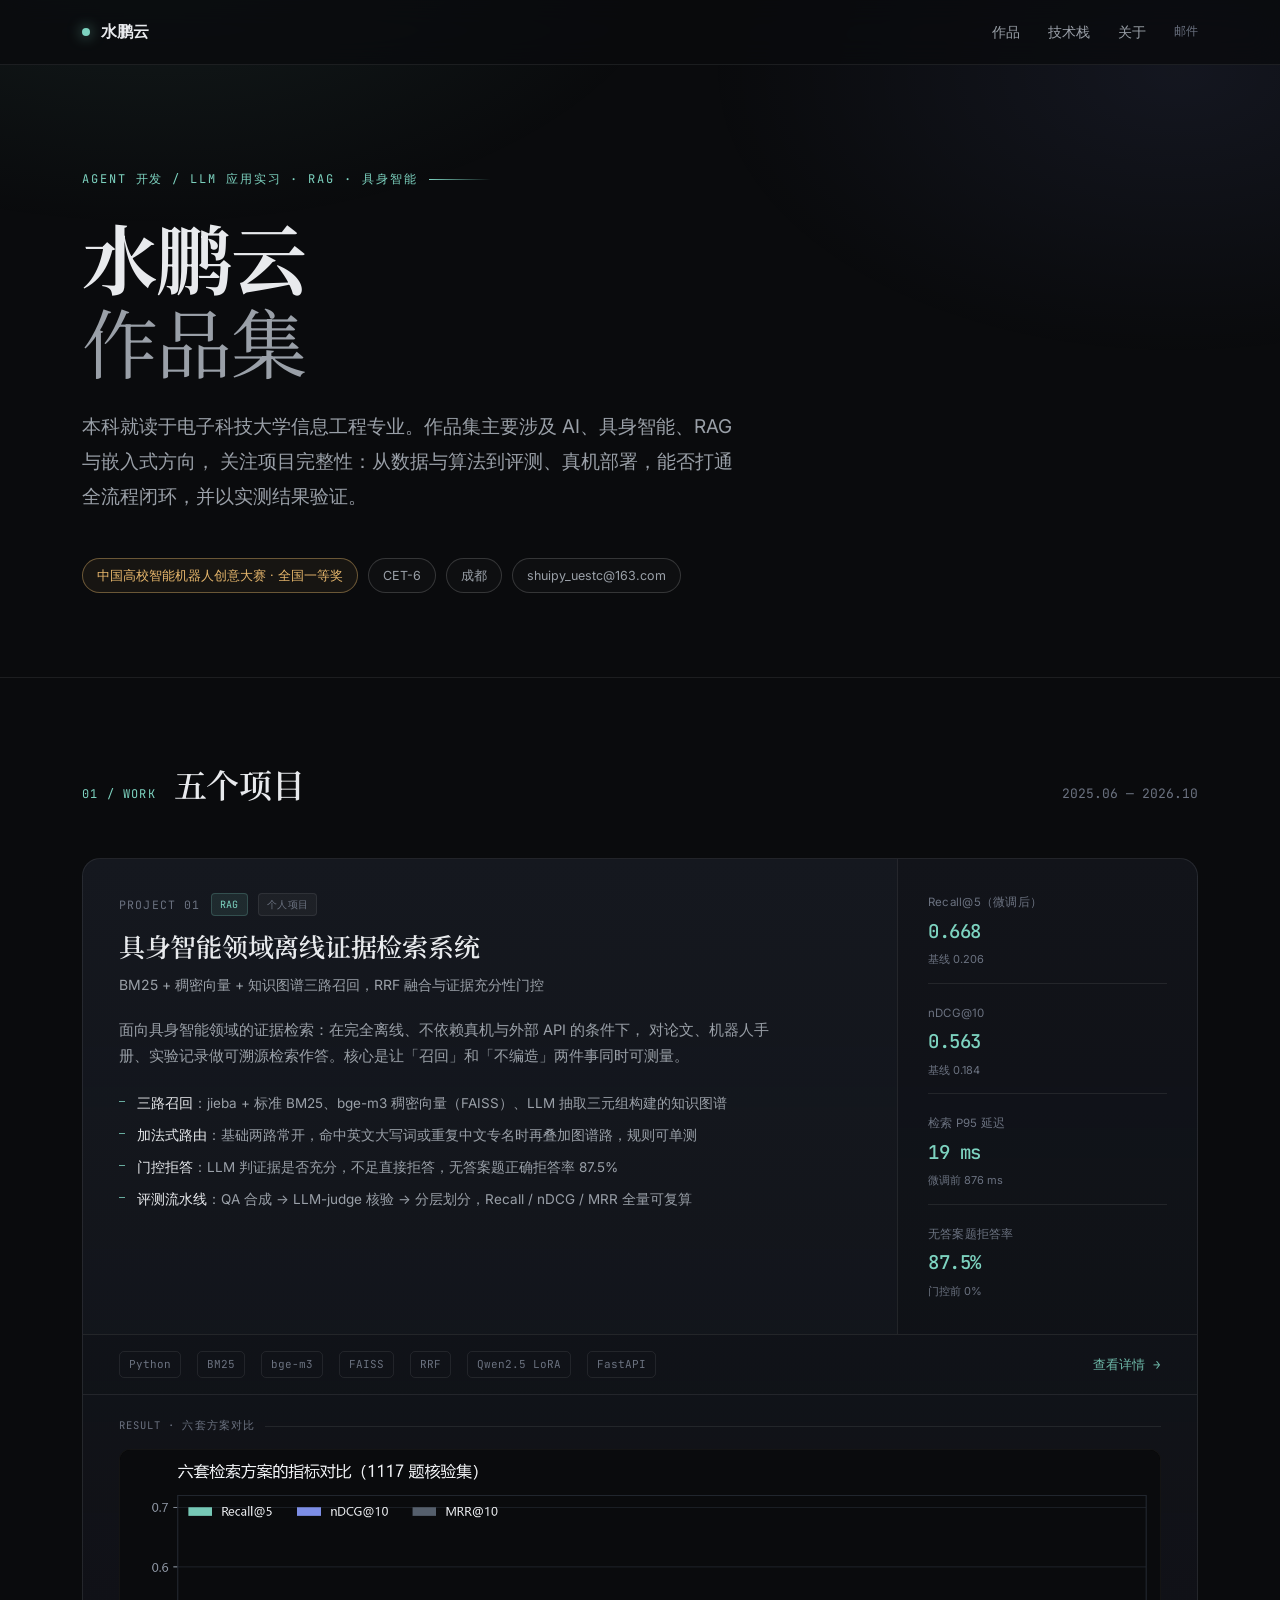
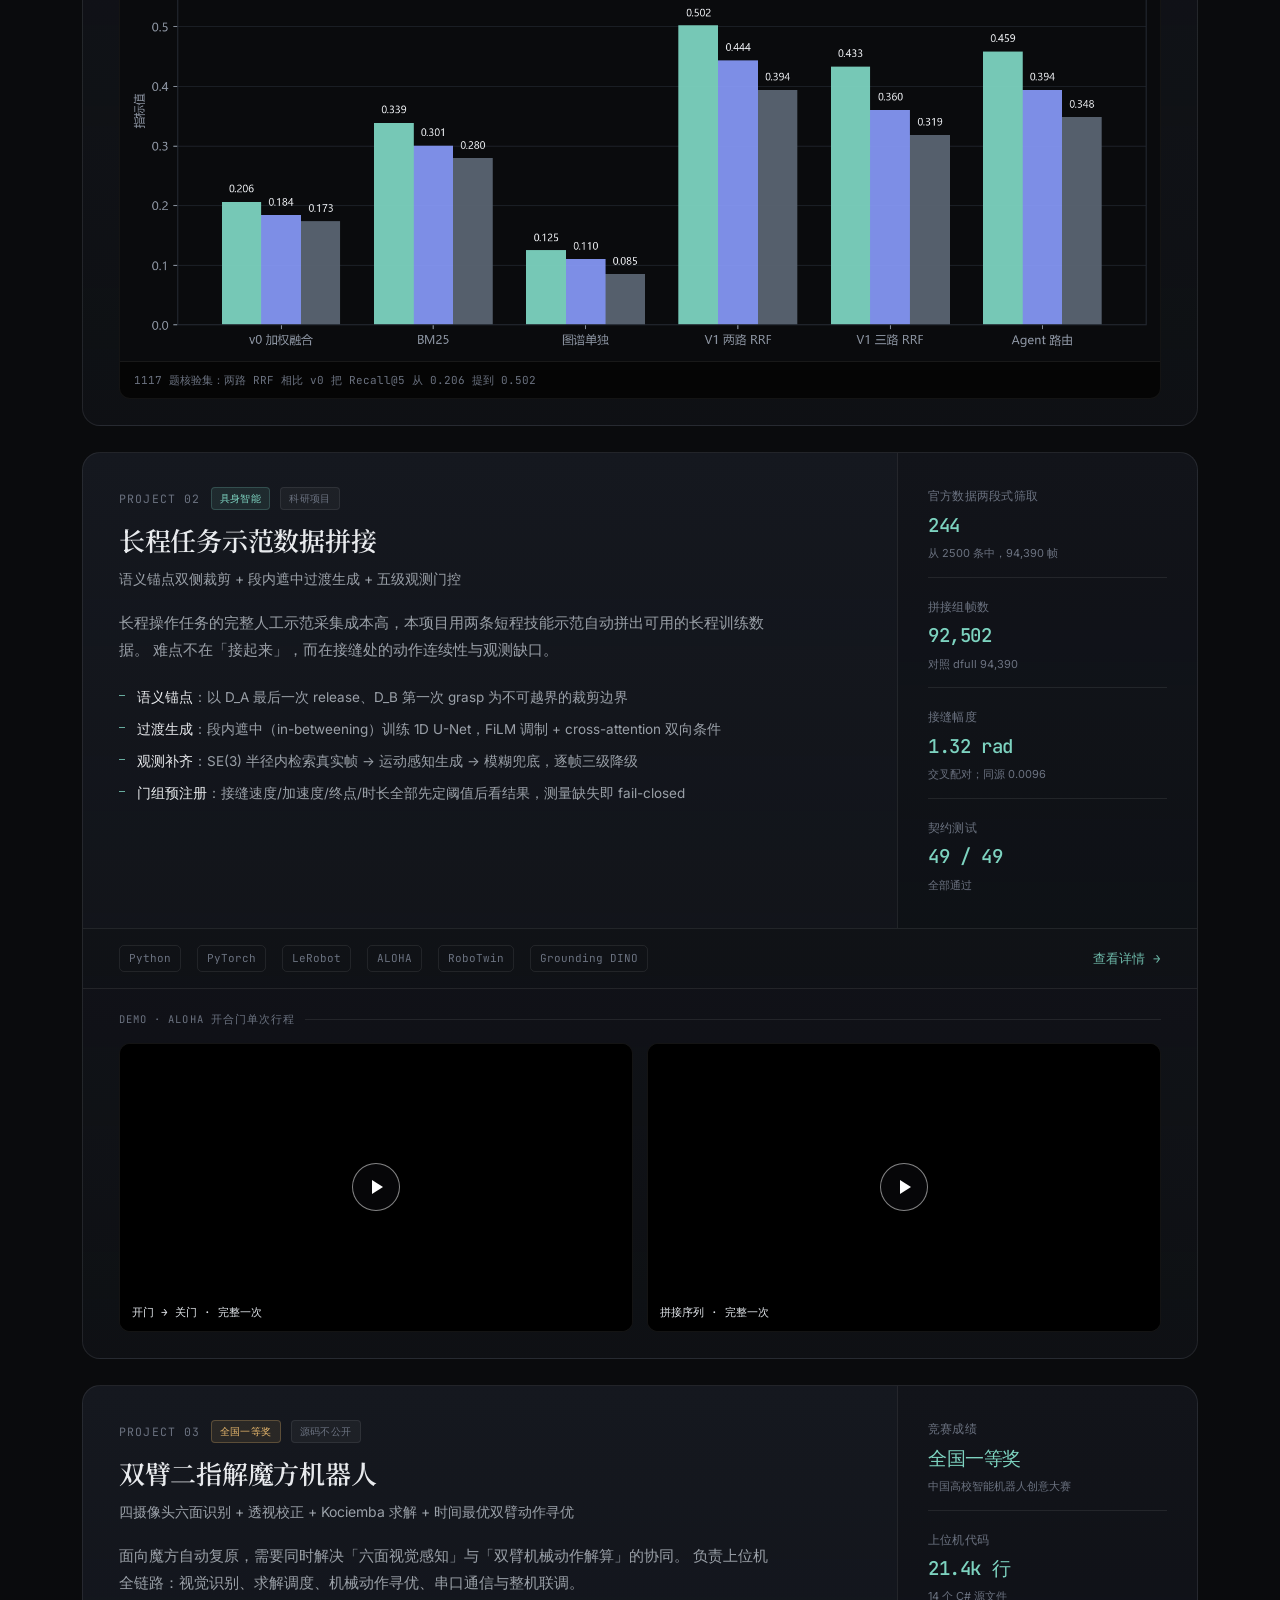
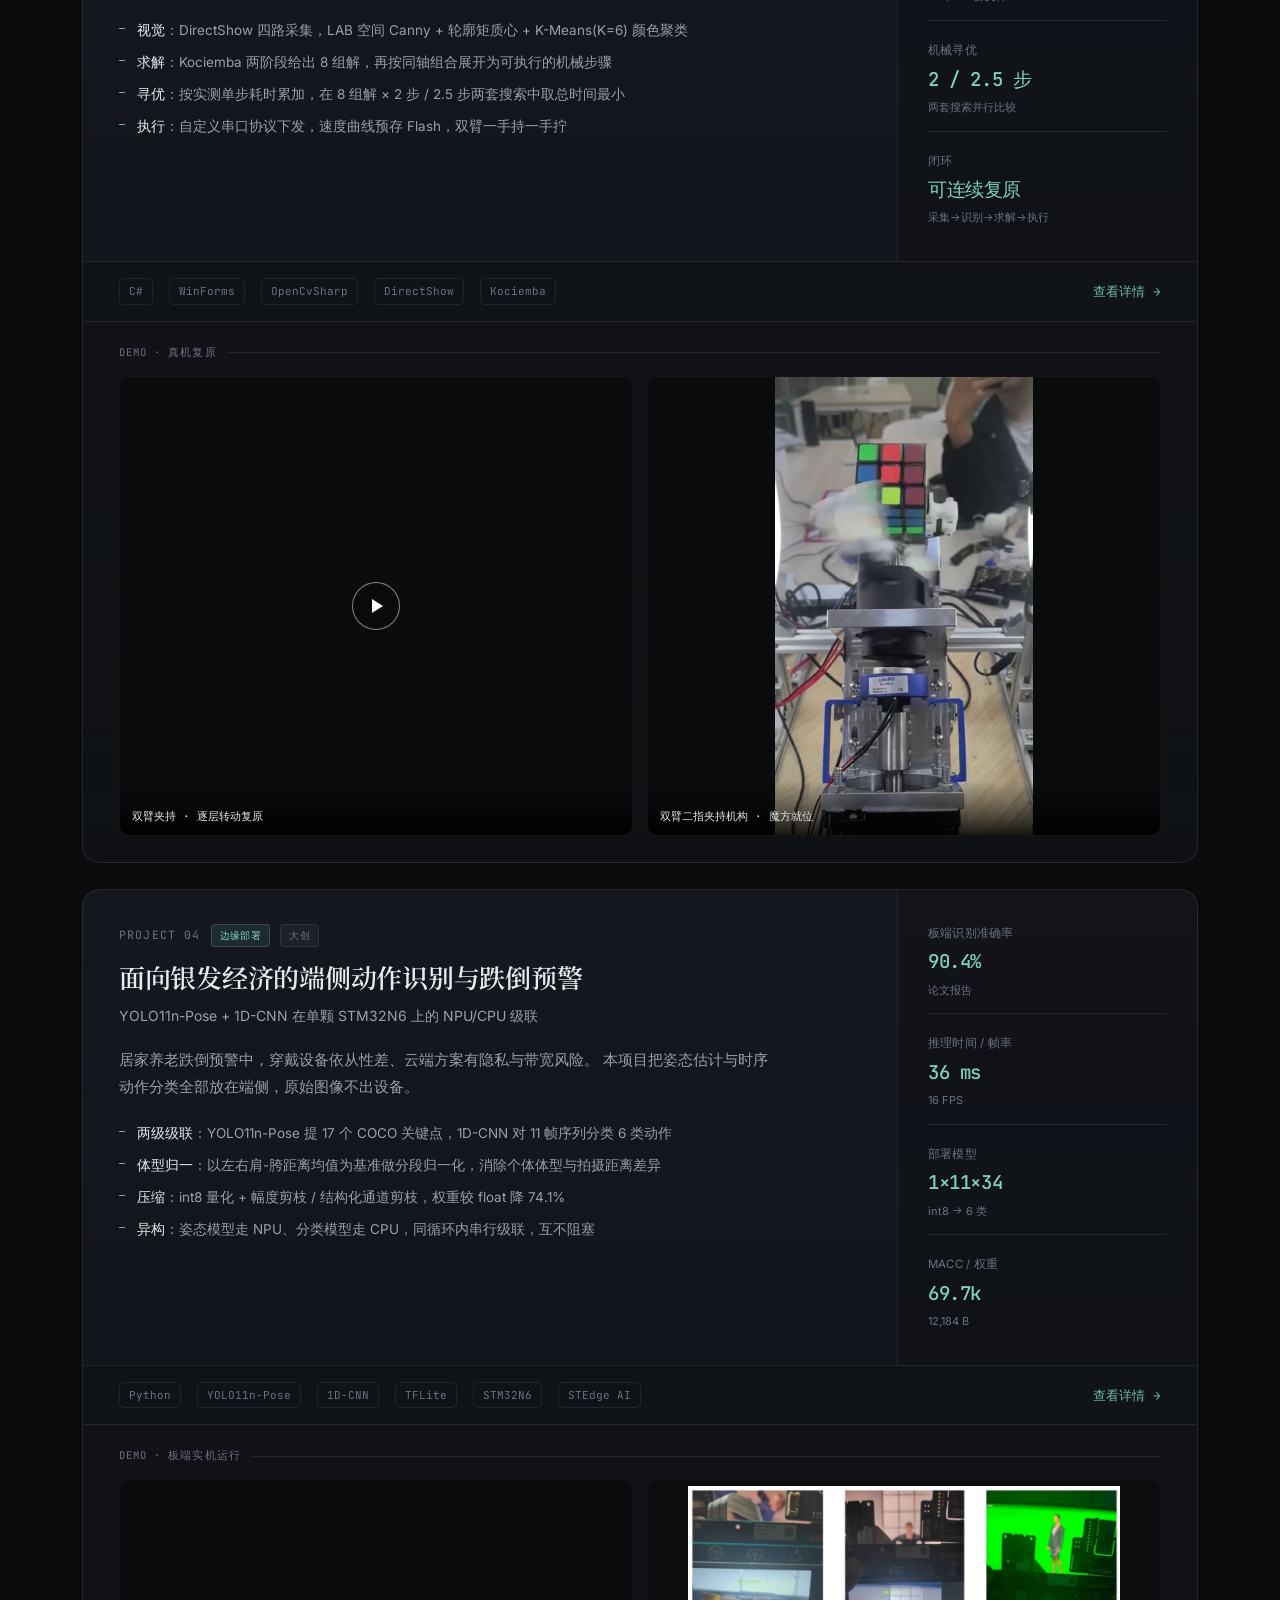
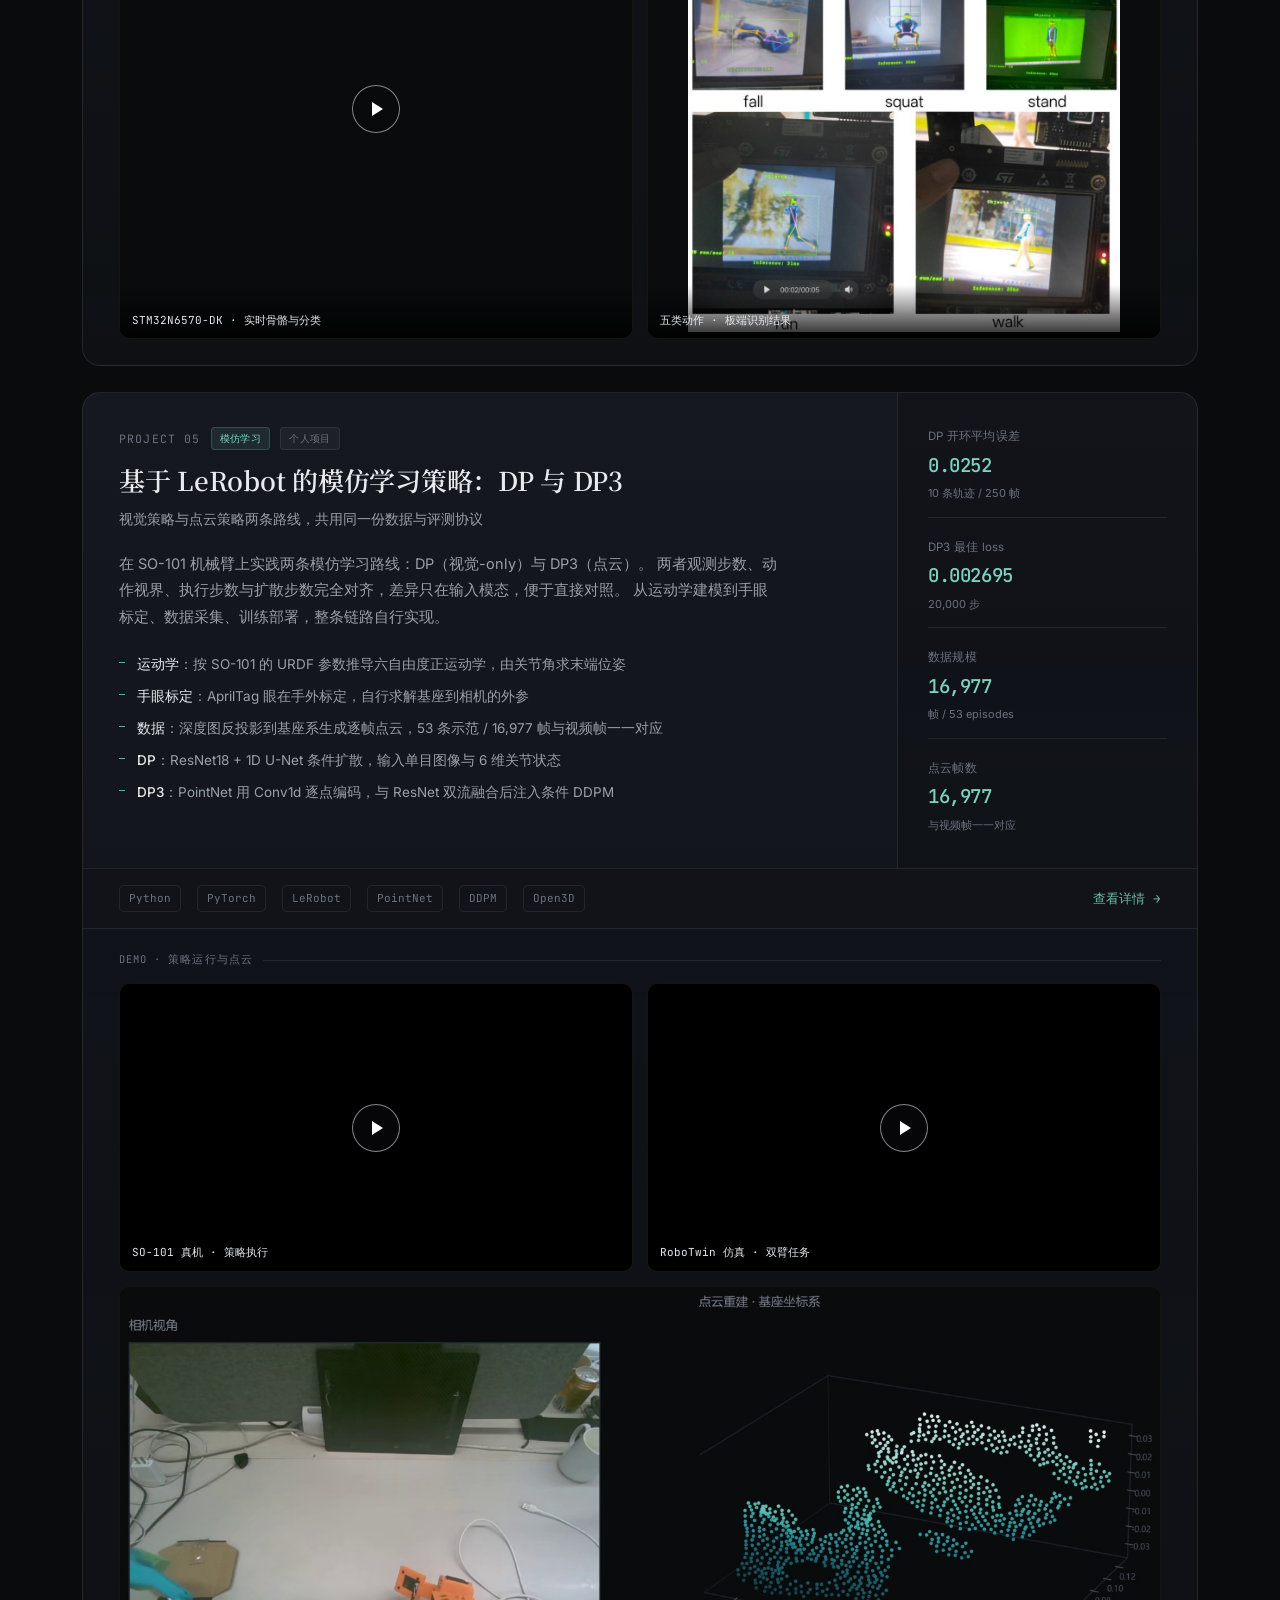
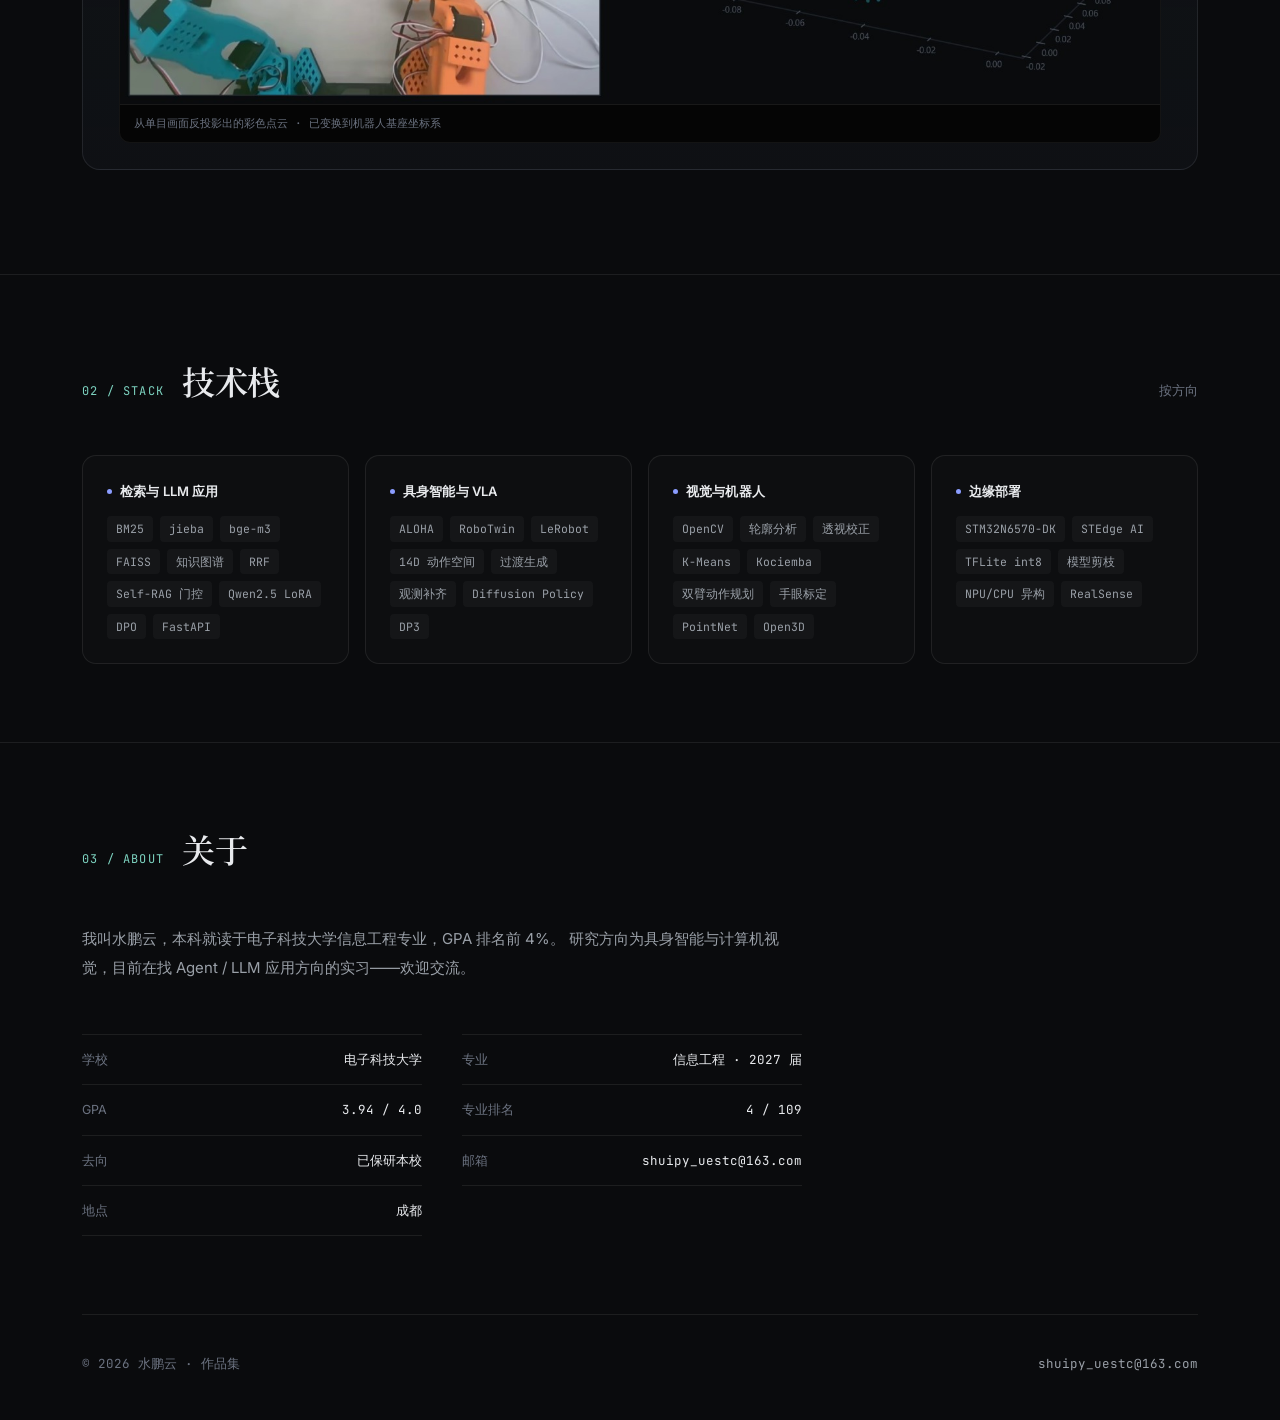
==== index.html @ e592e169 "首屏与关于文案改为指定文本，关于区改为单段布局" ====
<!DOCTYPE html>
<html lang="zh-CN" class="no-js">
<head>
<meta charset="UTF-8">
<meta name="viewport" content="width=device-width, initial-scale=1.0">
<title>水鹏云 · Agent / 具身智能</title>
<meta name="description" content="水鹏云的作品集：RAG 检索、具身智能数据、机器人视觉与边缘部署。">
<link rel="icon" href="data:image/svg+xml,%3Csvg xmlns='http://www.w3.org/2000/svg' viewBox='0 0 32 32'%3E%3Crect width='32' height='32' rx='7' fill='%230a0b0d'/%3E%3Ccircle cx='16' cy='16' r='5' fill='%237dd3c0'/%3E%3C/svg%3E">
<link rel="preconnect" href="https://fonts.googleapis.com">
<link rel="preconnect" href="https://fonts.gstatic.com" crossorigin>
<link href="https://fonts.googleapis.com/css2?family=Inter:wght@300;400;500;600;700&family=JetBrains+Mono:wght@400;500&family=Noto+Serif+SC:wght@400;600;700&display=swap" rel="stylesheet">
<style>
:root{
  --bg:#0a0b0d;
  --bg-elev:#12141a;
  --bg-card:#15181f;
  --line:rgba(255,255,255,.08);
  --line-strong:rgba(255,255,255,.16);
  --fg:#e8eaed;
  --fg-dim:#9aa0a8;
  --fg-faint:#6b7280;
  --accent:#7dd3c0;
  --accent-2:#8b9dff;
  --warn:#e8b86d;
  --mono:'JetBrains Mono',ui-monospace,SFMono-Regular,Menlo,monospace;
  --serif:'Noto Serif SC','Source Han Serif SC','Songti SC',SimSun,Georgia,serif;
  --sans:'Inter',-apple-system,'PingFang SC','Hiragino Sans GB','Microsoft YaHei',system-ui,sans-serif;
  --max:1180px;
}
*{box-sizing:border-box;margin:0;padding:0}
html{scroll-behavior:smooth;overflow-x:hidden}
body{
  background:var(--bg);color:var(--fg);font-family:var(--sans);
  font-size:16px;line-height:1.7;-webkit-font-smoothing:antialiased;
  overflow-x:hidden;
}
body::before{
  content:'';position:fixed;inset:0;pointer-events:none;z-index:0;
  background:
    radial-gradient(900px 500px at 12% -8%,rgba(125,211,192,.09),transparent 60%),
    radial-gradient(760px 460px at 92% 8%,rgba(139,157,255,.08),transparent 62%);
}
.wrap{max-width:var(--max);margin:0 auto;padding:0 32px;position:relative;z-index:1}
a{color:inherit;text-decoration:none}

/* ---------- nav ---------- */
nav{
  position:sticky;top:0;z-index:50;backdrop-filter:blur(14px);
  background:rgba(10,11,13,.78);border-bottom:1px solid var(--line);
}
.nav-in{
  max-width:var(--max);margin:0 auto;padding:0 32px;height:64px;
  display:flex;align-items:center;justify-content:space-between;
}
.nav-brand{display:flex;align-items:center;gap:11px;font-weight:600;letter-spacing:.01em}
.nav-dot{
  width:8px;height:8px;border-radius:50%;background:var(--accent);
  box-shadow:0 0 14px rgba(125,211,192,.75);
}
.nav-links{display:flex;gap:28px;font-size:13.5px;color:var(--fg-dim)}
.nav-links a{transition:color .18s}
.nav-links a:hover{color:var(--fg)}
.nav-links .mono{font-family:var(--mono);font-size:12px;color:var(--fg-faint)}

/* ---------- hero ---------- */
header{padding:104px 0 84px;position:relative}
.kicker{
  font-family:var(--mono);font-size:12px;letter-spacing:.16em;
  text-transform:uppercase;color:var(--accent);margin-bottom:26px;
  display:flex;align-items:center;gap:12px;
}
.kicker::after{content:'';height:1px;flex:0 0 62px;background:linear-gradient(90deg,var(--accent),transparent)}
h1{
  font-family:var(--serif);font-size:clamp(42px,6.4vw,76px);
  font-weight:700;line-height:1.1;letter-spacing:-.02em;margin-bottom:26px;
}
h1 .thin{color:var(--fg-dim);font-weight:400}
.hero-sub{
  font-size:clamp(16px,1.9vw,19px);color:var(--fg-dim);
  max-width:660px;line-height:1.85;
}
.hero-sub strong{color:var(--fg);font-weight:500}
.hero-meta{
  margin-top:44px;display:flex;flex-wrap:wrap;gap:10px;
}
.chip{
  font-size:12.5px;padding:6px 14px;border:1px solid var(--line-strong);
  border-radius:100px;color:var(--fg-dim);background:rgba(255,255,255,.02);
}
.chip.hi{border-color:rgba(232,184,109,.4);color:var(--warn);background:rgba(232,184,109,.06)}

/* ---------- section head ---------- */
.sec{padding:78px 0;border-top:1px solid var(--line)}
.sec-head{display:flex;align-items:baseline;gap:18px;margin-bottom:46px;flex-wrap:wrap}
.sec-num{font-family:var(--mono);font-size:12px;color:var(--accent);letter-spacing:.1em}
.sec-title{font-family:var(--serif);font-size:clamp(25px,3.1vw,33px);font-weight:600;letter-spacing:-.01em}
.sec-note{margin-left:auto;font-size:13px;color:var(--fg-faint);font-family:var(--mono)}

/* ---------- project card ---------- */
.project{
  background:linear-gradient(180deg,var(--bg-card),rgba(21,24,31,.55));
  border:1px solid var(--line);border-radius:18px;
  margin-bottom:26px;overflow:hidden;
  transition:border-color .28s,transform .28s;
}
.project:hover{border-color:var(--line-strong);transform:translateY(-2px)}
.p-top{
  display:grid;grid-template-columns:minmax(0,1fr) 300px;gap:0;
}
.p-main{padding:34px 36px 30px;min-width:0}
.p-side{
  border-left:1px solid var(--line);padding:34px 30px;min-width:0;
  background:rgba(0,0,0,.16);display:flex;flex-direction:column;gap:20px;
}
.p-index{
  font-family:var(--mono);font-size:11.5px;color:var(--fg-faint);
  letter-spacing:.1em;margin-bottom:12px;display:flex;align-items:center;gap:10px;
}
.p-index .badge{
  font-size:10px;padding:2px 8px;border-radius:4px;letter-spacing:.04em;
  background:rgba(125,211,192,.1);color:var(--accent);border:1px solid rgba(125,211,192,.22);
}
.p-index .badge.gold{background:rgba(232,184,109,.1);color:var(--warn);border-color:rgba(232,184,109,.26)}
.p-index .badge.mute{background:rgba(255,255,255,.04);color:var(--fg-faint);border-color:var(--line)}
h3.p-title{
  font-family:var(--serif);font-size:clamp(21px,2.6vw,26px);
  font-weight:600;line-height:1.35;margin-bottom:10px;letter-spacing:-.01em;
}
.p-sub{color:var(--fg-dim);font-size:14px;margin-bottom:20px;line-height:1.65}
.p-desc{font-size:14.5px;color:var(--fg-dim);line-height:1.85;margin-bottom:22px;max-width:660px}
.p-hl{list-style:none;display:flex;flex-direction:column;gap:9px;margin-bottom:4px}
.p-hl li{
  font-size:13.5px;color:var(--fg-dim);padding-left:18px;position:relative;line-height:1.7;
}
.p-hl li::before{
  content:'';position:absolute;left:0;top:9px;width:6px;height:1px;
  background:var(--accent);opacity:.8;
}
.p-hl li b{color:var(--fg);font-weight:500}

.metric{border-bottom:1px solid var(--line);padding-bottom:14px}
.metric:last-child{border-bottom:none;padding-bottom:0}
.m-label{font-size:11.5px;color:var(--fg-faint);margin-bottom:3px;letter-spacing:.02em}
.m-value{font-family:var(--mono);font-size:19px;font-weight:500;color:var(--accent);letter-spacing:-.02em}
.m-note{font-size:11px;color:var(--fg-faint);margin-top:2px}

.p-foot{
  border-top:1px solid var(--line);padding:16px 36px;
  display:flex;align-items:center;gap:16px;flex-wrap:wrap;
  background:rgba(0,0,0,.12);
}
.tag{
  font-family:var(--mono);font-size:11px;color:var(--fg-faint);
  padding:3px 9px;border:1px solid var(--line);border-radius:5px;
}
.p-link{
  margin-left:auto;font-size:12.5px;color:var(--accent);
  display:flex;align-items:center;gap:6px;font-family:var(--mono);
  opacity:.85;transition:opacity .2s,gap .2s;
}
.p-link:hover{opacity:1;gap:10px}

/* ---------- media strip ---------- */
.shots{display:grid;grid-template-columns:repeat(3,minmax(0,1fr));gap:14px;margin-top:26px}
.shot{
  border-radius:12px;overflow:hidden;border:1px solid var(--line);
  background:#000;position:relative;aspect-ratio:16/9;min-width:0;
}
.shot img{width:100%;height:100%;object-fit:cover;object-position:center 42%;display:block;opacity:.94;transition:opacity .3s,transform .5s}
.shot:hover img{opacity:1;transform:scale(1.03)}
.shot-cap{
  position:absolute;left:0;right:0;bottom:0;padding:22px 12px 9px;
  font-size:11px;color:#dfe3e8;
  background:linear-gradient(transparent,rgba(0,0,0,.78));
  font-family:var(--mono);
}


/* ---------- per-project media ---------- */
.pmedia{
  border-top:1px solid var(--line);padding:22px 36px 26px;
  background:rgba(0,0,0,.09);
}
.pmedia-label{
  font-family:var(--mono);font-size:10.5px;letter-spacing:.1em;
  color:var(--fg-faint);text-transform:uppercase;margin-bottom:14px;
  display:flex;align-items:center;gap:10px;
}
.pmedia-label::after{content:'';flex:1;height:1px;background:var(--line)}
.pmedia-grid{display:grid;grid-template-columns:repeat(3,minmax(0,1fr));gap:14px}
.pmedia-grid.two{grid-template-columns:repeat(2,minmax(0,1fr))}
.pmedia-grid.one{grid-template-columns:minmax(0,1fr);max-width:640px}
.clip{
  border-radius:11px;overflow:hidden;border:1px solid var(--line);
  background:#000;position:relative;aspect-ratio:16/9;min-width:0;
}
.clip.vertical{aspect-ratio:9/16;max-height:460px;justify-self:center;width:100%}
.clip.vertical video,.clip.vertical img{object-fit:contain;background:#0a0b0d}
.clip img{width:100%;height:100%;object-fit:cover;display:block}
.clip video{width:100%;height:100%;object-fit:cover;display:block;background:#000}
.clip-cap{
  position:absolute;left:0;right:0;bottom:0;padding:26px 12px 9px;
  font-size:11px;color:#e3e7ec;font-family:var(--mono);
  background:linear-gradient(transparent,rgba(0,0,0,.86));
  pointer-events:none;
  opacity:1;transition:opacity .3s;
}
.clip.playing .clip-cap{opacity:0}
.clip .play{
  position:absolute;inset:0;display:flex;align-items:center;justify-content:center;
  pointer-events:none;transition:opacity .25s;
}
.clip .play i{
  width:48px;height:48px;border-radius:50%;
  background:rgba(10,11,13,.62);border:1px solid rgba(255,255,255,.5);
  display:flex;align-items:center;justify-content:center;
  backdrop-filter:blur(4px);
}
.clip .play i::after{
  content:'';margin-left:3px;
  border-left:11px solid #fff;border-top:7px solid transparent;border-bottom:7px solid transparent;
}
.clip.playing .play{opacity:0}
.clip.playing .clip-cap{opacity:0;transition:opacity .3s}

.pmedia-wide{margin-top:14px;border-radius:11px;overflow:hidden;border:1px solid var(--line);background:#000}
.pmedia-wide img{width:100%;display:block}
.pmedia-wide-cap{
  padding:9px 14px;font-size:11px;color:var(--fg-faint);font-family:var(--mono);
  background:rgba(255,255,255,.02);border-top:1px solid var(--line);
}

/* ---------- skills ---------- */
.skill-grid{display:grid;grid-template-columns:repeat(auto-fit,minmax(240px,1fr));gap:16px}
.skill-card{
  border:1px solid var(--line);border-radius:14px;padding:24px;
  background:rgba(255,255,255,.014);
}
.skill-card h4{
  font-size:13px;font-weight:600;margin-bottom:14px;color:var(--fg);
  letter-spacing:.01em;display:flex;align-items:center;gap:8px;
}
.skill-card h4::before{content:'';width:5px;height:5px;border-radius:50%;background:var(--accent-2)}
.skill-list{display:flex;flex-wrap:wrap;gap:7px}
.skill-list span{
  font-size:11.5px;color:var(--fg-dim);font-family:var(--mono);
  padding:3px 9px;background:rgba(255,255,255,.03);border-radius:4px;
}

/* ---------- about / contact ---------- */
.about-grid{display:grid;grid-template-columns:minmax(0,1.15fr) minmax(0,.85fr);gap:52px}
.about-grid-single{grid-template-columns:minmax(0,1fr);gap:34px;max-width:720px}
.about-grid-single .about-text{font-size:16px}
.about-grid-single .facts{display:grid;grid-template-columns:repeat(2,minmax(0,1fr));gap:0 40px}
.about-grid-single .fact:nth-child(2){border-top:1px solid var(--line)}
.about-text p{color:var(--fg-dim);font-size:15px;line-height:1.95;margin-bottom:18px}
.about-text p strong{color:var(--fg);font-weight:500}
.facts{display:flex;flex-direction:column;gap:0}
.fact{
  display:flex;justify-content:space-between;gap:20px;
  padding:14px 0;border-bottom:1px solid var(--line);font-size:13.5px;
}
.fact:first-child{border-top:1px solid var(--line)}
.fact dt{color:var(--fg-faint);font-size:12.5px}
.fact dd{color:var(--fg);font-family:var(--mono);font-size:12.5px;text-align:right}

footer{
  border-top:1px solid var(--line);padding:38px 0 46px;
  display:flex;justify-content:space-between;align-items:center;gap:20px;
  flex-wrap:wrap;font-size:12.5px;color:var(--fg-faint);font-family:var(--mono);
}
footer a{color:var(--fg-dim);transition:color .2s}
footer a:hover{color:var(--accent)}

/* ---------- responsive ---------- */
@media(max-width:900px){
  .wrap,.nav-in{padding-left:22px;padding-right:22px}
  header{padding:72px 0 58px}
  .sec{padding:58px 0}
  .p-top{grid-template-columns:minmax(0,1fr)}
  .p-side{border-left:none;border-top:1px solid var(--line);flex-direction:row;flex-wrap:wrap;gap:28px}
  .p-side .metric{flex:1 1 40%;border-bottom:none}
  .p-main{padding:28px 24px 24px}
  .p-foot{padding:14px 24px}
  .p-side{padding:26px 24px}
  .about-grid{grid-template-columns:minmax(0,1fr);gap:36px}
  .about-grid-single{max-width:none}
  .about-grid-single .facts{grid-template-columns:minmax(0,1fr);gap:0}
  .about-grid-single .fact:nth-child(2){border-top:none}
  .fact dd{word-break:break-all}
  .shots{grid-template-columns:repeat(2,minmax(0,1fr))}
  .pmedia{padding:20px 24px 22px}
  .pmedia-grid{grid-template-columns:repeat(2,minmax(0,1fr))}
  .pmedia-grid.one{grid-template-columns:minmax(0,1fr)}
  .clip.vertical{max-height:340px}
  .nav-links{gap:16px;font-size:12.5px}
  .nav-links .hide-sm{display:none}
}
@media(max-width:560px){
  .shots{grid-template-columns:minmax(0,1fr)}
  .pmedia-grid,.pmedia-grid.two{grid-template-columns:minmax(0,1fr)}
  .clip.vertical{max-height:none}
  .p-side .metric{flex:1 1 100%}
  h1{font-size:38px}
}
.js .reveal{opacity:0;transform:translateY(18px);transition:opacity .7s cubic-bezier(.22,.61,.36,1),transform .7s cubic-bezier(.22,.61,.36,1)}
.js .reveal.on{opacity:1;transform:none}
@media (prefers-reduced-motion: reduce){
  .js .reveal{opacity:1;transform:none;transition:none}
  html{scroll-behavior:auto}
}
</style>
</head>
<body>

<nav>
  <div class="nav-in">
    <div class="nav-brand"><span class="nav-dot"></span>水鹏云</div>
    <div class="nav-links">
      <a href="#work">作品</a>
      <a href="#skills">技术栈</a>
      <a href="#about">关于</a>
      <a href="mailto:shuipy_uestc@163.com" class="mono hide-sm">邮件</a>
    </div>
  </div>
</nav>

<header>
  <div class="wrap">
    <div class="kicker">Agent 开发 / LLM 应用实习 · RAG · 具身智能</div>
    <h1>水鹏云<br><span class="thin">作品集</span></h1>
    <p class="hero-sub">
      本科就读于电子科技大学信息工程专业。作品集主要涉及 AI、具身智能、RAG 与嵌入式方向，
      关注项目完整性：从数据与算法到评测、真机部署，能否打通全流程闭环，并以实测结果验证。
    </p>
    <div class="hero-meta">
      <span class="chip hi">中国高校智能机器人创意大赛 · 全国一等奖</span>
      <span class="chip">CET-6</span>
      <span class="chip">成都</span>
      <span class="chip">shuipy_uestc@163.com</span>
    </div>
  </div>
</header>

<section class="sec" id="work">
  <div class="wrap">
    <div class="sec-head">
      <span class="sec-num">01 / WORK</span>
      <h2 class="sec-title">五个项目</h2>
      <span class="sec-note">2025.06 — 2026.10</span>
    </div>

    <!-- 01 -->
    <article class="project reveal">
      <div class="p-top">
        <div class="p-main">
          <div class="p-index"><span>PROJECT 01</span><span class="badge">RAG</span><span class="badge mute">个人项目</span></div>
          <h3 class="p-title">具身智能领域离线证据检索系统</h3>
          <p class="p-sub">BM25 + 稠密向量 + 知识图谱三路召回，RRF 融合与证据充分性门控</p>
          <p class="p-desc">
            面向具身智能领域的证据检索：在完全离线、不依赖真机与外部 API 的条件下，
            对论文、机器人手册、实验记录做可溯源检索作答。核心是让「召回」和「不编造」两件事同时可测量。
          </p>
          <ul class="p-hl">
            <li><b>三路召回</b>：jieba + 标准 BM25、bge-m3 稠密向量（FAISS）、LLM 抽取三元组构建的知识图谱</li>
            <li><b>加法式路由</b>：基础两路常开，命中英文大写词或重复中文专名时再叠加图谱路，规则可单测</li>
            <li><b>门控拒答</b>：LLM 判证据是否充分，不足直接拒答，无答案题正确拒答率 87.5%</li>
            <li><b>评测流水线</b>：QA 合成 → LLM-judge 核验 → 分层划分，Recall / nDCG / MRR 全量可复算</li>
          </ul>
        </div>
        <aside class="p-side">
          <div class="metric"><div class="m-label">Recall@5（微调后）</div><div class="m-value">0.668</div><div class="m-note">基线 0.206</div></div>
          <div class="metric"><div class="m-label">nDCG@10</div><div class="m-value">0.563</div><div class="m-note">基线 0.184</div></div>
          <div class="metric"><div class="m-label">检索 P95 延迟</div><div class="m-value">19 ms</div><div class="m-note">微调前 876 ms</div></div>
          <div class="metric"><div class="m-label">无答案题拒答率</div><div class="m-value">87.5%</div><div class="m-note">门控前 0%</div></div>
        </aside>
      </div>
      <div class="p-foot">
        <span class="tag">Python</span><span class="tag">BM25</span><span class="tag">bge-m3</span>
        <span class="tag">FAISS</span><span class="tag">RRF</span><span class="tag">Qwen2.5 LoRA</span><span class="tag">FastAPI</span>
        <a class="p-link" href="p1-rag.html">查看详情 →</a>
      </div>
      <div class="pmedia">
        <div class="pmedia-label">RESULT · 六套方案对比</div>
        <div class="pmedia-wide">
          <img src="assets/rag/systems.png" alt="六套检索方案指标对比">
          <div class="pmedia-wide-cap">1117 题核验集：两路 RRF 相比 v0 把 Recall@5 从 0.206 提到 0.502</div>
        </div>
      </div>
    </article>

    <!-- 02 -->
    <article class="project reveal">
      <div class="p-top">
        <div class="p-main">
          <div class="p-index"><span>PROJECT 02</span><span class="badge">具身智能</span><span class="badge mute">科研项目</span></div>
          <h3 class="p-title">长程任务示范数据拼接</h3>
          <p class="p-sub">语义锚点双侧裁剪 + 段内遮中过渡生成 + 五级观测门控</p>
          <p class="p-desc">
            长程操作任务的完整人工示范采集成本高，本项目用两条短程技能示范自动拼出可用的长程训练数据。
            难点不在「接起来」，而在接缝处的动作连续性与观测缺口。
          </p>
          <ul class="p-hl">
            <li><b>语义锚点</b>：以 D_A 最后一次 release、D_B 第一次 grasp 为不可越界的裁剪边界</li>
            <li><b>过渡生成</b>：段内遮中（in-betweening）训练 1D U-Net，FiLM 调制 + cross-attention 双向条件</li>
            <li><b>观测补齐</b>：SE(3) 半径内检索真实帧 → 运动感知生成 → 模糊兜底，逐帧三级降级</li>
            <li><b>门组预注册</b>：接缝速度/加速度/终点/时长全部先定阈值后看结果，测量缺失即 fail-closed</li>
          </ul>
        </div>
        <aside class="p-side">
          <div class="metric"><div class="m-label">官方数据两段式筛取</div><div class="m-value">244</div><div class="m-note">从 2500 条中，94,390 帧</div></div>
          <div class="metric"><div class="m-label">拼接组帧数</div><div class="m-value">92,502</div><div class="m-note">对照 dfull 94,390</div></div>
          <div class="metric"><div class="m-label">接缝幅度</div><div class="m-value">1.32 rad</div><div class="m-note">交叉配对；同源 0.0096</div></div>
          <div class="metric"><div class="m-label">契约测试</div><div class="m-value">49 / 49</div><div class="m-note">全部通过</div></div>
        </aside>
      </div>
      <div class="p-foot">
        <span class="tag">Python</span><span class="tag">PyTorch</span><span class="tag">LeRobot</span>
        <span class="tag">ALOHA</span><span class="tag">RoboTwin</span><span class="tag">Grounding DINO</span>
        <a class="p-link" href="p2-stitch.html">查看详情 →</a>
      </div>
      <div class="pmedia">
        <div class="pmedia-label">DEMO · ALOHA 开合门单次行程</div>
        <div class="pmedia-grid two">
          <div class="clip">
            <video src="assets/aloha_door_once.mp4" muted playsinline preload="metadata" loop></video>
            <div class="play"><i></i></div>
            <div class="clip-cap">开门 → 关门 · 完整一次</div>
          </div>
          <div class="clip">
            <video src="assets/aloha_stitch_once.mp4" muted playsinline preload="metadata" loop></video>
            <div class="play"><i></i></div>
            <div class="clip-cap">拼接序列 · 完整一次</div>
          </div>
        </div>
      </div>
    </article>

    <!-- 03 -->
    <article class="project reveal">
      <div class="p-top">
        <div class="p-main">
          <div class="p-index"><span>PROJECT 03</span><span class="badge gold">全国一等奖</span><span class="badge mute">源码不公开</span></div>
          <h3 class="p-title">双臂二指解魔方机器人</h3>
          <p class="p-sub">四摄像头六面识别 + 透视校正 + Kociemba 求解 + 时间最优双臂动作寻优</p>
          <p class="p-desc">
            面向魔方自动复原，需要同时解决「六面视觉感知」与「双臂机械动作解算」的协同。
            负责上位机全链路：视觉识别、求解调度、机械动作寻优、串口通信与整机联调。
          </p>
          <ul class="p-hl">
            <li><b>视觉</b>：DirectShow 四路采集，LAB 空间 Canny + 轮廓矩质心 + K-Means(K=6) 颜色聚类</li>
            <li><b>求解</b>：Kociemba 两阶段给出 8 组解，再按同轴组合展开为可执行的机械步骤</li>
            <li><b>寻优</b>：按实测单步耗时累加，在 8 组解 × 2 步 / 2.5 步两套搜索中取总时间最小</li>
            <li><b>执行</b>：自定义串口协议下发，速度曲线预存 Flash，双臂一手持一手拧</li>
          </ul>
        </div>
        <aside class="p-side">
          <div class="metric"><div class="m-label">竞赛成绩</div><div class="m-value">全国一等奖</div><div class="m-note">中国高校智能机器人创意大赛</div></div>
          <div class="metric"><div class="m-label">上位机代码</div><div class="m-value">21.4k 行</div><div class="m-note">14 个 C# 源文件</div></div>
          <div class="metric"><div class="m-label">机械寻优</div><div class="m-value">2 / 2.5 步</div><div class="m-note">两套搜索并行比较</div></div>
          <div class="metric"><div class="m-label">闭环</div><div class="m-value">可连续复原</div><div class="m-note">采集→识别→求解→执行</div></div>
        </aside>
      </div>
      <div class="p-foot">
        <span class="tag">C#</span><span class="tag">WinForms</span><span class="tag">OpenCvSharp</span>
        <span class="tag">DirectShow</span><span class="tag">Kociemba</span>
        <a class="p-link" href="p3-cube.html">查看详情 →</a>
      </div>
      <div class="pmedia">
        <div class="pmedia-label">DEMO · 真机复原</div>
        <div class="pmedia-grid two">
          <div class="clip vertical">
            <video src="assets/cube_demo.mp4" muted playsinline preload="metadata" loop></video>
            <div class="play"><i></i></div>
            <div class="clip-cap">双臂夹持 · 逐层转动复原</div>
          </div>
          <div class="clip vertical">
            <img src="assets/cube_frame_060.jpg" alt="双臂二指夹持机构与魔方">
            <div class="clip-cap">双臂二指夹持机构 · 魔方就位</div>
          </div>
        </div>
      </div>
    </article>

    <!-- 04 -->
    <article class="project reveal">
      <div class="p-top">
        <div class="p-main">
          <div class="p-index"><span>PROJECT 04</span><span class="badge">边缘部署</span><span class="badge mute">大创</span></div>
          <h3 class="p-title">面向银发经济的端侧动作识别与跌倒预警</h3>
          <p class="p-sub">YOLO11n-Pose + 1D-CNN 在单颗 STM32N6 上的 NPU/CPU 级联</p>
          <p class="p-desc">
            居家养老跌倒预警中，穿戴设备依从性差、云端方案有隐私与带宽风险。
            本项目把姿态估计与时序动作分类全部放在端侧，原始图像不出设备。
          </p>
          <ul class="p-hl">
            <li><b>两级级联</b>：YOLO11n-Pose 提 17 个 COCO 关键点，1D-CNN 对 11 帧序列分类 6 类动作</li>
            <li><b>体型归一</b>：以左右肩-胯距离均值为基准做分段归一化，消除个体体型与拍摄距离差异</li>
            <li><b>压缩</b>：int8 量化 + 幅度剪枝 / 结构化通道剪枝，权重较 float 降 74.1%</li>
            <li><b>异构</b>：姿态模型走 NPU、分类模型走 CPU，同循环内串行级联，互不阻塞</li>
          </ul>
        </div>
        <aside class="p-side">
          <div class="metric"><div class="m-label">板端识别准确率</div><div class="m-value">90.4%</div><div class="m-note">论文报告</div></div>
          <div class="metric"><div class="m-label">推理时间 / 帧率</div><div class="m-value">36 ms</div><div class="m-note">16 FPS</div></div>
          <div class="metric"><div class="m-label">部署模型</div><div class="m-value">1×11×34</div><div class="m-note">int8 → 6 类</div></div>
          <div class="metric"><div class="m-label">MACC / 权重</div><div class="m-value">69.7k</div><div class="m-note">12,184 B</div></div>
        </aside>
      </div>
      <div class="p-foot">
        <span class="tag">Python</span><span class="tag">YOLO11n-Pose</span><span class="tag">1D-CNN</span>
        <span class="tag">TFLite</span><span class="tag">STM32N6</span><span class="tag">STEdge AI</span>
        <a class="p-link" href="p4-edge.html">查看详情 →</a>
      </div>
      <div class="pmedia">
        <div class="pmedia-label">DEMO · 板端实机运行</div>
        <div class="pmedia-grid two">
          <div class="clip vertical">
            <video src="assets/stm32_demo.mp4" muted playsinline preload="metadata" loop></video>
            <div class="play"><i></i></div>
            <div class="clip-cap">STM32N6570-DK · 实时骨骼与分类</div>
          </div>
          <div class="clip vertical">
            <img src="assets/stm32_5actions.jpg" alt="五类动作板端识别结果" style="object-fit:contain;background:#0b0c0e;padding:6px">
            <div class="clip-cap">五类动作 · 板端识别结果</div>
          </div>
        </div>
      </div>
    </article>

    <!-- 05 -->
    <article class="project reveal">
      <div class="p-top">
        <div class="p-main">
          <div class="p-index"><span>PROJECT 05</span><span class="badge">模仿学习</span><span class="badge mute">个人项目</span></div>
          <h3 class="p-title">基于 LeRobot 的模仿学习策略：DP 与 DP3</h3>
          <p class="p-sub">视觉策略与点云策略两条路线，共用同一份数据与评测协议</p>
          <p class="p-desc">
            在 SO-101 机械臂上实践两条模仿学习路线：DP（视觉-only）与 DP3（点云）。
            两者观测步数、动作视界、执行步数与扩散步数完全对齐，差异只在输入模态，便于直接对照。
            从运动学建模到手眼标定、数据采集、训练部署，整条链路自行实现。
          </p>
          <ul class="p-hl">
            <li><b>运动学</b>：按 SO-101 的 URDF 参数推导六自由度正运动学，由关节角求末端位姿</li>
            <li><b>手眼标定</b>：AprilTag 眼在手外标定，自行求解基座到相机的外参</li>
            <li><b>数据</b>：深度图反投影到基座系生成逐帧点云，53 条示范 / 16,977 帧与视频帧一一对应</li>
            <li><b>DP</b>：ResNet18 + 1D U-Net 条件扩散，输入单目图像与 6 维关节状态</li>
            <li><b>DP3</b>：PointNet 用 Conv1d 逐点编码，与 ResNet 双流融合后注入条件 DDPM</li>
          </ul>
        </div>
        <aside class="p-side">
          <div class="metric"><div class="m-label">DP 开环平均误差</div><div class="m-value">0.0252</div><div class="m-note">10 条轨迹 / 250 帧</div></div>
          <div class="metric"><div class="m-label">DP3 最佳 loss</div><div class="m-value">0.002695</div><div class="m-note">20,000 步</div></div>
          <div class="metric"><div class="m-label">数据规模</div><div class="m-value">16,977</div><div class="m-note">帧 / 53 episodes</div></div>
          <div class="metric"><div class="m-label">点云帧数</div><div class="m-value">16,977</div><div class="m-note">与视频帧一一对应</div></div>
        </aside>
      </div>
      <div class="p-foot">
        <span class="tag">Python</span><span class="tag">PyTorch</span><span class="tag">LeRobot</span>
        <span class="tag">PointNet</span><span class="tag">DDPM</span><span class="tag">Open3D</span>
        <a class="p-link" href="p5-lerobot.html">查看详情 →</a>
      </div>
      <div class="pmedia">
        <div class="pmedia-label">DEMO · 策略运行与点云</div>
        <div class="pmedia-grid two">
          <div class="clip">
            <video src="assets/real_so101_small.mp4" muted playsinline preload="metadata" loop></video>
            <div class="play"><i></i></div>
            <div class="clip-cap">SO-101 真机 · 策略执行</div>
          </div>
          <div class="clip">
            <video src="assets/robotwin_dual.mp4" muted playsinline preload="metadata" loop></video>
            <div class="play"><i></i></div>
            <div class="clip-cap">RoboTwin 仿真 · 双臂任务</div>
          </div>
        </div>
        <div class="pmedia-wide">
          <img src="assets/pointcloud_hero.jpg" alt="相机视角与点云重建对照">
          <div class="pmedia-wide-cap">从单目画面反投影出的彩色点云 · 已变换到机器人基座坐标系</div>
        </div>
      </div>
    </article>
  </div>
</section>

<section class="sec" id="skills">
  <div class="wrap">
    <div class="sec-head">
      <span class="sec-num">02 / STACK</span>
      <h2 class="sec-title">技术栈</h2>
      <span class="sec-note">按方向</span>
    </div>
    <div class="skill-grid">
      <div class="skill-card reveal">
        <h4>检索与 LLM 应用</h4>
        <div class="skill-list">
          <span>BM25</span><span>jieba</span><span>bge-m3</span><span>FAISS</span>
          <span>知识图谱</span><span>RRF</span><span>Self-RAG 门控</span>
          <span>Qwen2.5 LoRA</span><span>DPO</span><span>FastAPI</span>
        </div>
      </div>
      <div class="skill-card reveal">
        <h4>具身智能与 VLA</h4>
        <div class="skill-list">
          <span>ALOHA</span><span>RoboTwin</span><span>LeRobot</span>
          <span>14D 动作空间</span><span>过渡生成</span><span>观测补齐</span>
          <span>Diffusion Policy</span><span>DP3</span>
        </div>
      </div>
      <div class="skill-card reveal">
        <h4>视觉与机器人</h4>
        <div class="skill-list">
          <span>OpenCV</span><span>轮廓分析</span><span>透视校正</span>
          <span>K-Means</span><span>Kociemba</span><span>双臂动作规划</span>
          <span>手眼标定</span><span>PointNet</span><span>Open3D</span>
        </div>
      </div>
      <div class="skill-card reveal">
        <h4>边缘部署</h4>
        <div class="skill-list">
          <span>STM32N6570-DK</span><span>STEdge AI</span><span>TFLite int8</span>
          <span>模型剪枝</span><span>NPU/CPU 异构</span><span>RealSense</span>
        </div>
      </div>
    </div>
  </div>
</section>

<section class="sec" id="about">
  <div class="wrap">
    <div class="sec-head">
      <span class="sec-num">03 / ABOUT</span>
      <h2 class="sec-title">关于</h2>
    </div>
    <div class="about-grid about-grid-single">
      <div class="about-text reveal">
        <p>
          我叫水鹏云，本科就读于电子科技大学信息工程专业，GPA 排名前 4%。
          研究方向为具身智能与计算机视觉，目前在找 Agent / LLM 应用方向的实习——欢迎交流。
        </p>
      </div>
      <div class="facts reveal">
        <div class="fact"><dt>学校</dt><dd>电子科技大学</dd></div>
        <div class="fact"><dt>专业</dt><dd>信息工程 · 2027 届</dd></div>
        <div class="fact"><dt>GPA</dt><dd>3.94 / 4.0</dd></div>
        <div class="fact"><dt>专业排名</dt><dd>4 / 109</dd></div>
        <div class="fact"><dt>去向</dt><dd>已保研本校</dd></div>
        <div class="fact"><dt>邮箱</dt><dd>shuipy_uestc@163.com</dd></div>
        <div class="fact"><dt>地点</dt><dd>成都</dd></div>
      </div>
    </div>
  </div>
</section>

<div class="wrap">
  <footer>
    <span>© 2026 水鹏云 · 作品集</span>
    <span><a href="mailto:shuipy_uestc@163.com">shuipy_uestc@163.com</a></span>
  </footer>
</div>

<script>
document.querySelectorAll('.clip').forEach(clip => {
  const v = clip.querySelector('video');
  if (!v) return;
  clip.addEventListener('click', () => {
    if (v.paused) {
      // 同一时间只播一个
      document.querySelectorAll('.clip video').forEach(o => { if (o !== v) { o.pause(); o.closest('.clip').classList.remove('playing'); } });
      v.play();
      clip.classList.add('playing');
    } else {
      v.pause();
      clip.classList.remove('playing');
    }
  });
  v.addEventListener('ended', () => clip.classList.remove('playing'));
});

document.documentElement.classList.remove('no-js');
document.documentElement.classList.add('js');
const obs = new IntersectionObserver((entries) => {
  entries.forEach(e => {
    if (e.isIntersecting) { e.target.classList.add('on'); obs.unobserve(e.target); }
  });
}, { threshold: 0.08, rootMargin: '0px 0px -40px 0px' });

document.querySelectorAll('.reveal').forEach((el, i) => {
  el.style.transitionDelay = (i % 3) * 70 + 'ms';
  obs.observe(el);
});
</script>
</body>
</html>
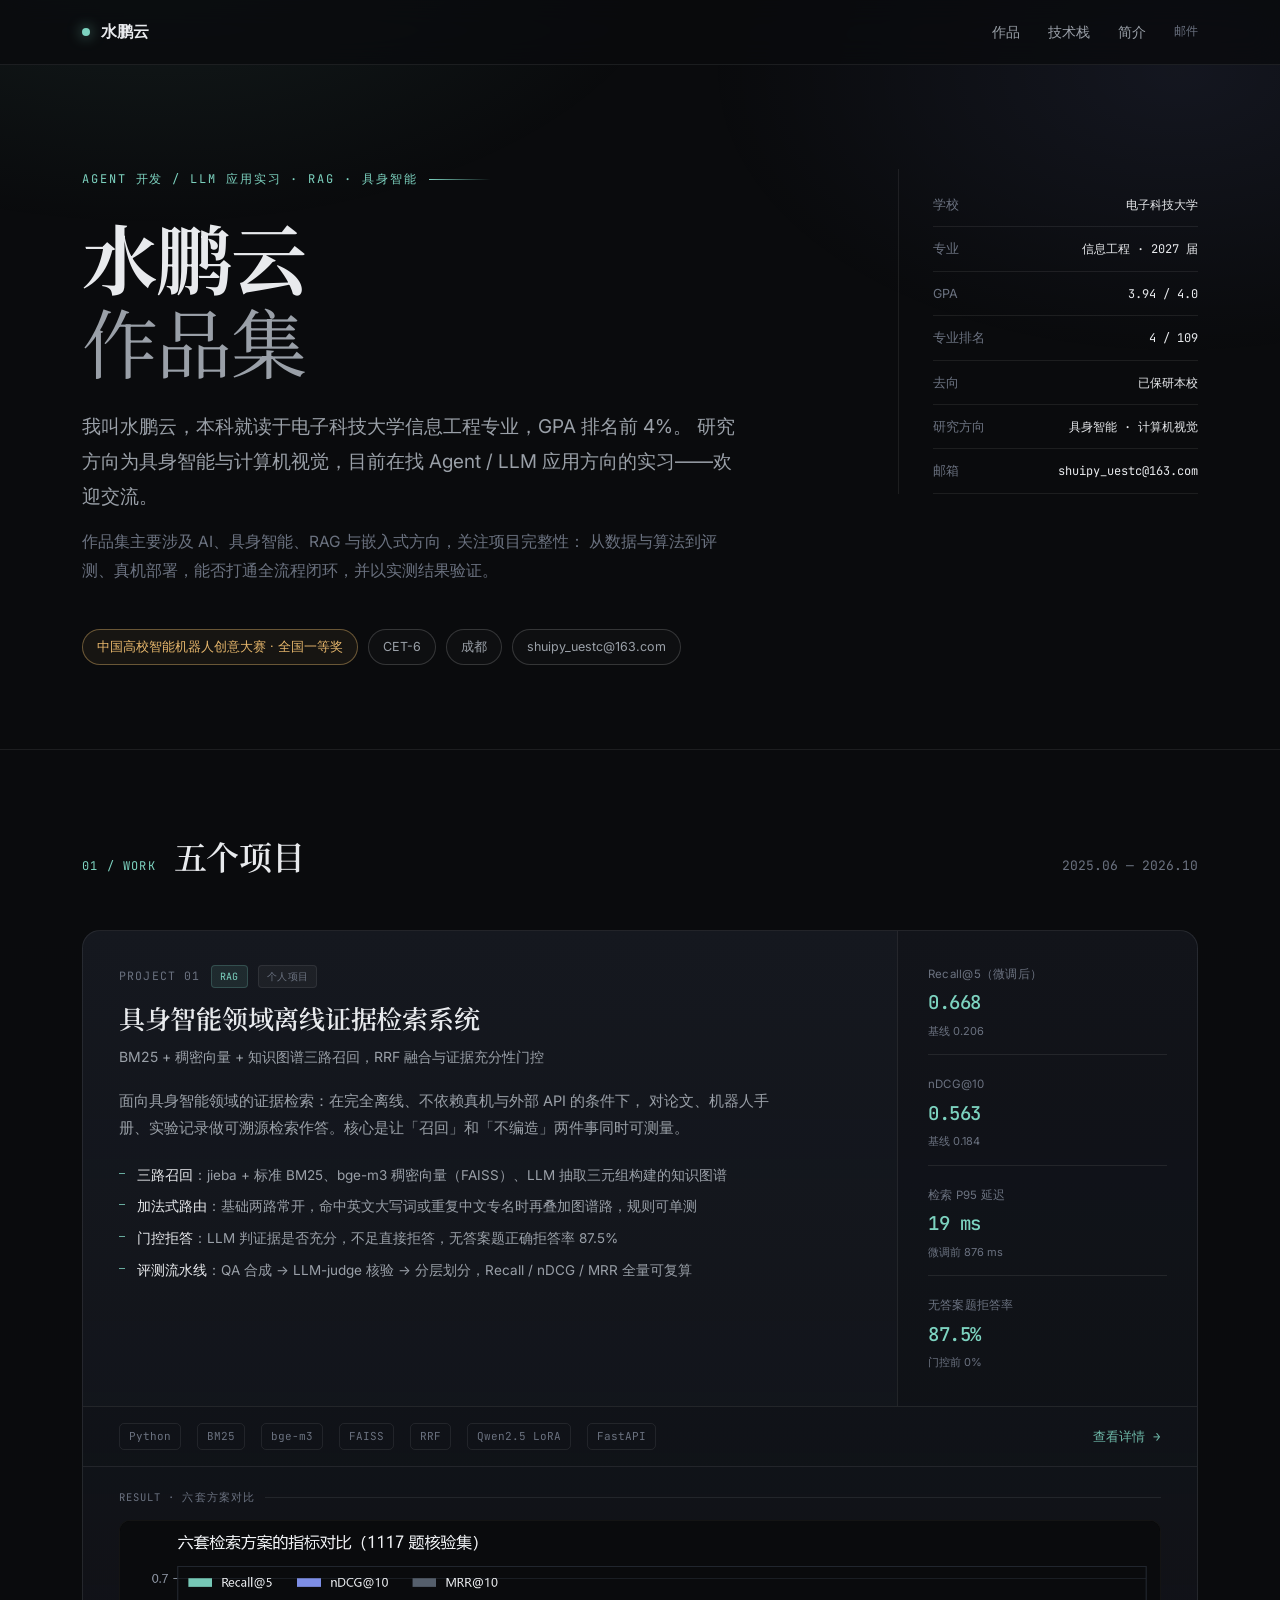
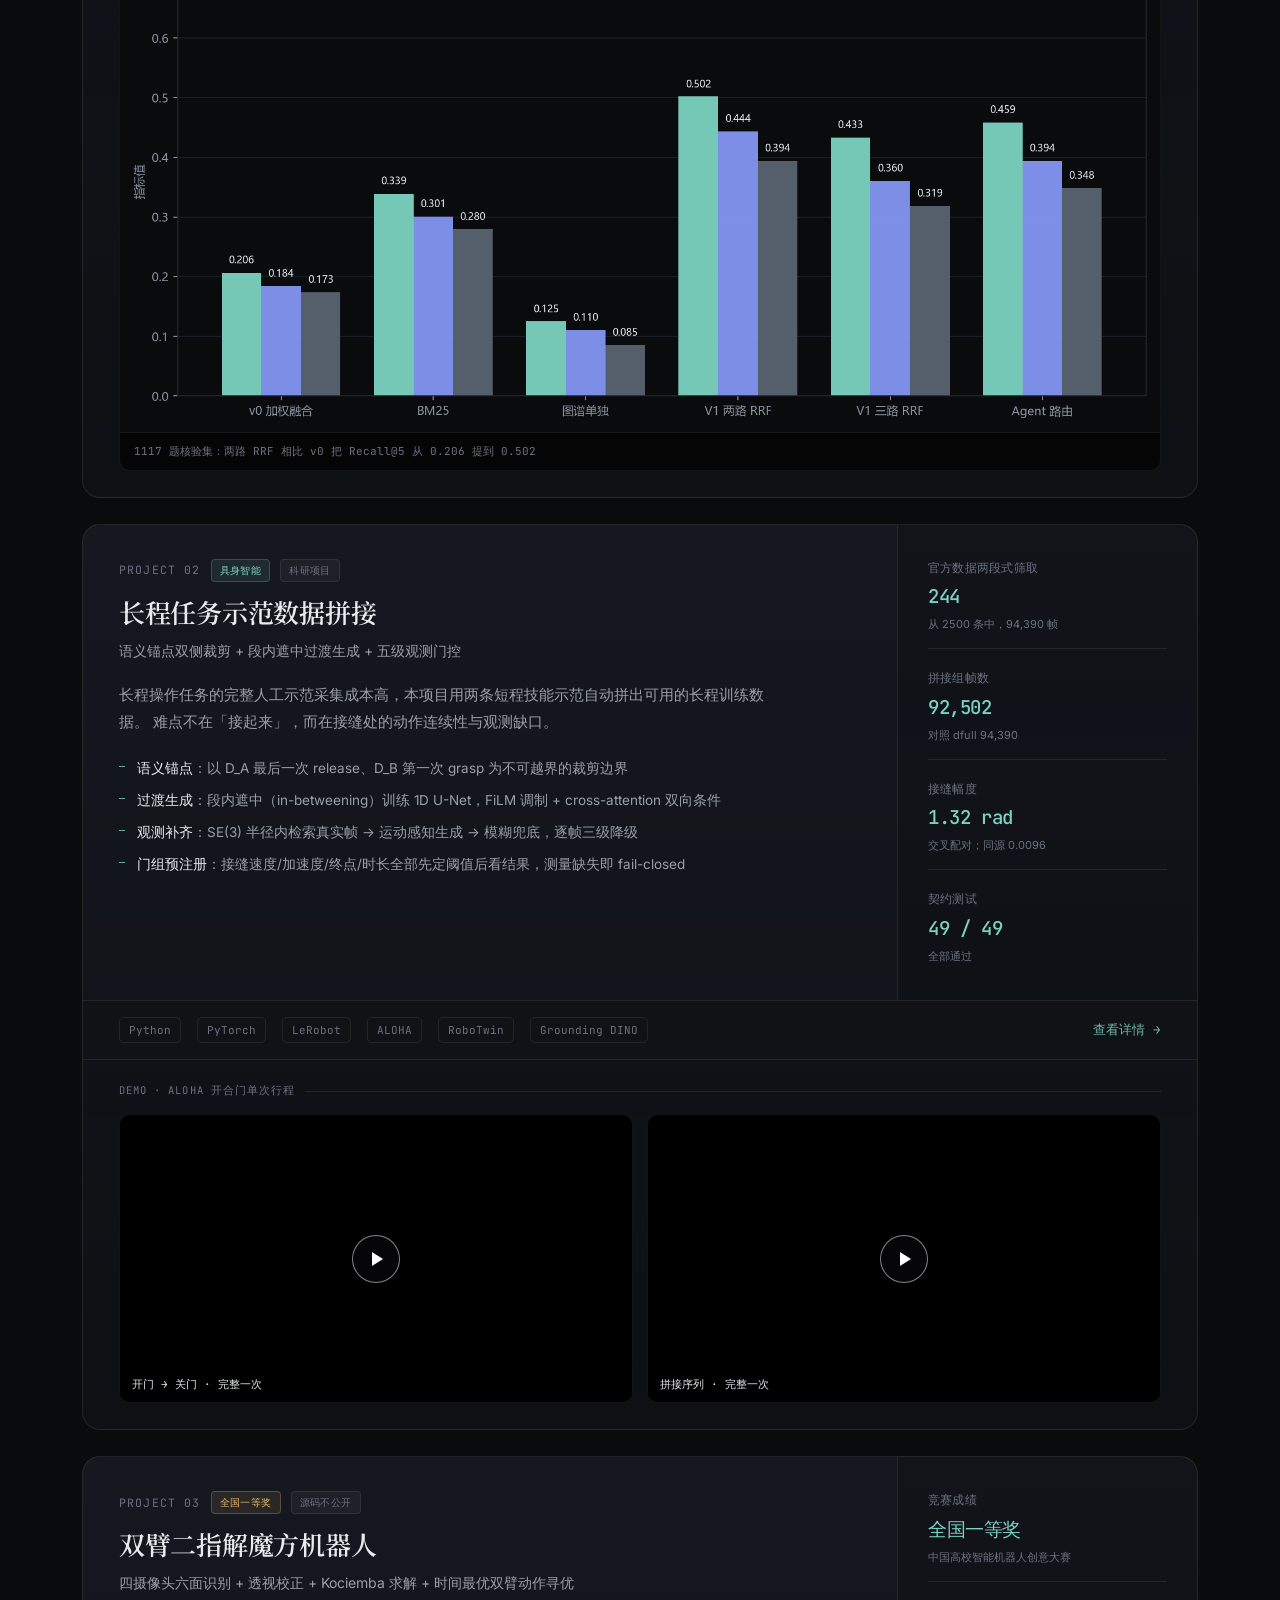
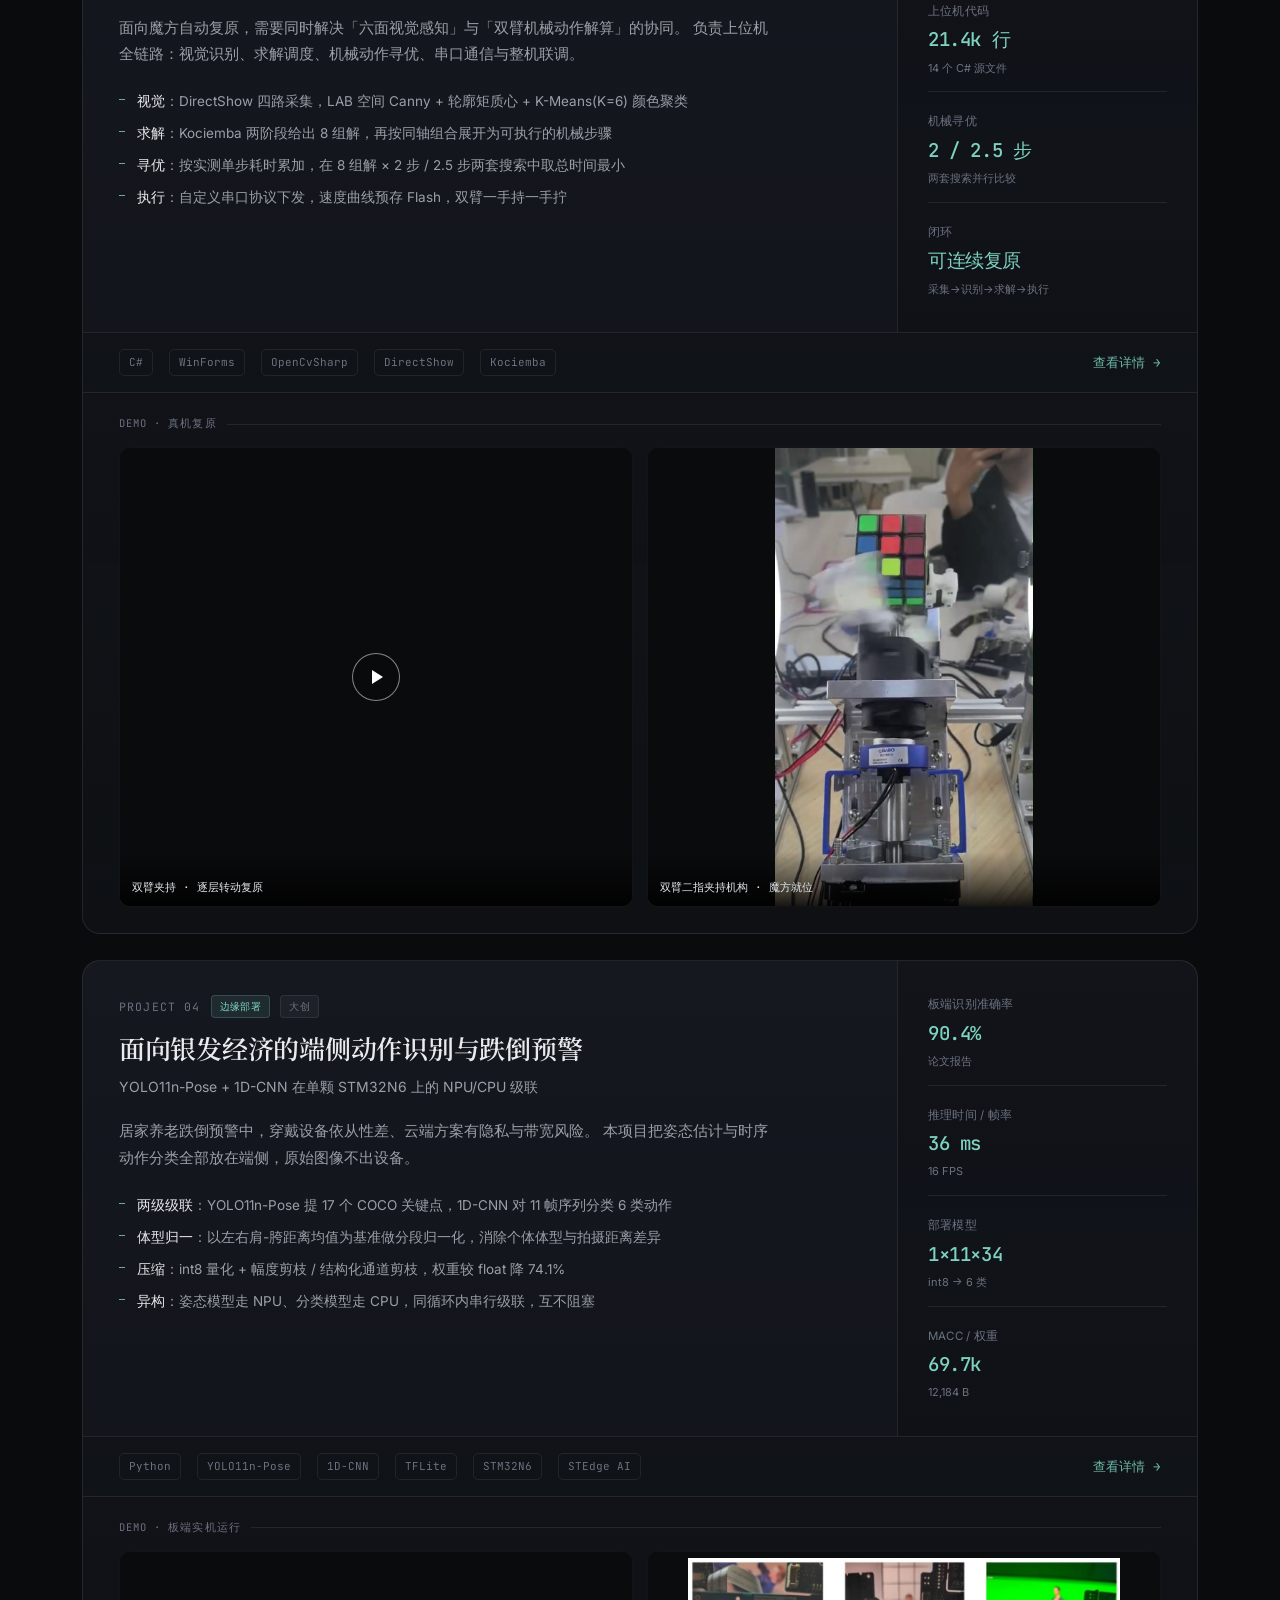
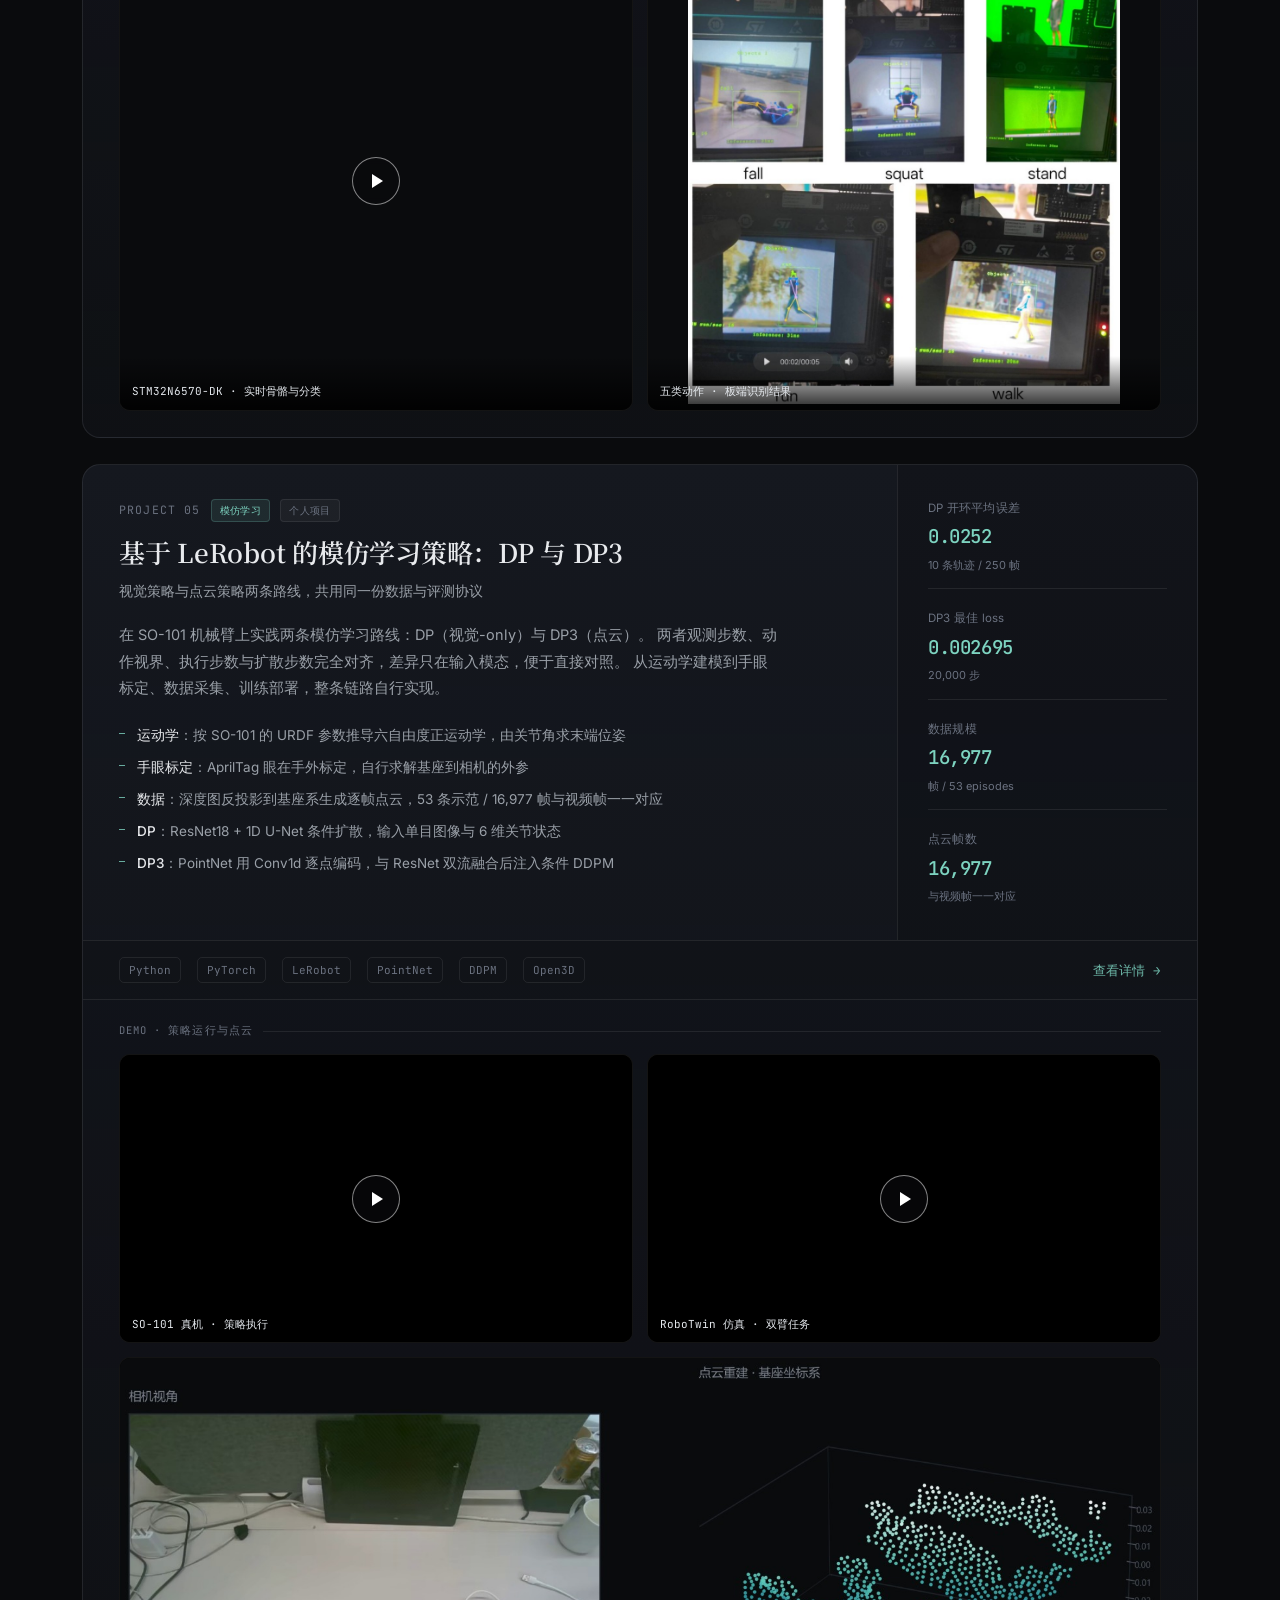
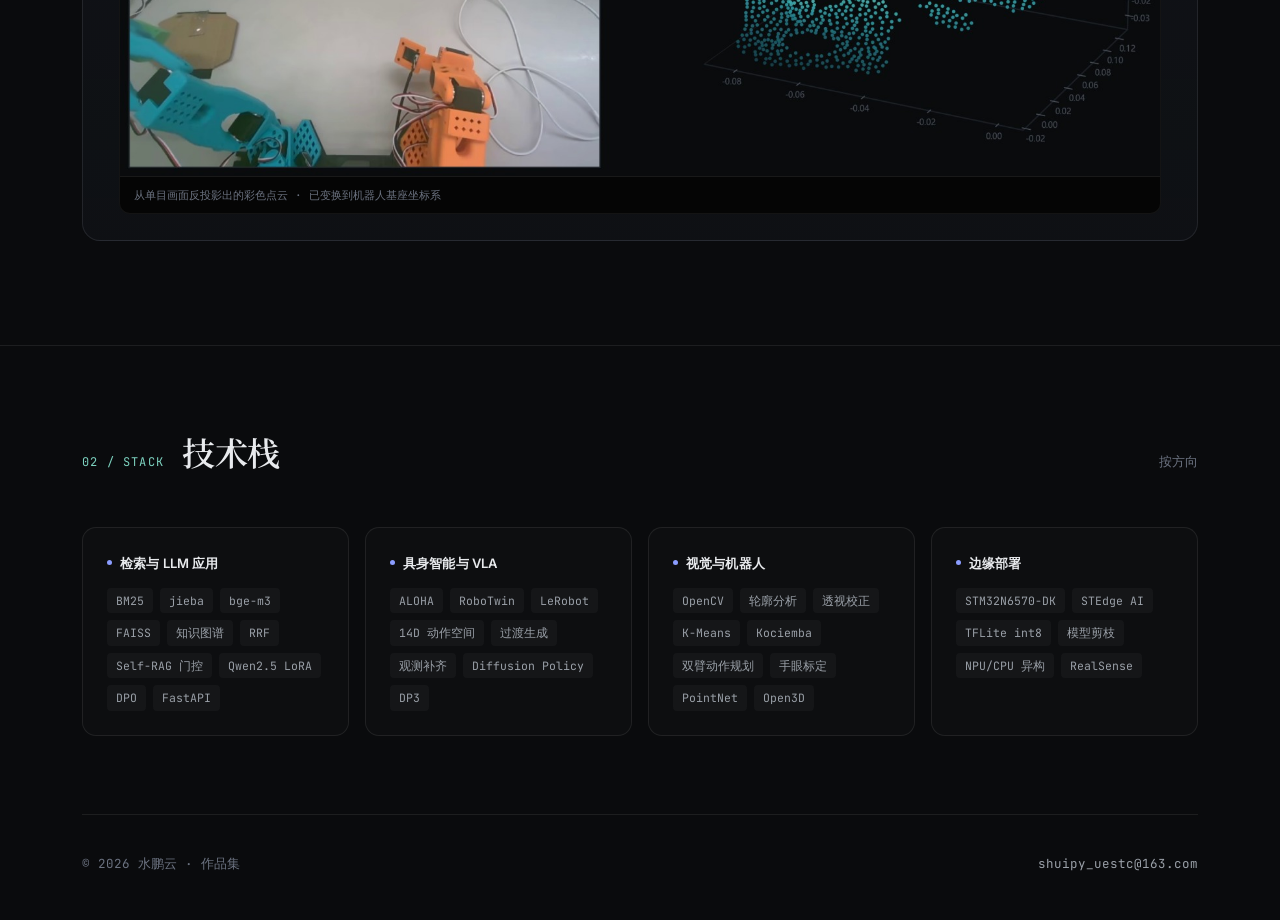
==== commit 29be0ccb: "关于我合并进首屏，移除独立关于区" ====
--- a/index.html
+++ b/index.html
@@ -89,6 +89,23 @@
 }
 .chip.hi{border-color:rgba(232,184,109,.4);color:var(--warn);background:rgba(232,184,109,.06)}
 
+
+/* ---------- hero two-column ---------- */
+.hero-grid{display:grid;grid-template-columns:minmax(0,1fr) 300px;gap:56px;align-items:start}
+.hero-sub-2{font-size:15.5px;color:var(--fg-faint);margin-top:14px}
+.facts{display:flex;flex-direction:column;gap:0}
+.fact{
+  display:flex;justify-content:space-between;gap:20px;align-items:baseline;
+  padding:14px 0;border-bottom:1px solid var(--line);font-size:13.5px;
+}
+.fact:first-child{border-top:1px solid var(--line)}
+.fact dt{color:var(--fg-faint);font-size:12.5px;white-space:nowrap}
+.fact dd{color:var(--fg);font-family:var(--mono);font-size:12.5px;text-align:right}
+.hero-facts{padding-top:14px;border-left:1px solid var(--line);padding-left:34px}
+.hero-facts .fact{padding:11px 0}
+.hero-facts .fact:first-child{border-top:none}
+.hero-facts dd{font-size:12px}
+
 /* ---------- section head ---------- */
 .sec{padding:78px 0;border-top:1px solid var(--line)}
 .sec-head{display:flex;align-items:baseline;gap:18px;margin-bottom:46px;flex-wrap:wrap}
@@ -246,23 +263,6 @@
   font-size:11.5px;color:var(--fg-dim);font-family:var(--mono);
   padding:3px 9px;background:rgba(255,255,255,.03);border-radius:4px;
 }
-
-/* ---------- about / contact ---------- */
-.about-grid{display:grid;grid-template-columns:minmax(0,1.15fr) minmax(0,.85fr);gap:52px}
-.about-grid-single{grid-template-columns:minmax(0,1fr);gap:34px;max-width:720px}
-.about-grid-single .about-text{font-size:16px}
-.about-grid-single .facts{display:grid;grid-template-columns:repeat(2,minmax(0,1fr));gap:0 40px}
-.about-grid-single .fact:nth-child(2){border-top:1px solid var(--line)}
-.about-text p{color:var(--fg-dim);font-size:15px;line-height:1.95;margin-bottom:18px}
-.about-text p strong{color:var(--fg);font-weight:500}
-.facts{display:flex;flex-direction:column;gap:0}
-.fact{
-  display:flex;justify-content:space-between;gap:20px;
-  padding:14px 0;border-bottom:1px solid var(--line);font-size:13.5px;
-}
-.fact:first-child{border-top:1px solid var(--line)}
-.fact dt{color:var(--fg-faint);font-size:12.5px}
-.fact dd{color:var(--fg);font-family:var(--mono);font-size:12.5px;text-align:right}
 
 footer{
   border-top:1px solid var(--line);padding:38px 0 46px;
@@ -283,10 +283,9 @@
   .p-main{padding:28px 24px 24px}
   .p-foot{padding:14px 24px}
   .p-side{padding:26px 24px}
-  .about-grid{grid-template-columns:minmax(0,1fr);gap:36px}
-  .about-grid-single{max-width:none}
-  .about-grid-single .facts{grid-template-columns:minmax(0,1fr);gap:0}
-  .about-grid-single .fact:nth-child(2){border-top:none}
+  .hero-grid{grid-template-columns:minmax(0,1fr);gap:34px}
+  .hero-facts{border-left:none;padding-left:0;padding-top:0;border-top:1px solid var(--line)}
+  .hero-facts .fact:first-child{border-top:none}
   .fact dd{word-break:break-all}
   .shots{grid-template-columns:repeat(2,minmax(0,1fr))}
   .pmedia{padding:20px 24px 22px}
@@ -319,25 +318,42 @@
     <div class="nav-links">
       <a href="#work">作品</a>
       <a href="#skills">技术栈</a>
-      <a href="#about">关于</a>
+      <a href="#about">简介</a>
       <a href="mailto:shuipy_uestc@163.com" class="mono hide-sm">邮件</a>
     </div>
   </div>
 </nav>
 
-<header>
+<header id="about">
   <div class="wrap">
-    <div class="kicker">Agent 开发 / LLM 应用实习 · RAG · 具身智能</div>
-    <h1>水鹏云<br><span class="thin">作品集</span></h1>
-    <p class="hero-sub">
-      本科就读于电子科技大学信息工程专业。作品集主要涉及 AI、具身智能、RAG 与嵌入式方向，
-      关注项目完整性：从数据与算法到评测、真机部署，能否打通全流程闭环，并以实测结果验证。
-    </p>
-    <div class="hero-meta">
-      <span class="chip hi">中国高校智能机器人创意大赛 · 全国一等奖</span>
-      <span class="chip">CET-6</span>
-      <span class="chip">成都</span>
-      <span class="chip">shuipy_uestc@163.com</span>
+    <div class="hero-grid">
+      <div class="hero-main">
+        <div class="kicker">Agent 开发 / LLM 应用实习 · RAG · 具身智能</div>
+        <h1>水鹏云<br><span class="thin">作品集</span></h1>
+        <p class="hero-sub">
+          我叫水鹏云，本科就读于电子科技大学信息工程专业，GPA 排名前 4%。
+          研究方向为具身智能与计算机视觉，目前在找 Agent / LLM 应用方向的实习——欢迎交流。
+        </p>
+        <p class="hero-sub hero-sub-2">
+          作品集主要涉及 AI、具身智能、RAG 与嵌入式方向，关注项目完整性：
+          从数据与算法到评测、真机部署，能否打通全流程闭环，并以实测结果验证。
+        </p>
+        <div class="hero-meta">
+          <span class="chip hi">中国高校智能机器人创意大赛 · 全国一等奖</span>
+          <span class="chip">CET-6</span>
+          <span class="chip">成都</span>
+          <span class="chip">shuipy_uestc@163.com</span>
+        </div>
+      </div>
+      <aside class="hero-facts">
+        <div class="fact"><dt>学校</dt><dd>电子科技大学</dd></div>
+        <div class="fact"><dt>专业</dt><dd>信息工程 · 2027 届</dd></div>
+        <div class="fact"><dt>GPA</dt><dd>3.94 / 4.0</dd></div>
+        <div class="fact"><dt>专业排名</dt><dd>4 / 109</dd></div>
+        <div class="fact"><dt>去向</dt><dd>已保研本校</dd></div>
+        <div class="fact"><dt>研究方向</dt><dd>具身智能 · 计算机视觉</dd></div>
+        <div class="fact"><dt>邮箱</dt><dd>shuipy_uestc@163.com</dd></div>
+      </aside>
     </div>
   </div>
 </header>
@@ -626,31 +642,7 @@
   </div>
 </section>
 
-<section class="sec" id="about">
-  <div class="wrap">
-    <div class="sec-head">
-      <span class="sec-num">03 / ABOUT</span>
-      <h2 class="sec-title">关于</h2>
-    </div>
-    <div class="about-grid about-grid-single">
-      <div class="about-text reveal">
-        <p>
-          我叫水鹏云，本科就读于电子科技大学信息工程专业，GPA 排名前 4%。
-          研究方向为具身智能与计算机视觉，目前在找 Agent / LLM 应用方向的实习——欢迎交流。
-        </p>
-      </div>
-      <div class="facts reveal">
-        <div class="fact"><dt>学校</dt><dd>电子科技大学</dd></div>
-        <div class="fact"><dt>专业</dt><dd>信息工程 · 2027 届</dd></div>
-        <div class="fact"><dt>GPA</dt><dd>3.94 / 4.0</dd></div>
-        <div class="fact"><dt>专业排名</dt><dd>4 / 109</dd></div>
-        <div class="fact"><dt>去向</dt><dd>已保研本校</dd></div>
-        <div class="fact"><dt>邮箱</dt><dd>shuipy_uestc@163.com</dd></div>
-        <div class="fact"><dt>地点</dt><dd>成都</dd></div>
-      </div>
-    </div>
-  </div>
-</section>
+
 
 <div class="wrap">
   <footer>
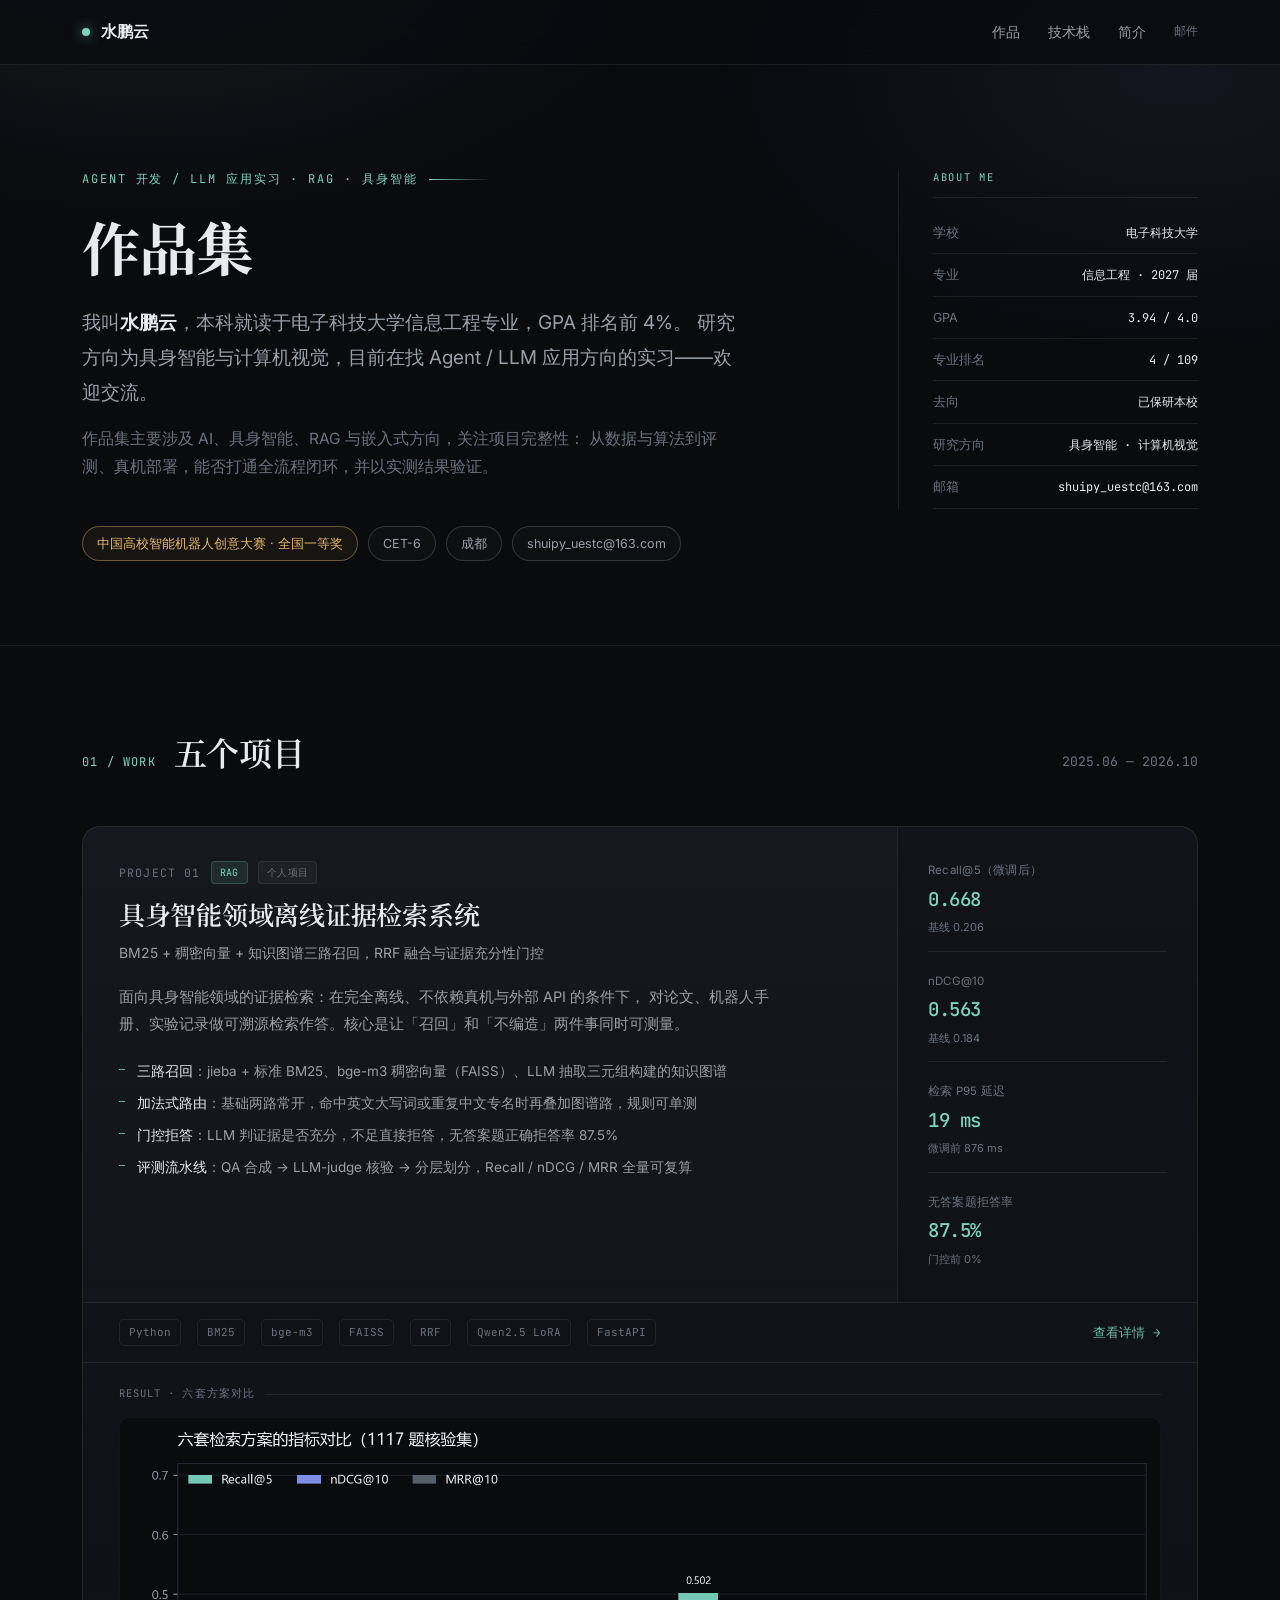
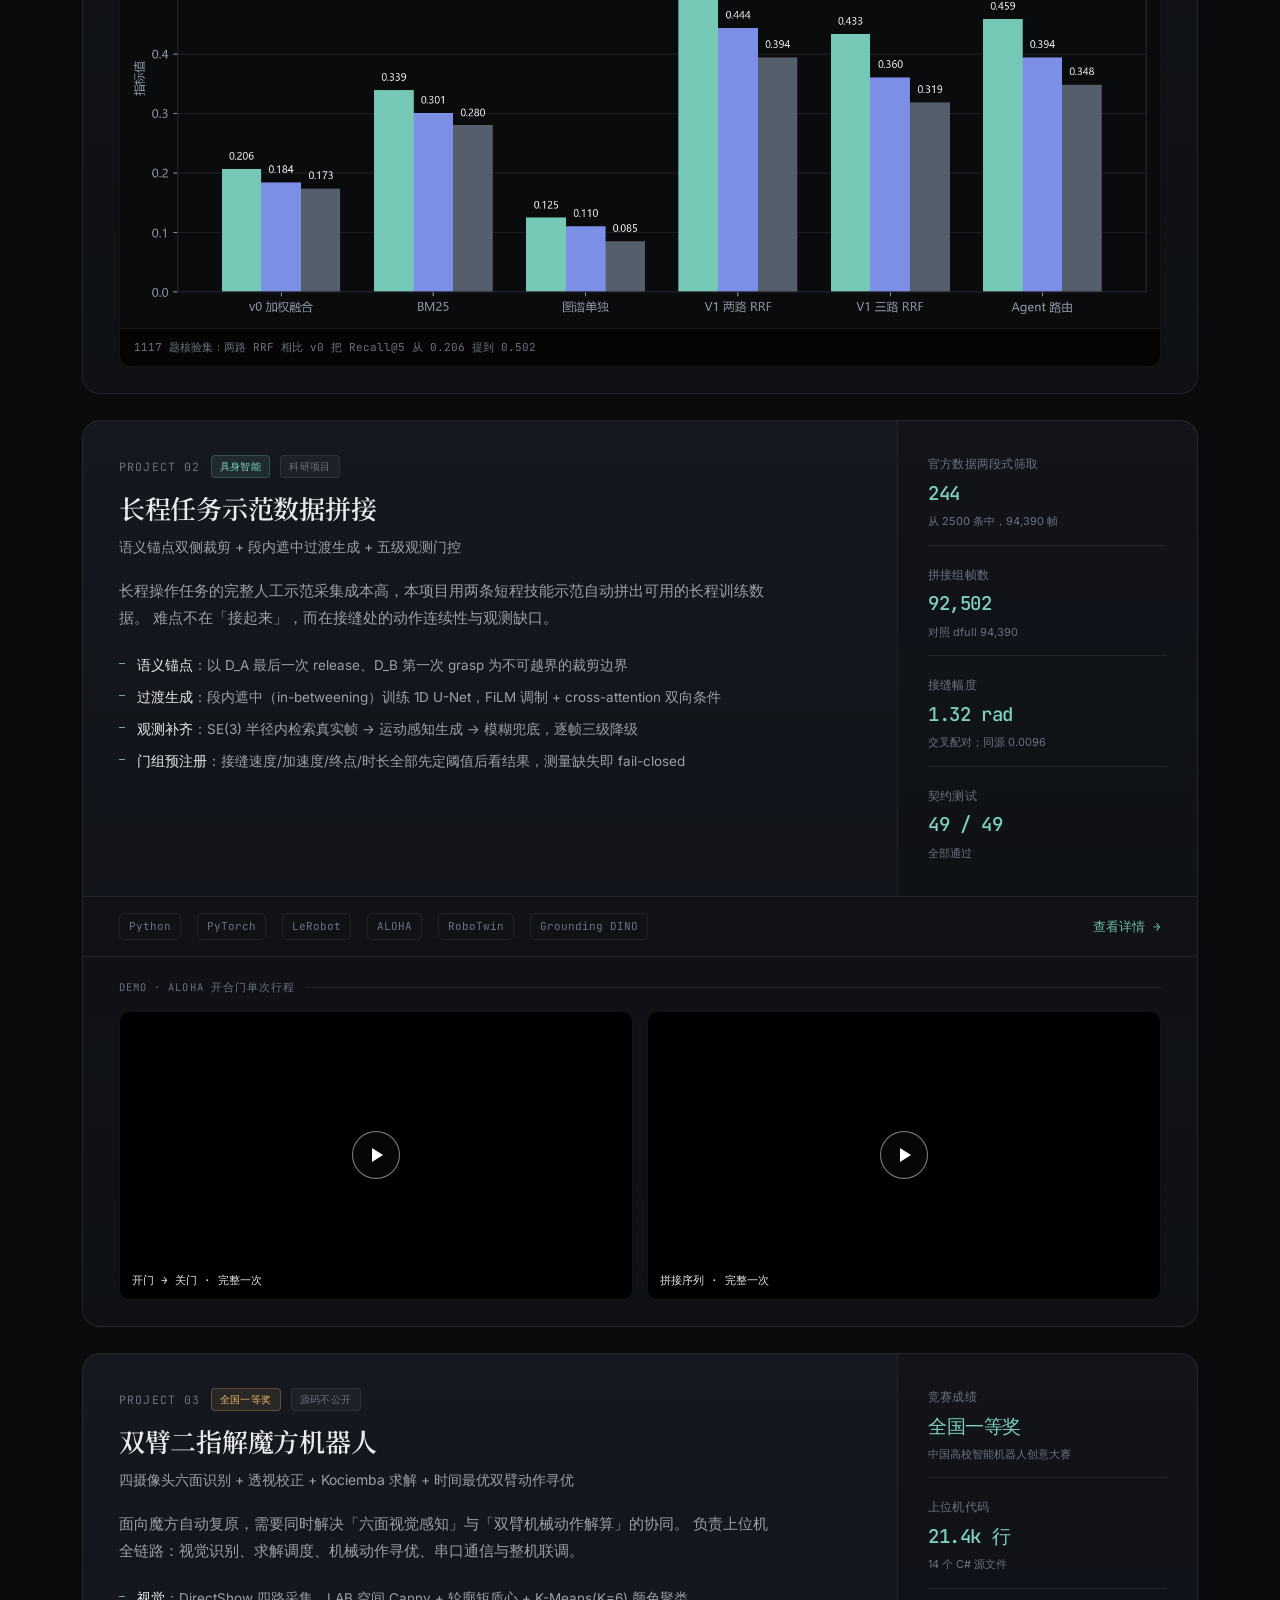
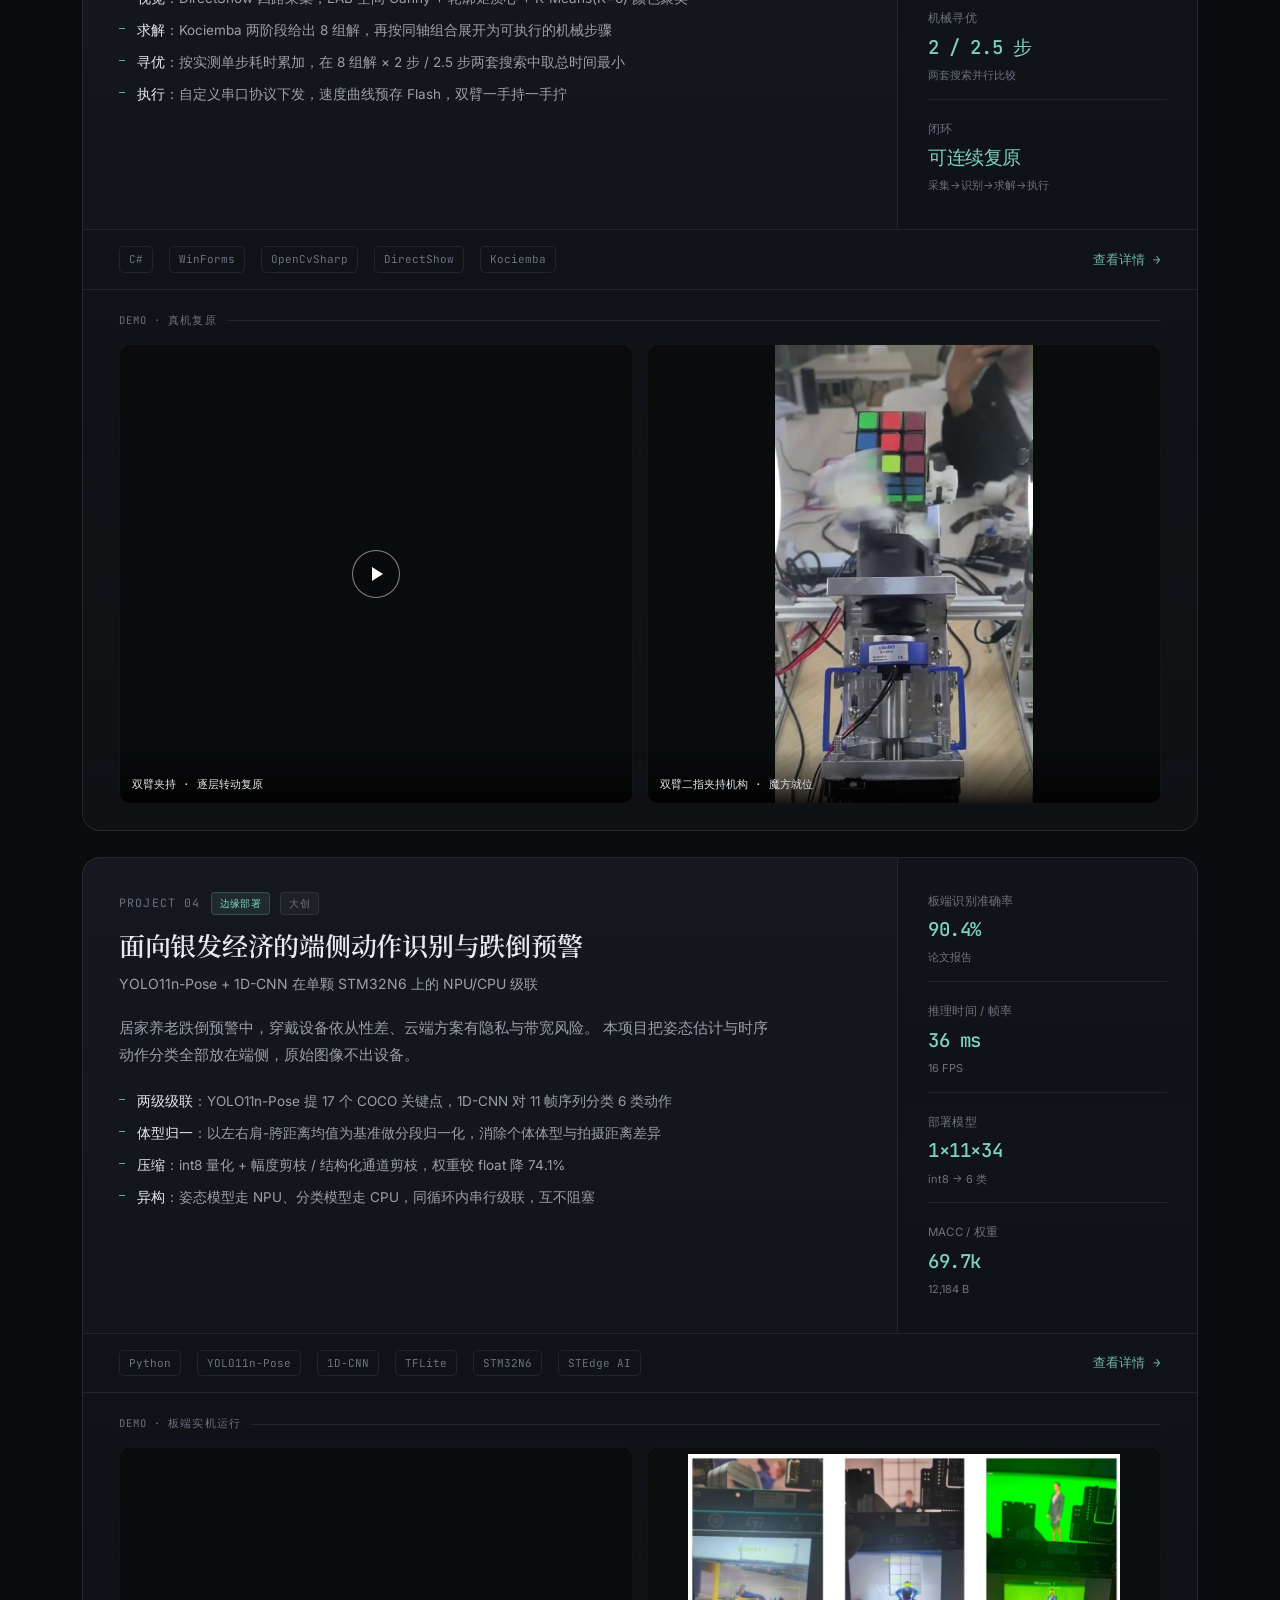
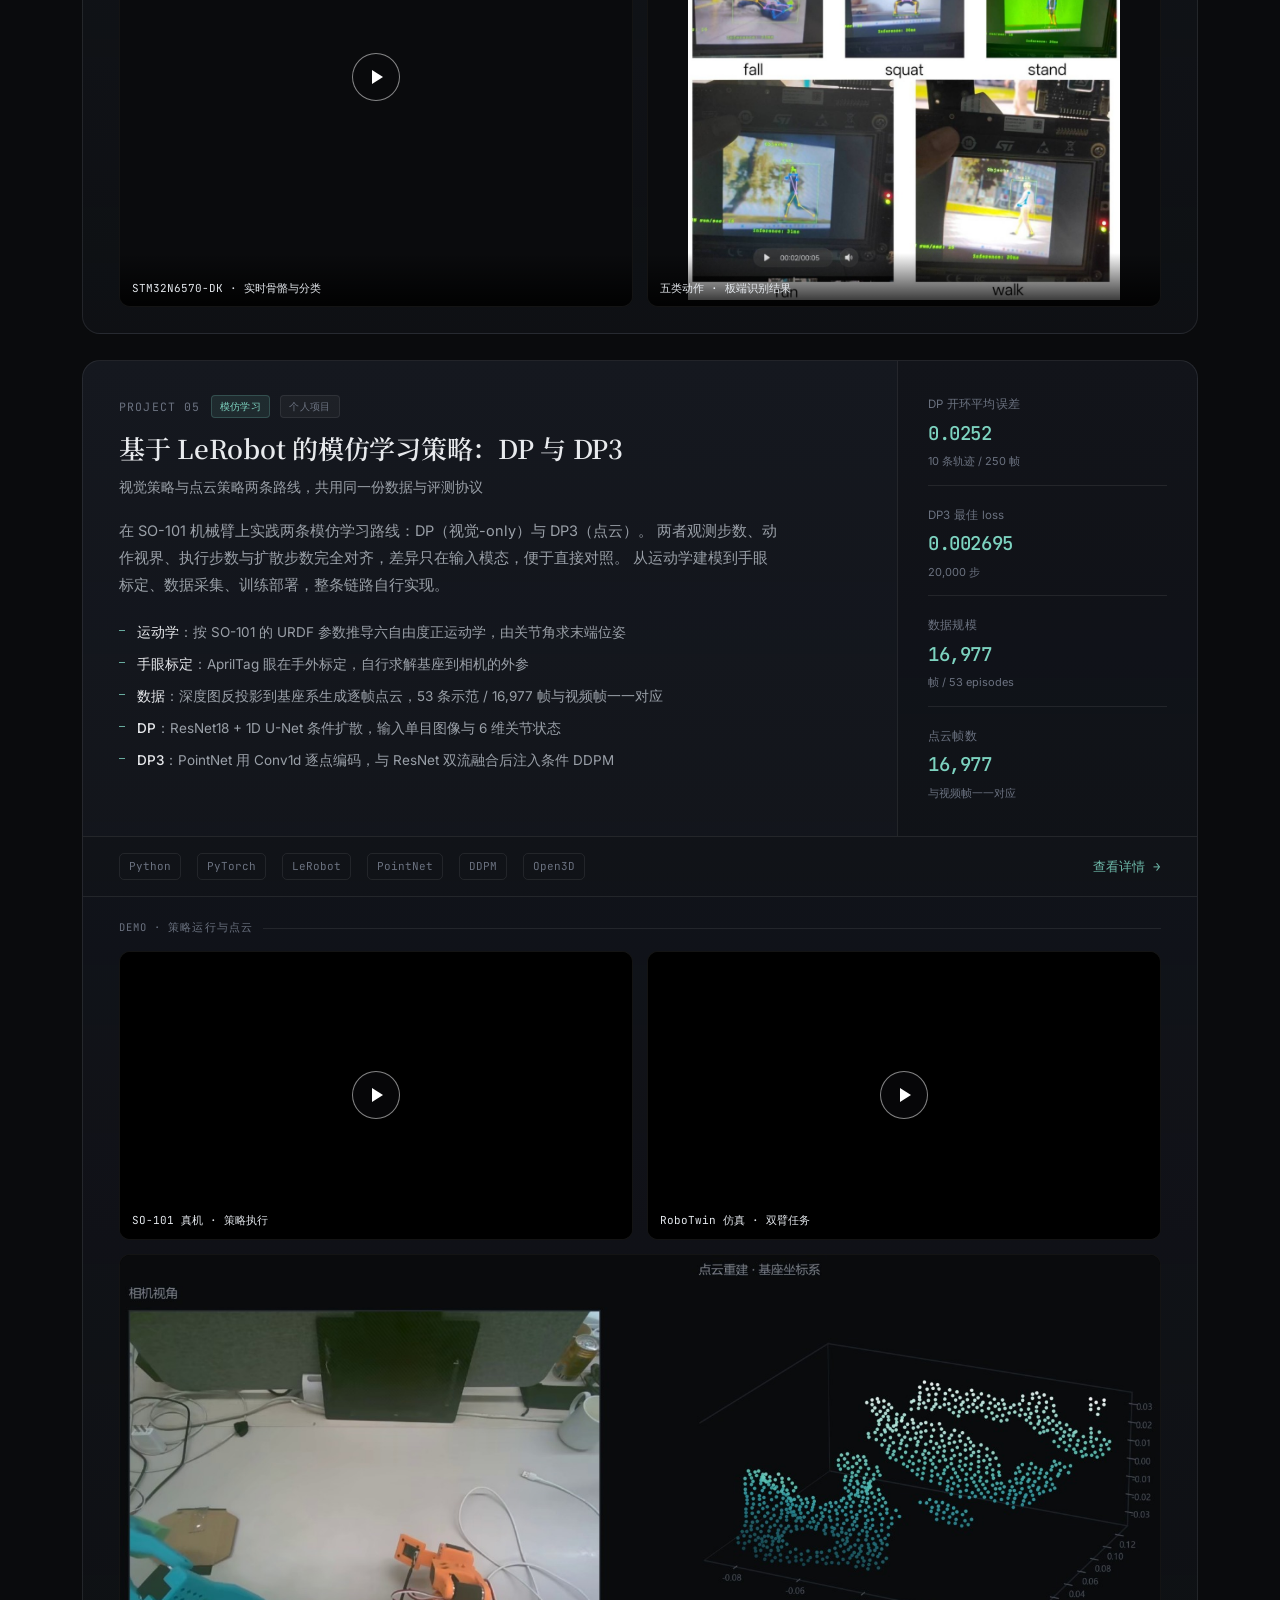
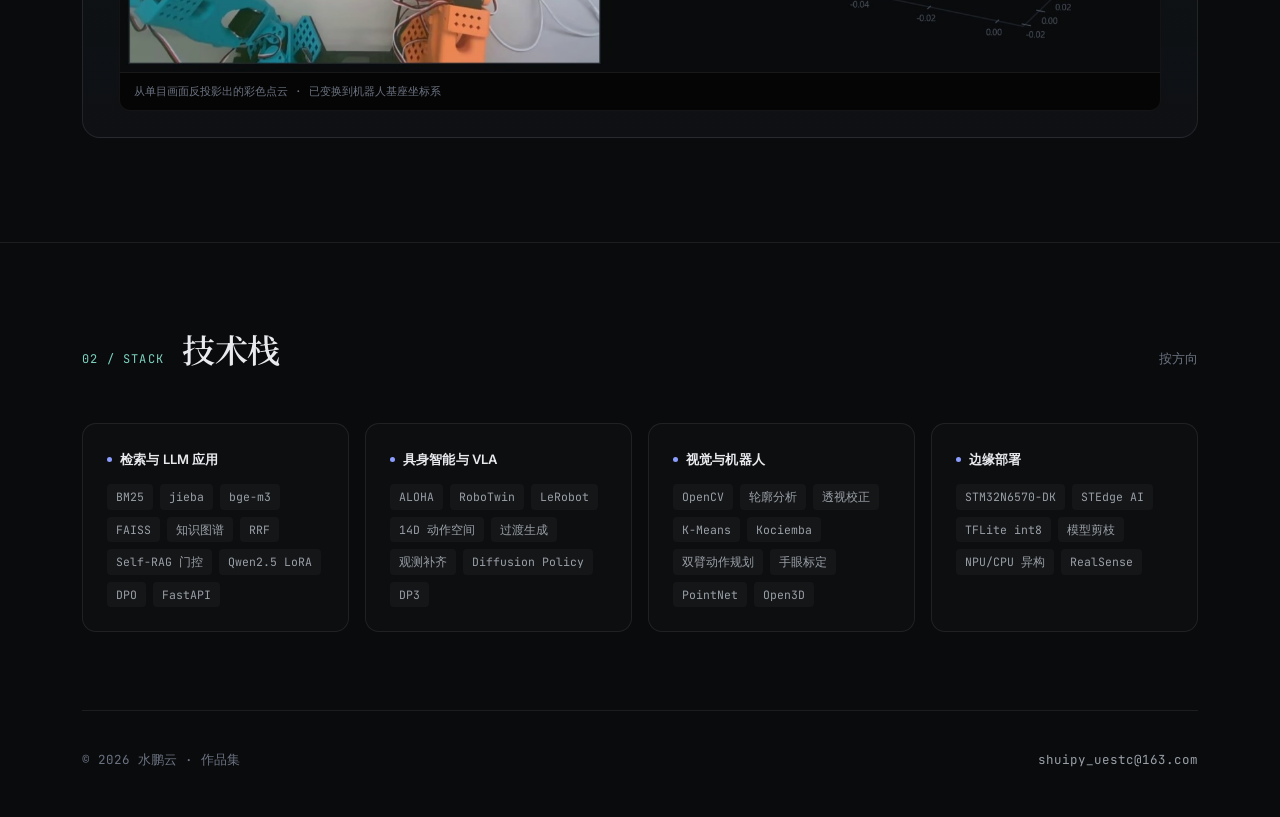
==== commit e2dd9c8e: "标题去掉姓名，姓名加粗，事实表加 About me 标题" ====
--- a/index.html
+++ b/index.html
@@ -71,7 +71,7 @@
 }
 .kicker::after{content:'';height:1px;flex:0 0 62px;background:linear-gradient(90deg,var(--accent),transparent)}
 h1{
-  font-family:var(--serif);font-size:clamp(42px,6.4vw,76px);
+  font-family:var(--serif);font-size:clamp(38px,5vw,58px);
   font-weight:700;line-height:1.1;letter-spacing:-.02em;margin-bottom:26px;
 }
 h1 .thin{color:var(--fg-dim);font-weight:400}
@@ -101,8 +101,14 @@
 .fact:first-child{border-top:1px solid var(--line)}
 .fact dt{color:var(--fg-faint);font-size:12.5px;white-space:nowrap}
 .fact dd{color:var(--fg);font-family:var(--mono);font-size:12.5px;text-align:right}
-.hero-facts{padding-top:14px;border-left:1px solid var(--line);padding-left:34px}
-.hero-facts .fact{padding:11px 0}
+.hero-sub strong{color:var(--fg);font-weight:600}
+.hero-facts-title{
+  font-family:var(--mono);font-size:10.5px;letter-spacing:.16em;
+  text-transform:uppercase;color:var(--accent);margin-bottom:14px;
+  padding-bottom:10px;border-bottom:1px solid var(--line);
+}
+.hero-facts{border-left:1px solid var(--line);padding-left:34px}
+.hero-facts .fact{padding:10px 0}
 .hero-facts .fact:first-child{border-top:none}
 .hero-facts dd{font-size:12px}
 
@@ -329,9 +335,9 @@
     <div class="hero-grid">
       <div class="hero-main">
         <div class="kicker">Agent 开发 / LLM 应用实习 · RAG · 具身智能</div>
-        <h1>水鹏云<br><span class="thin">作品集</span></h1>
+        <h1>作品集</h1>
         <p class="hero-sub">
-          我叫水鹏云，本科就读于电子科技大学信息工程专业，GPA 排名前 4%。
+          我叫<strong>水鹏云</strong>，本科就读于电子科技大学信息工程专业，GPA 排名前 4%。
           研究方向为具身智能与计算机视觉，目前在找 Agent / LLM 应用方向的实习——欢迎交流。
         </p>
         <p class="hero-sub hero-sub-2">
@@ -346,6 +352,7 @@
         </div>
       </div>
       <aside class="hero-facts">
+        <div class="hero-facts-title">About me</div>
         <div class="fact"><dt>学校</dt><dd>电子科技大学</dd></div>
         <div class="fact"><dt>专业</dt><dd>信息工程 · 2027 届</dd></div>
         <div class="fact"><dt>GPA</dt><dd>3.94 / 4.0</dd></div>
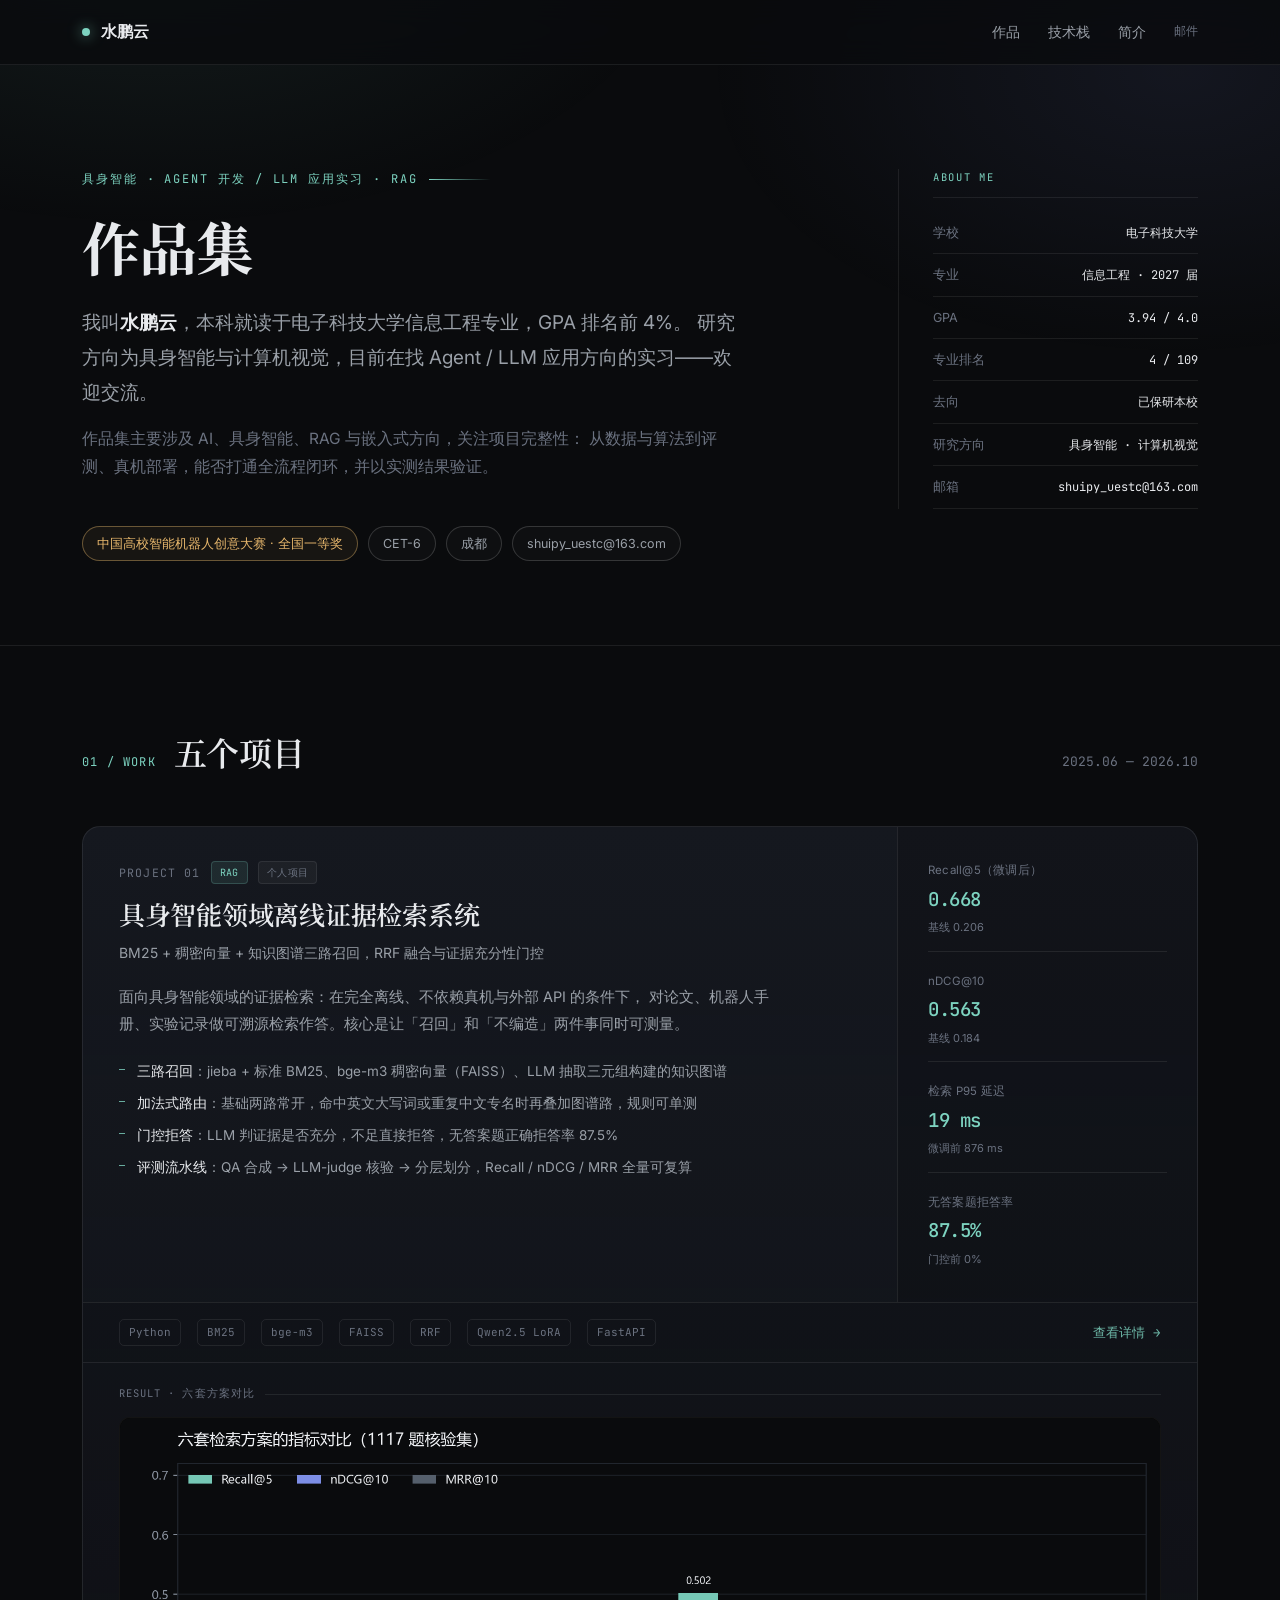
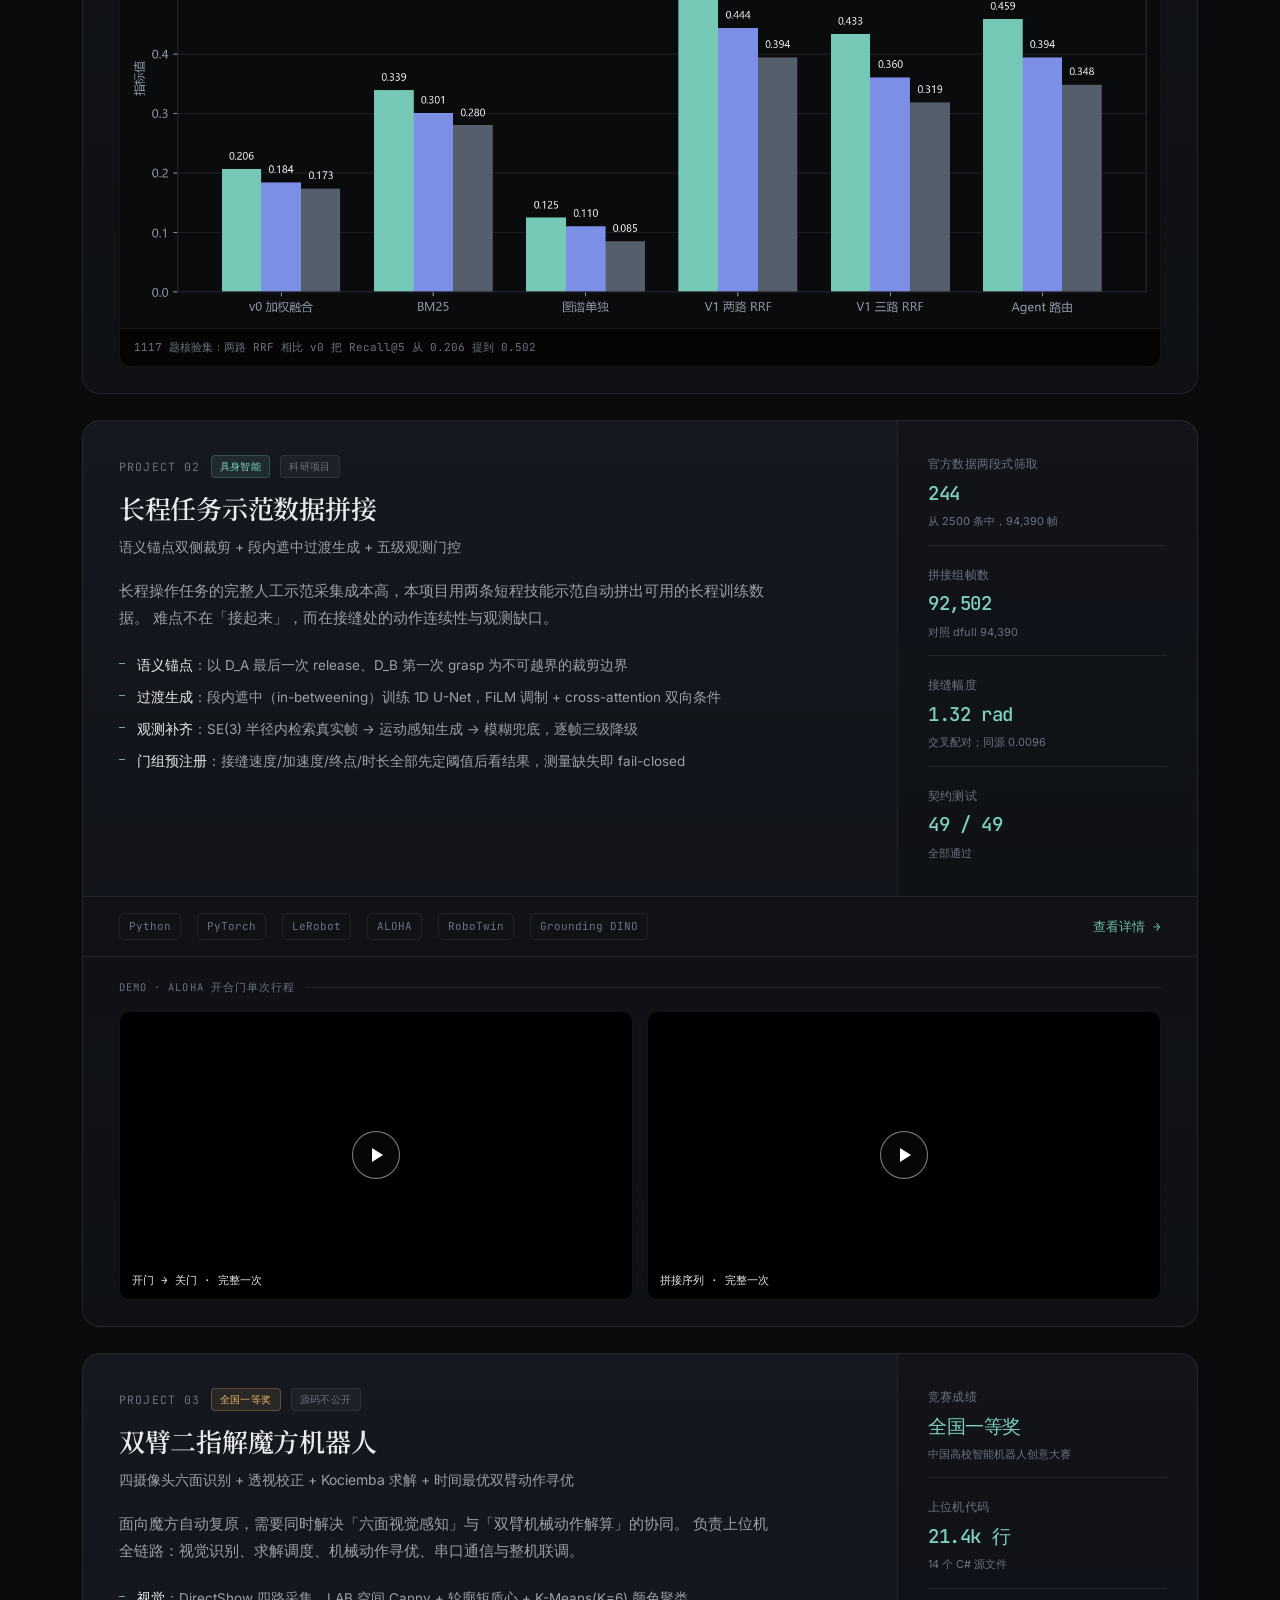
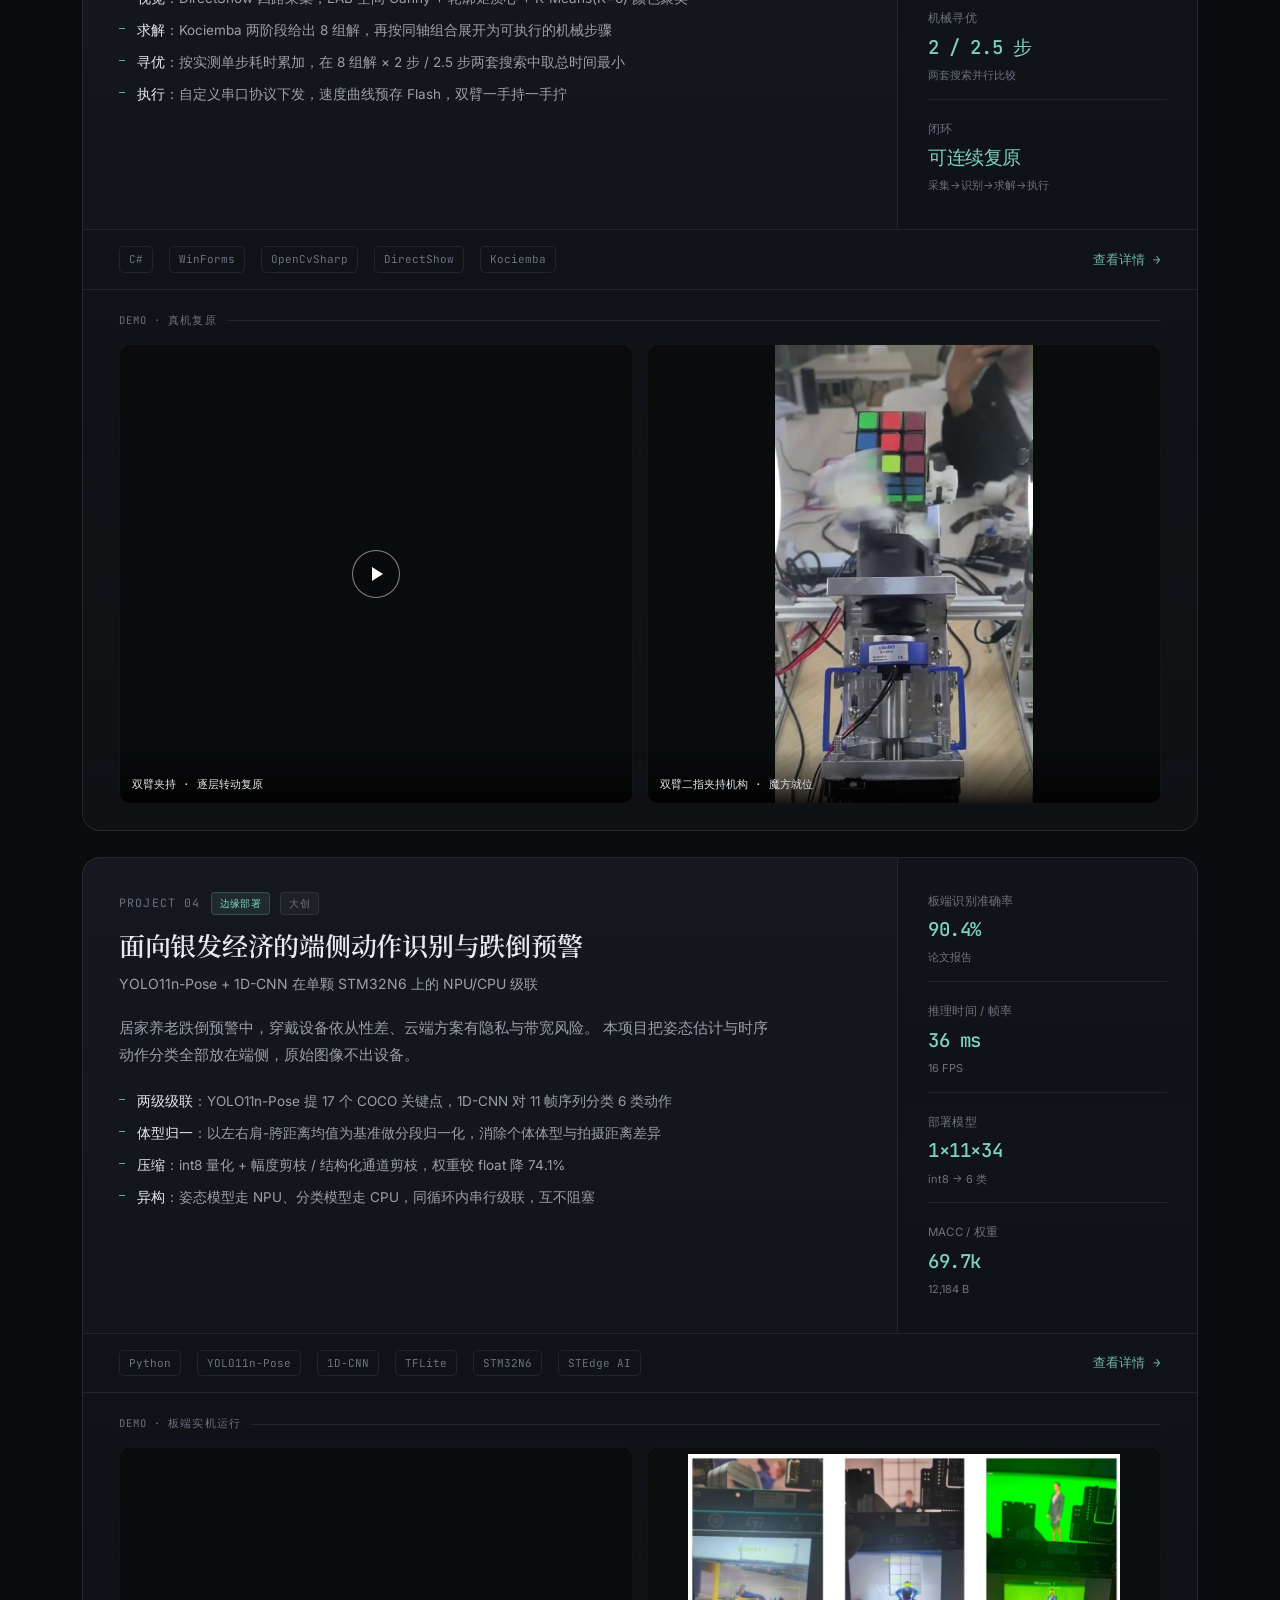
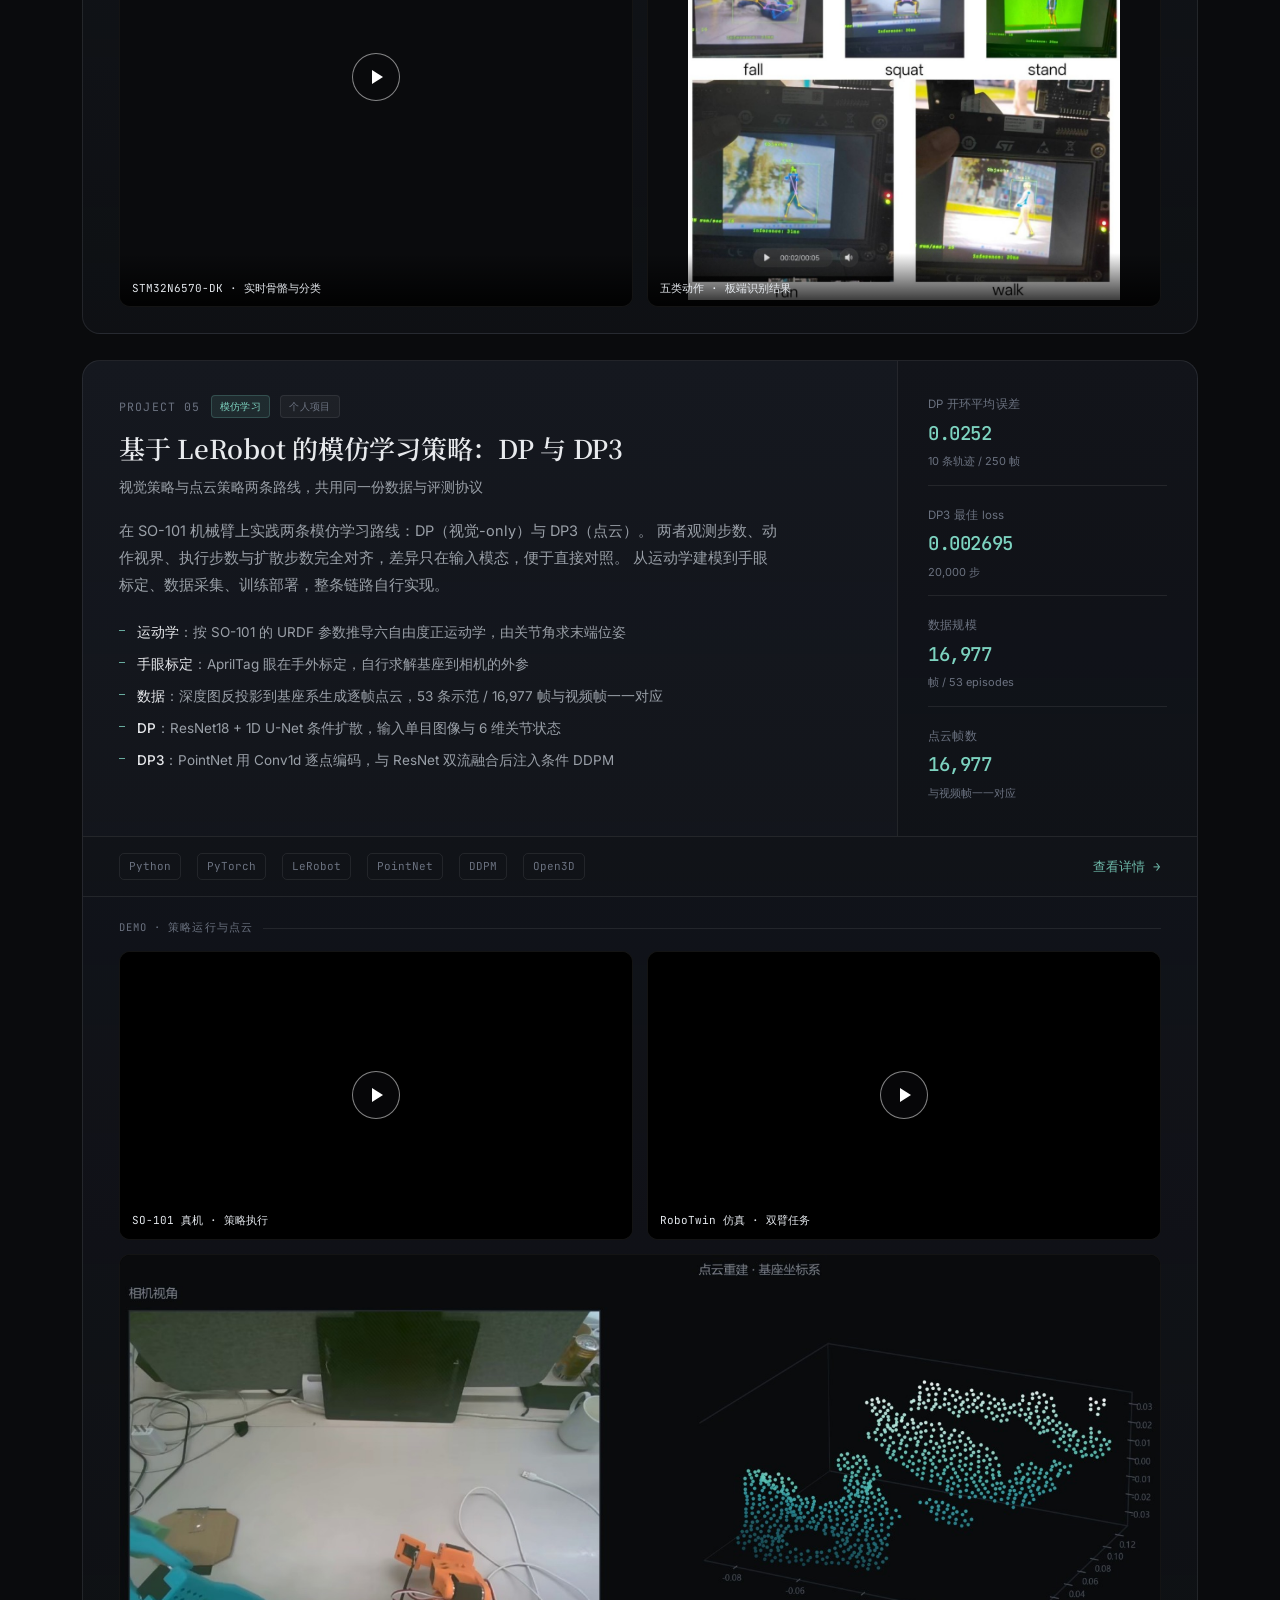
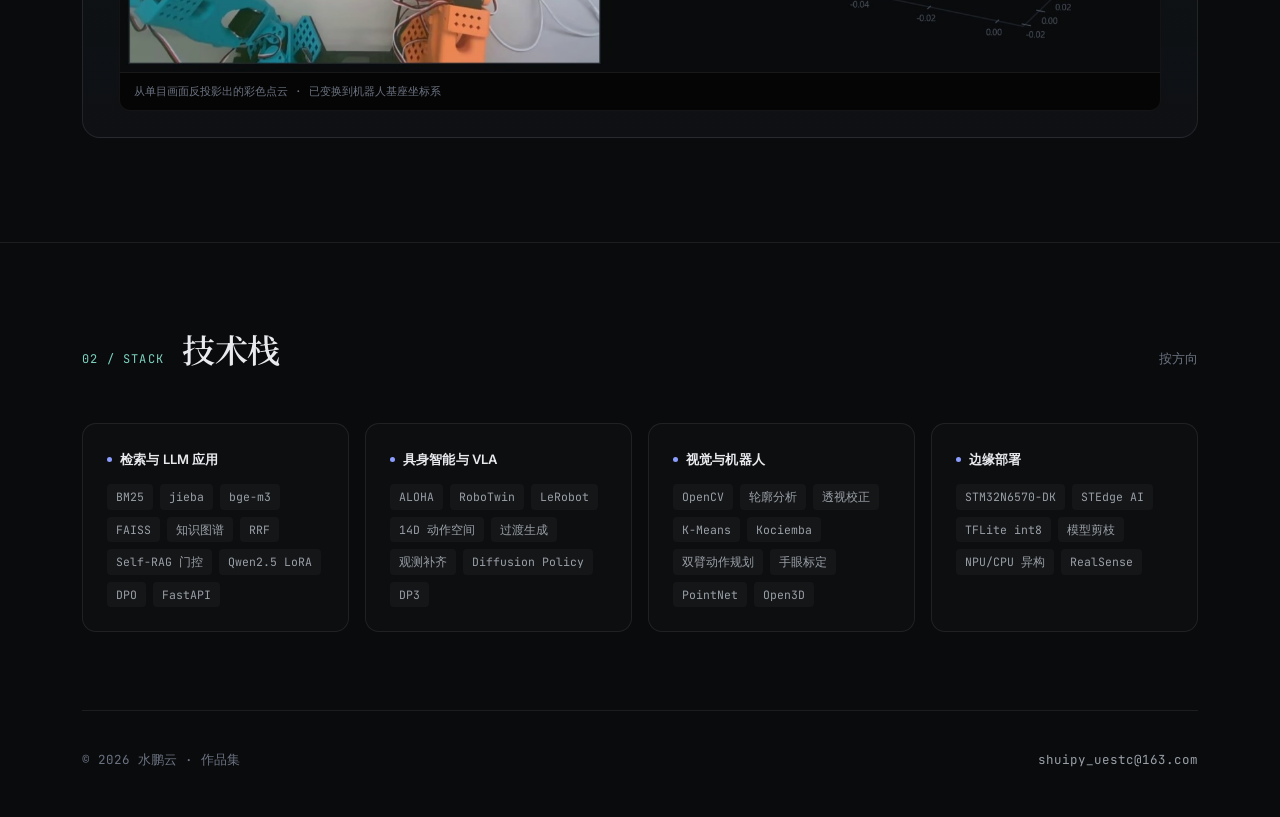
==== commit cd7965de: "标签顺序调整：具身智能置于最前" ====
--- a/index.html
+++ b/index.html
@@ -3,7 +3,7 @@
 <head>
 <meta charset="UTF-8">
 <meta name="viewport" content="width=device-width, initial-scale=1.0">
-<title>水鹏云 · Agent / 具身智能</title>
+<title>水鹏云 · 具身智能 / Agent</title>
 <meta name="description" content="水鹏云的作品集：RAG 检索、具身智能数据、机器人视觉与边缘部署。">
 <link rel="icon" href="data:image/svg+xml,%3Csvg xmlns='http://www.w3.org/2000/svg' viewBox='0 0 32 32'%3E%3Crect width='32' height='32' rx='7' fill='%230a0b0d'/%3E%3Ccircle cx='16' cy='16' r='5' fill='%237dd3c0'/%3E%3C/svg%3E">
 <link rel="preconnect" href="https://fonts.googleapis.com">
@@ -334,7 +334,7 @@
   <div class="wrap">
     <div class="hero-grid">
       <div class="hero-main">
-        <div class="kicker">Agent 开发 / LLM 应用实习 · RAG · 具身智能</div>
+        <div class="kicker">具身智能 · Agent 开发 / LLM 应用实习 · RAG</div>
         <h1>作品集</h1>
         <p class="hero-sub">
           我叫<strong>水鹏云</strong>，本科就读于电子科技大学信息工程专业，GPA 排名前 4%。
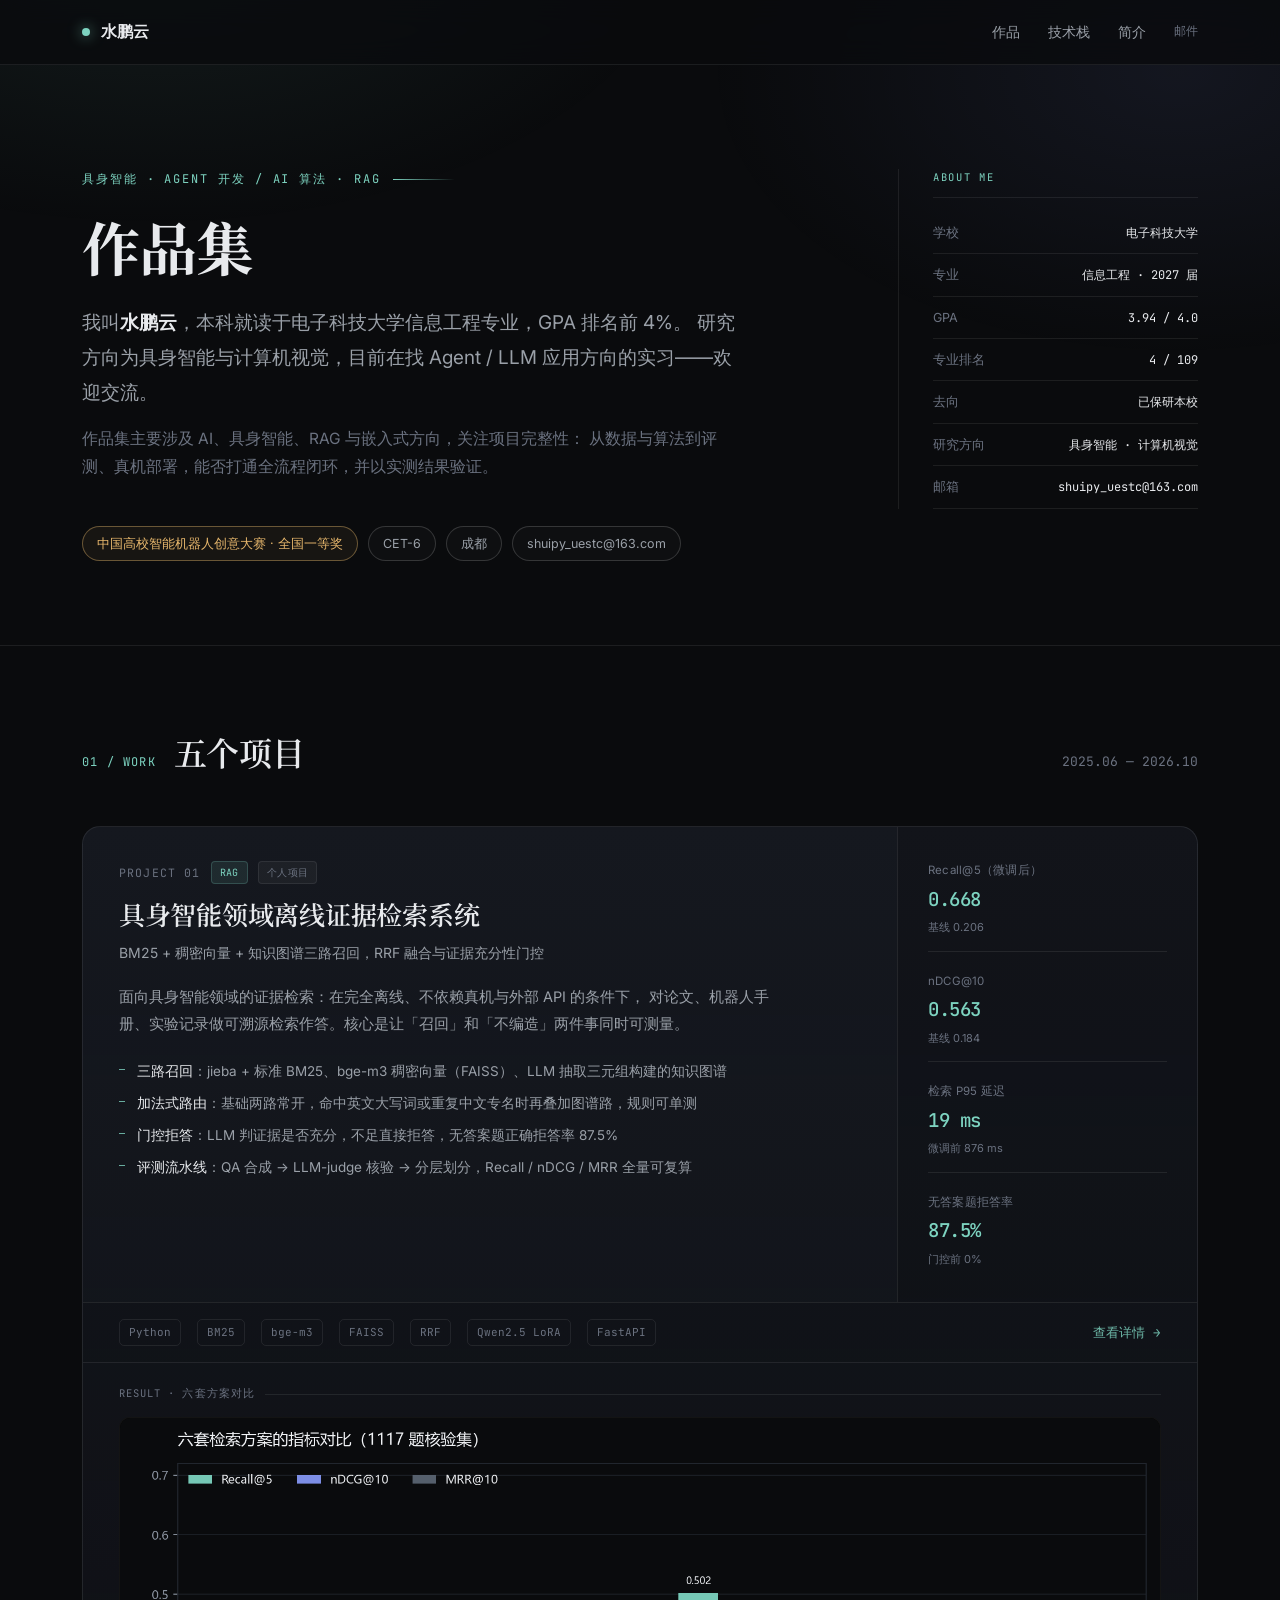
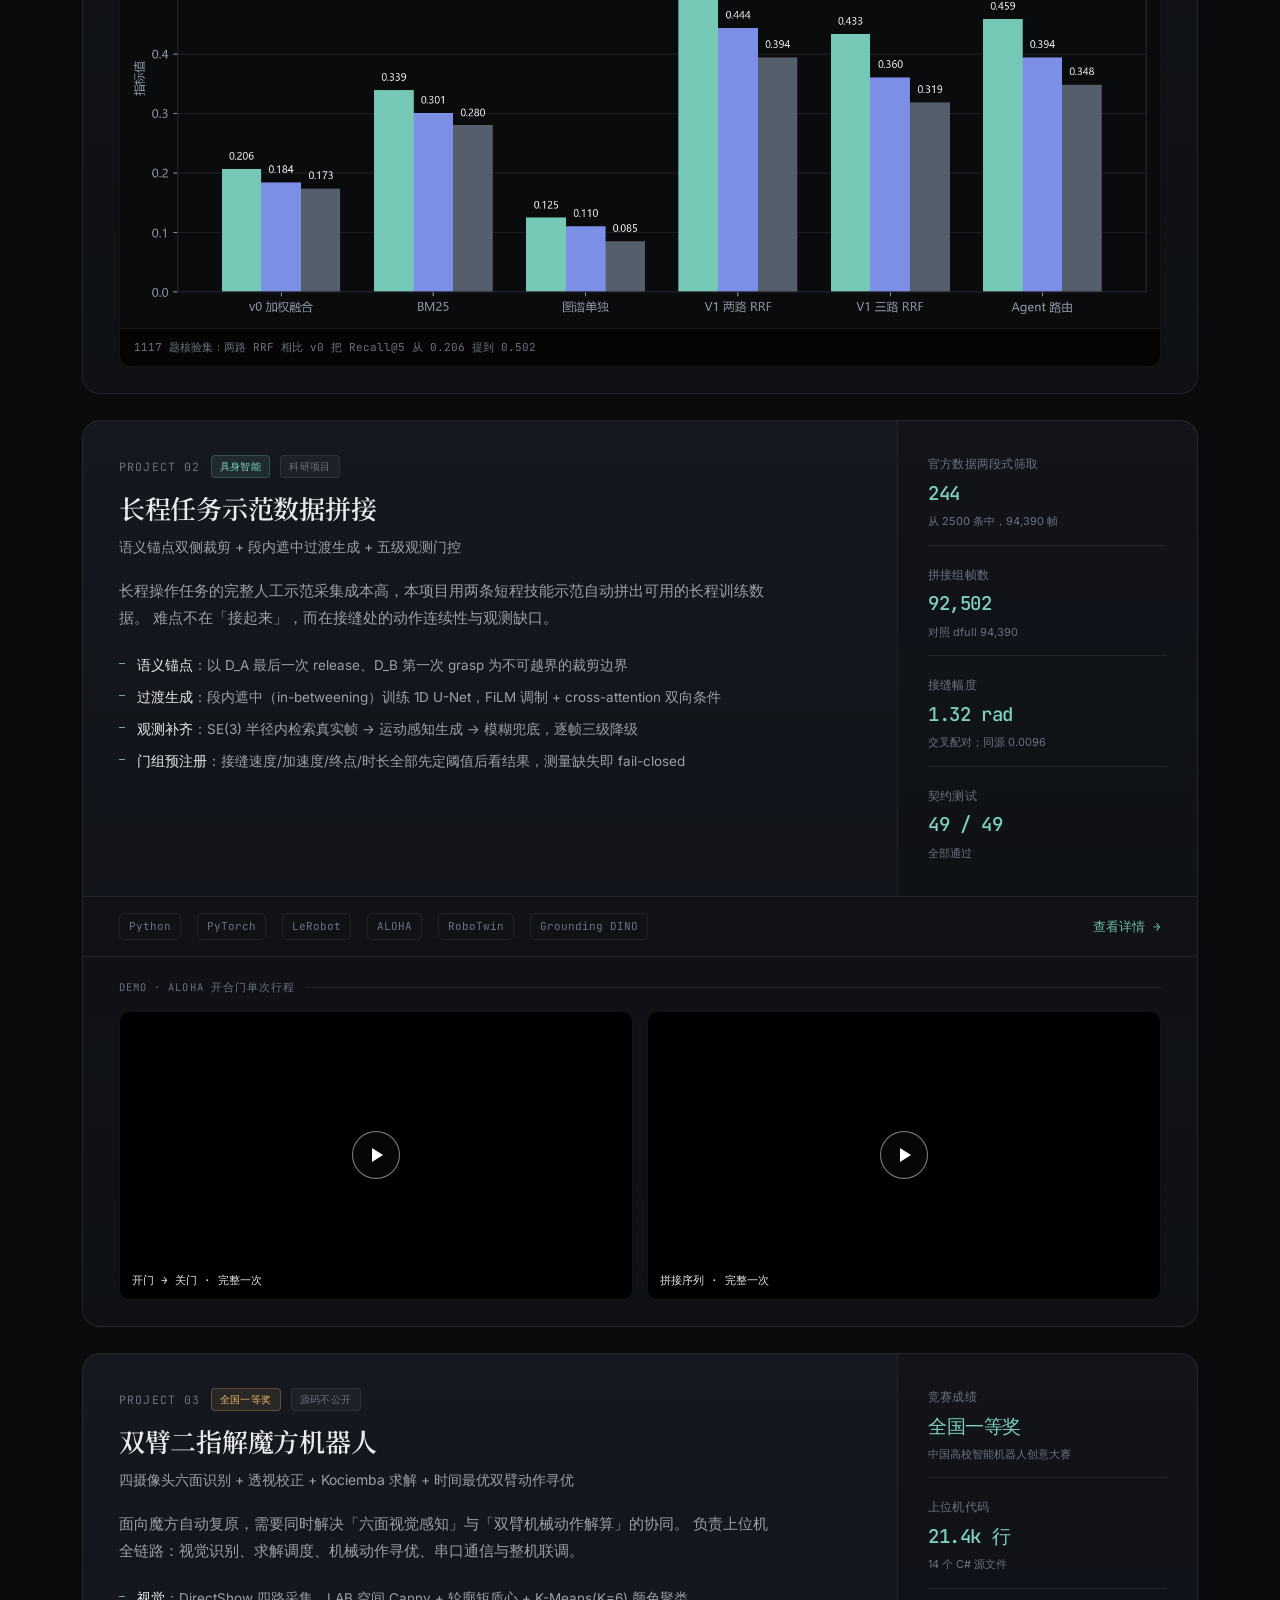
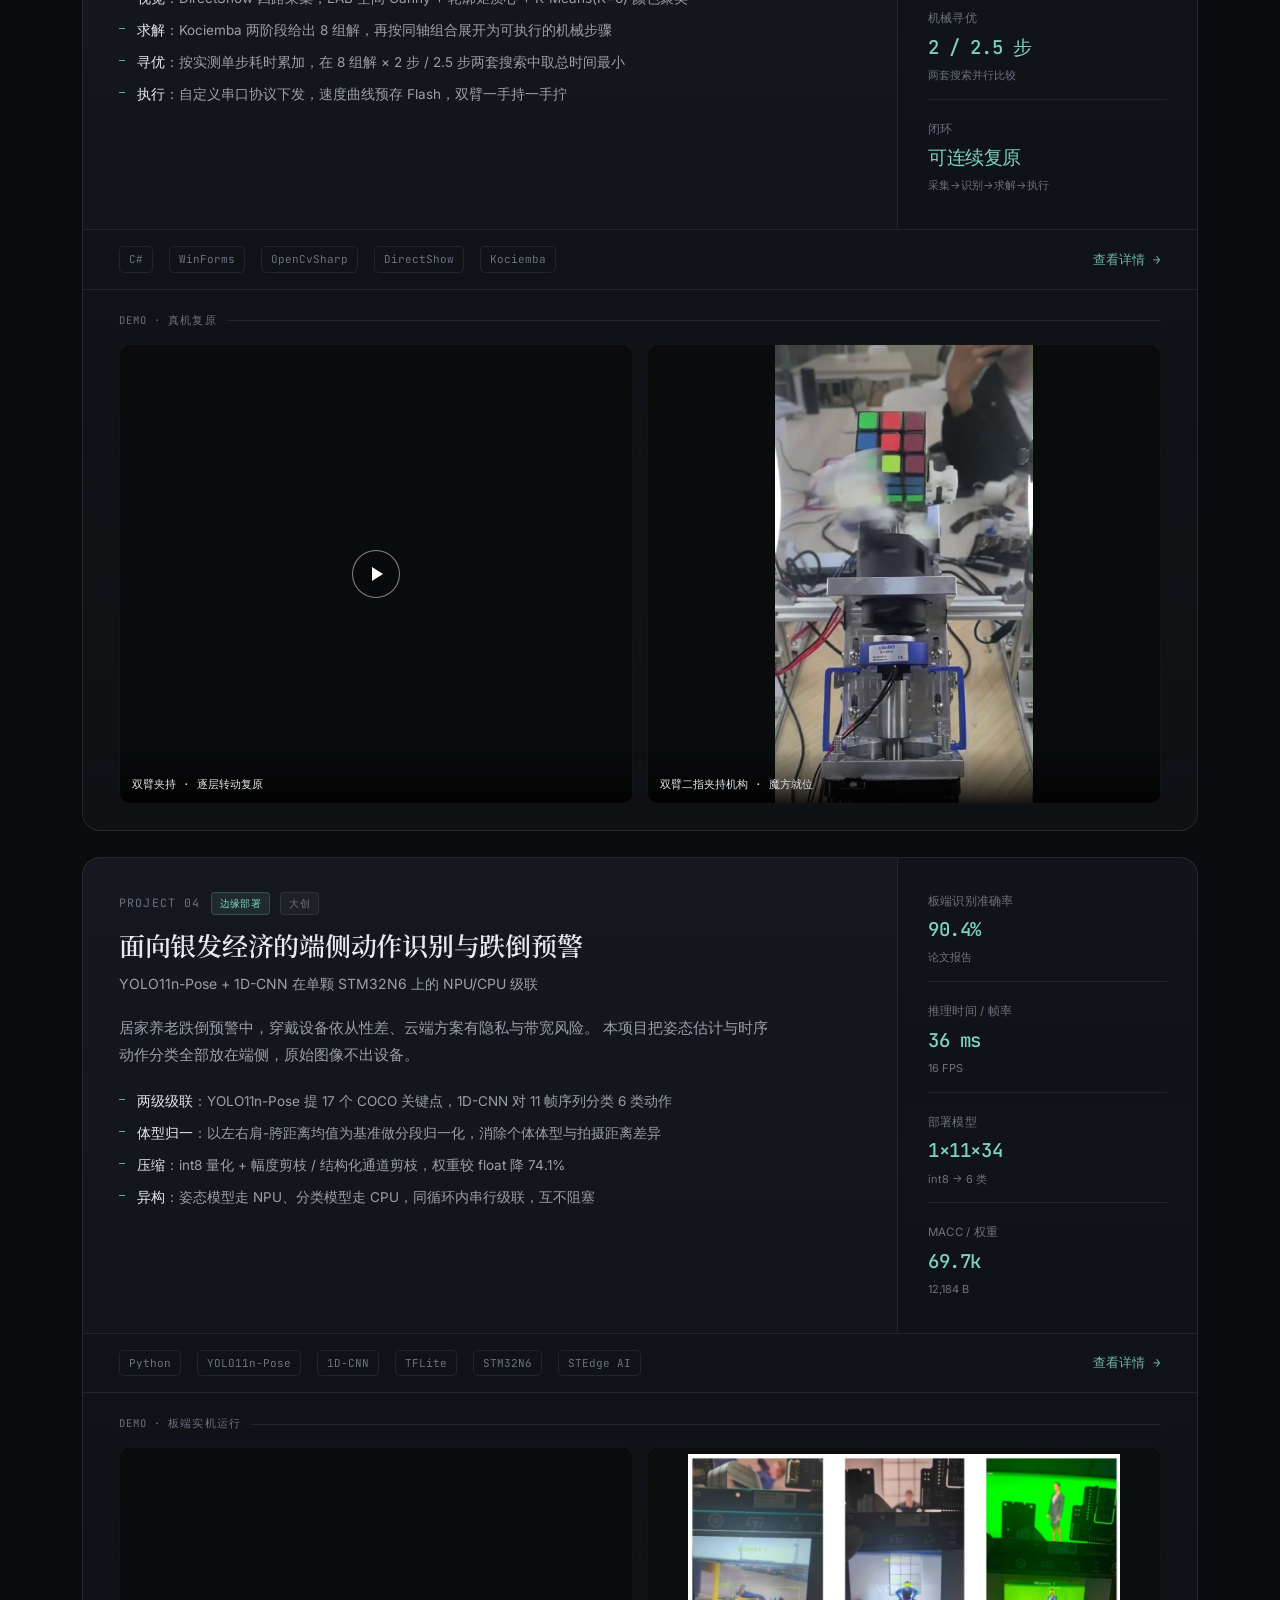
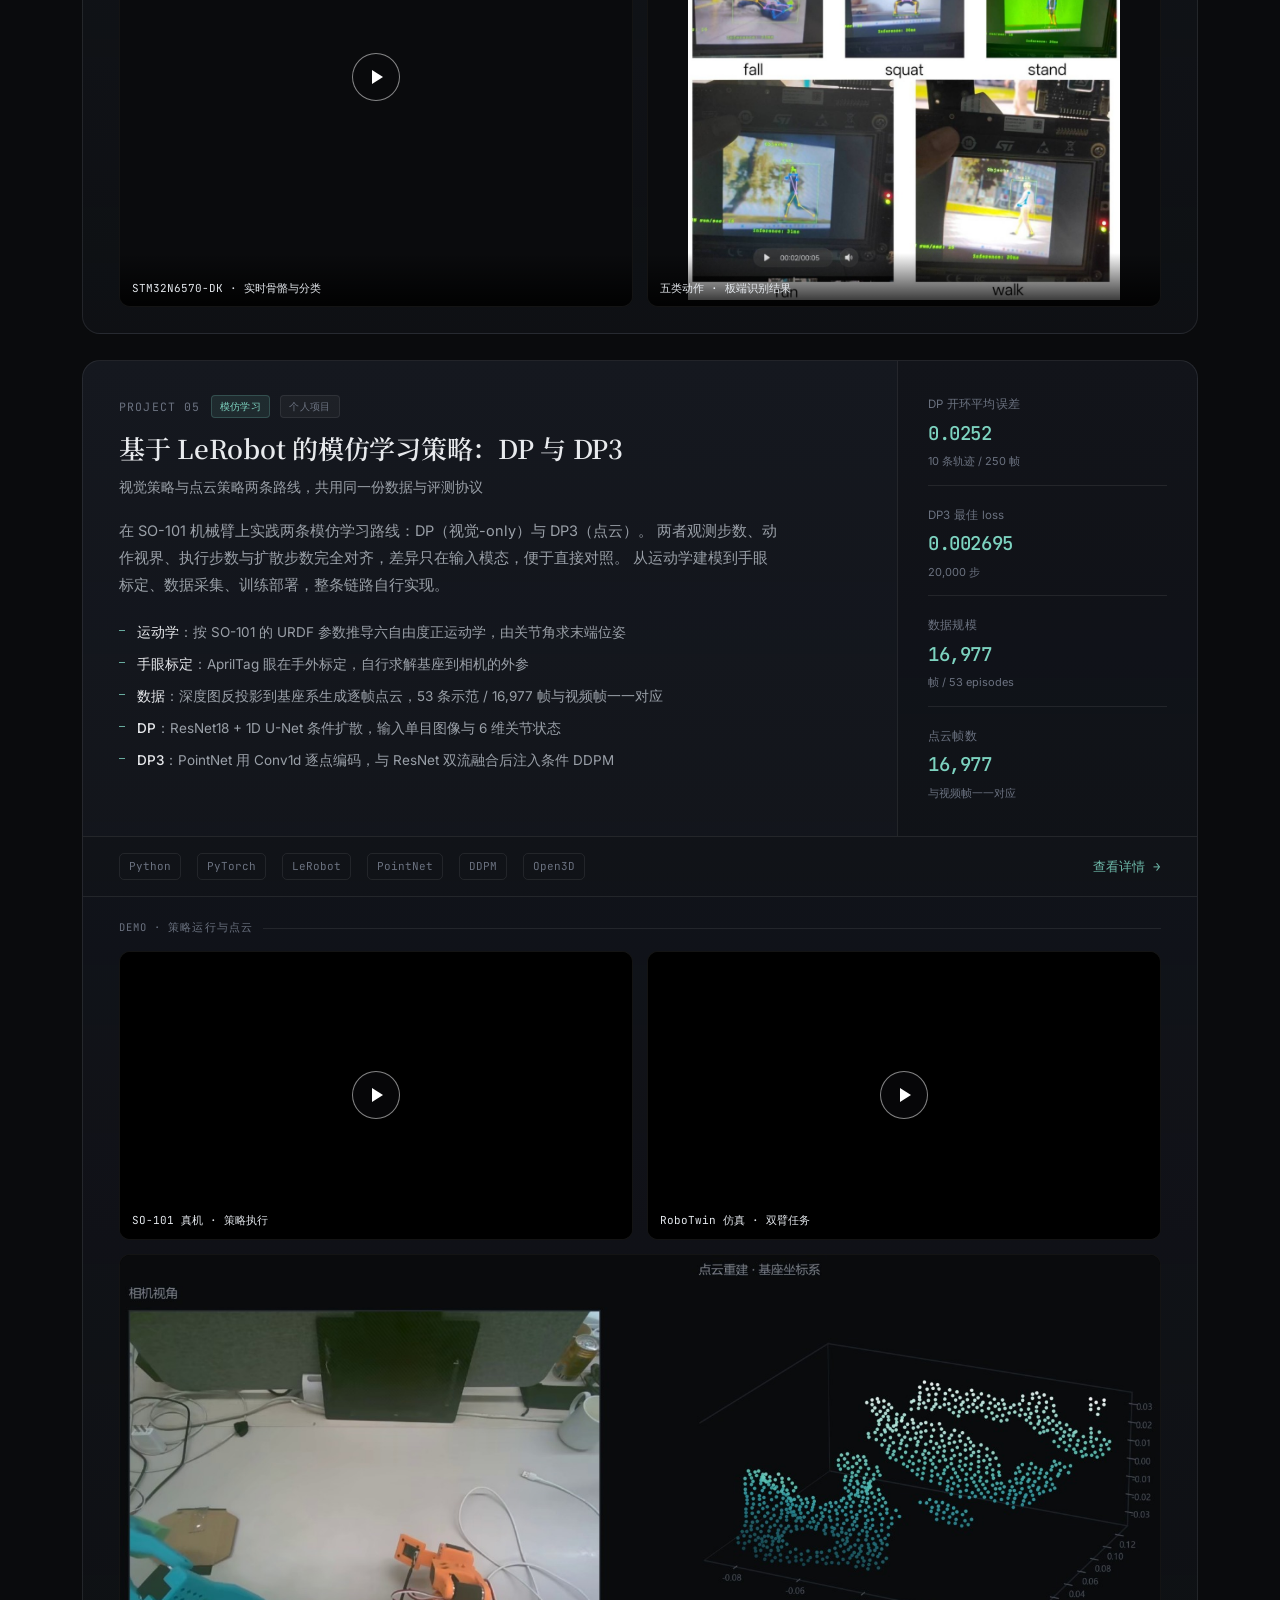
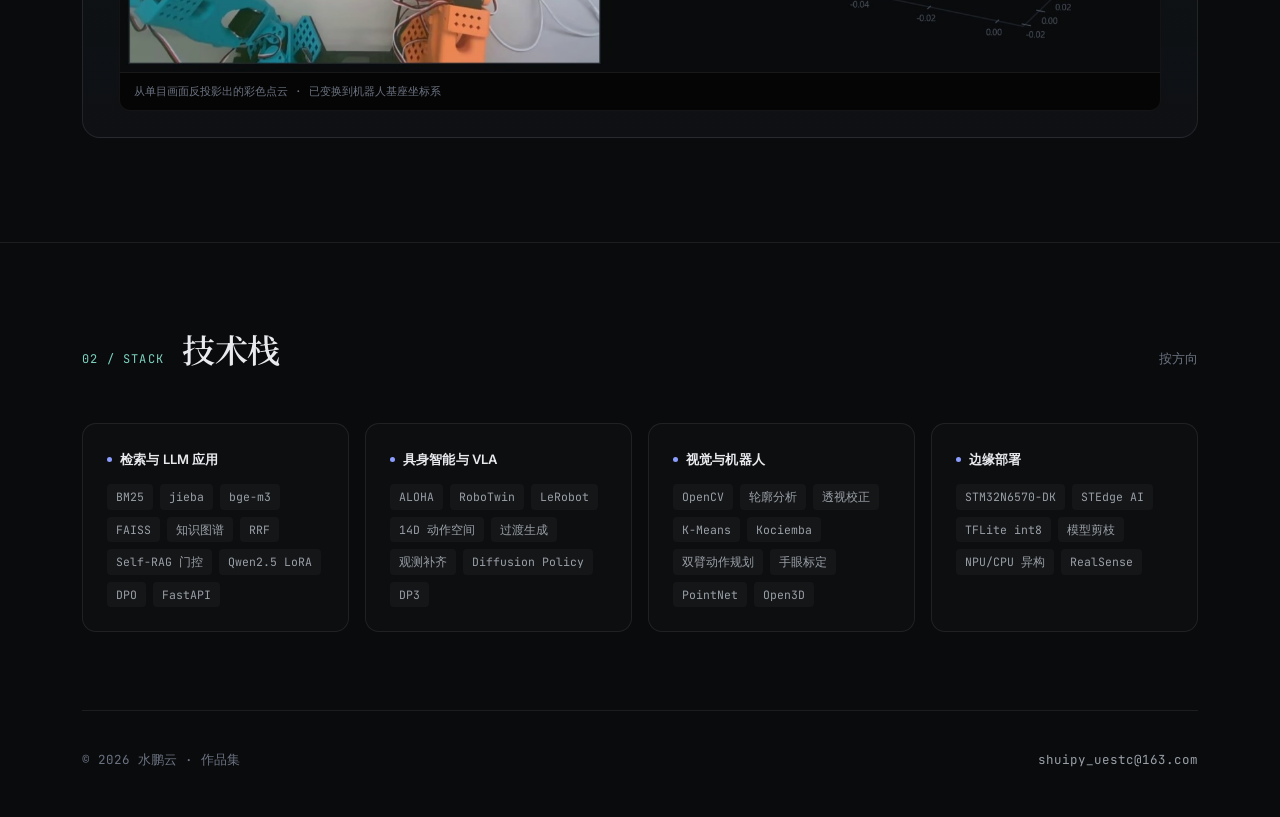
==== commit b31a01ae: "标签行：LLM 应用改为 AI 算法" ====
--- a/index.html
+++ b/index.html
@@ -334,7 +334,7 @@
   <div class="wrap">
     <div class="hero-grid">
       <div class="hero-main">
-        <div class="kicker">具身智能 · Agent 开发 / LLM 应用实习 · RAG</div>
+        <div class="kicker">具身智能 · Agent 开发 / AI 算法 · RAG</div>
         <h1>作品集</h1>
         <p class="hero-sub">
           我叫<strong>水鹏云</strong>，本科就读于电子科技大学信息工程专业，GPA 排名前 4%。
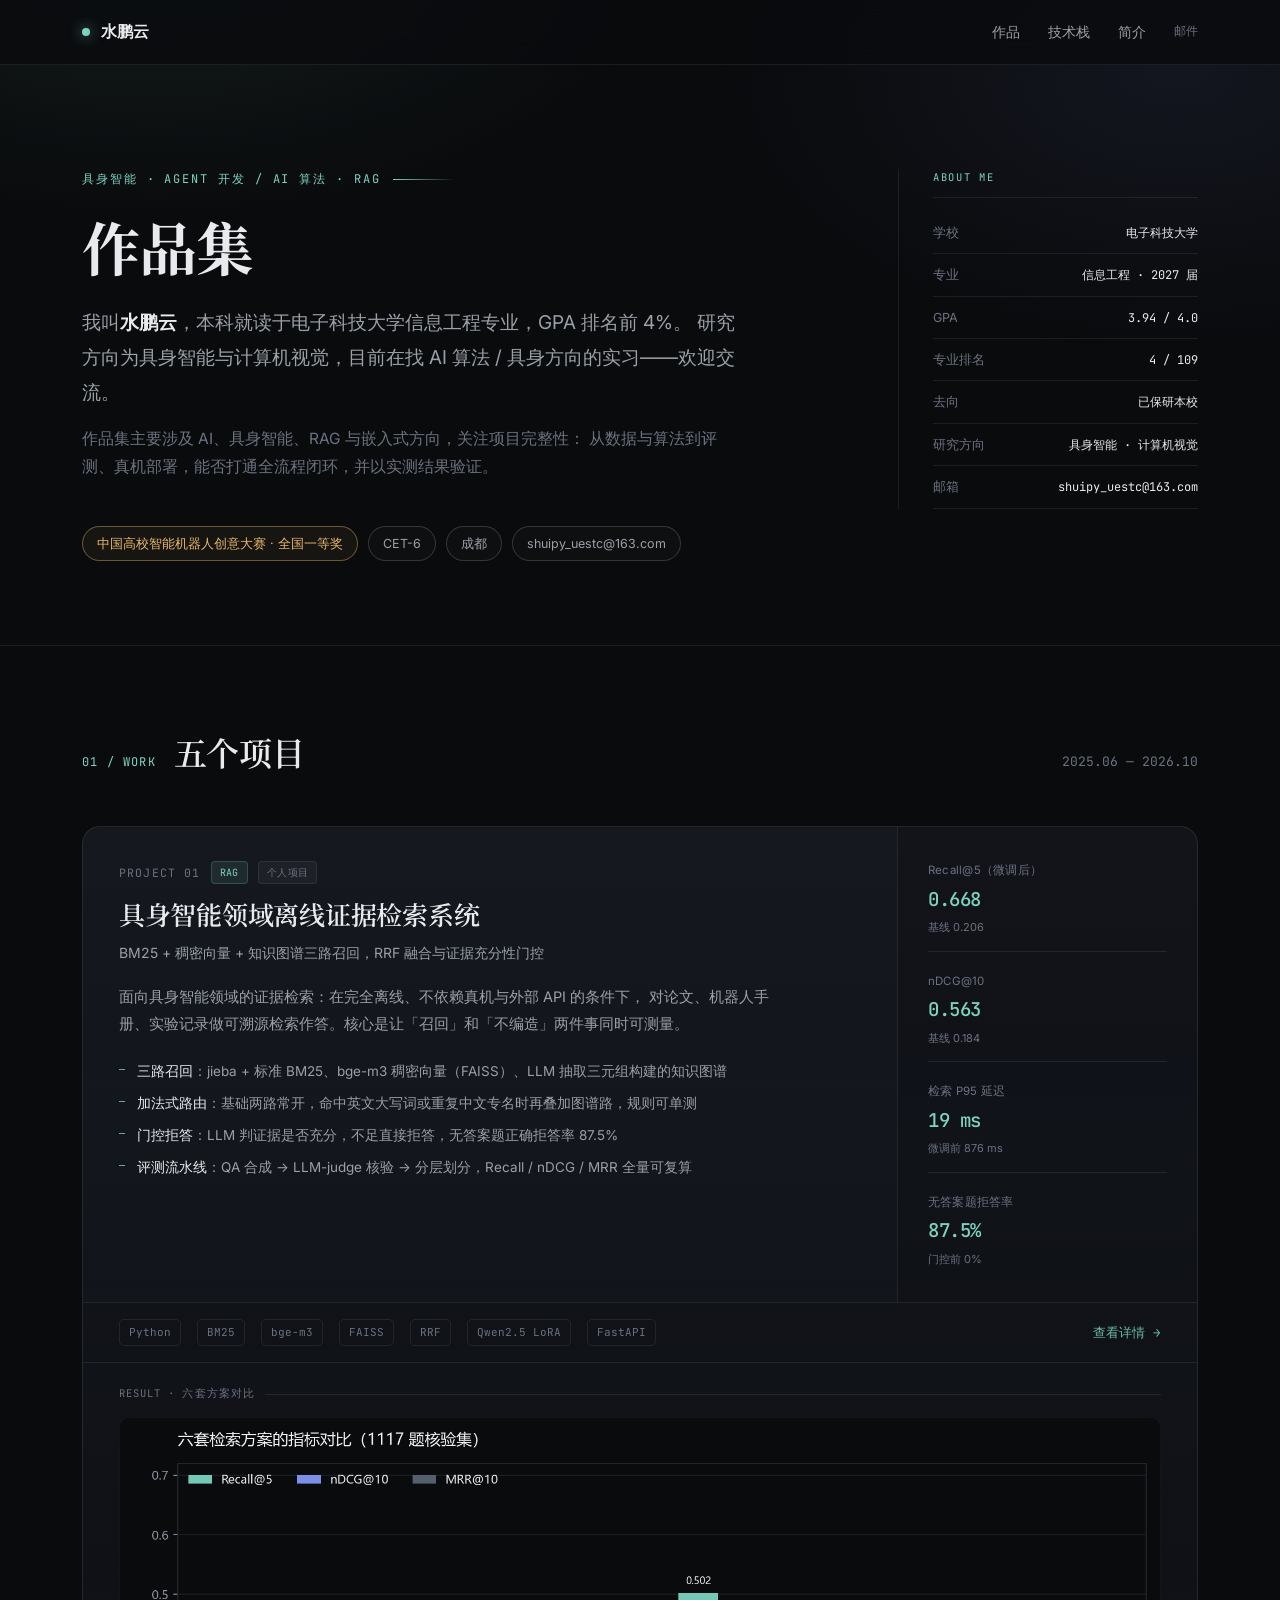
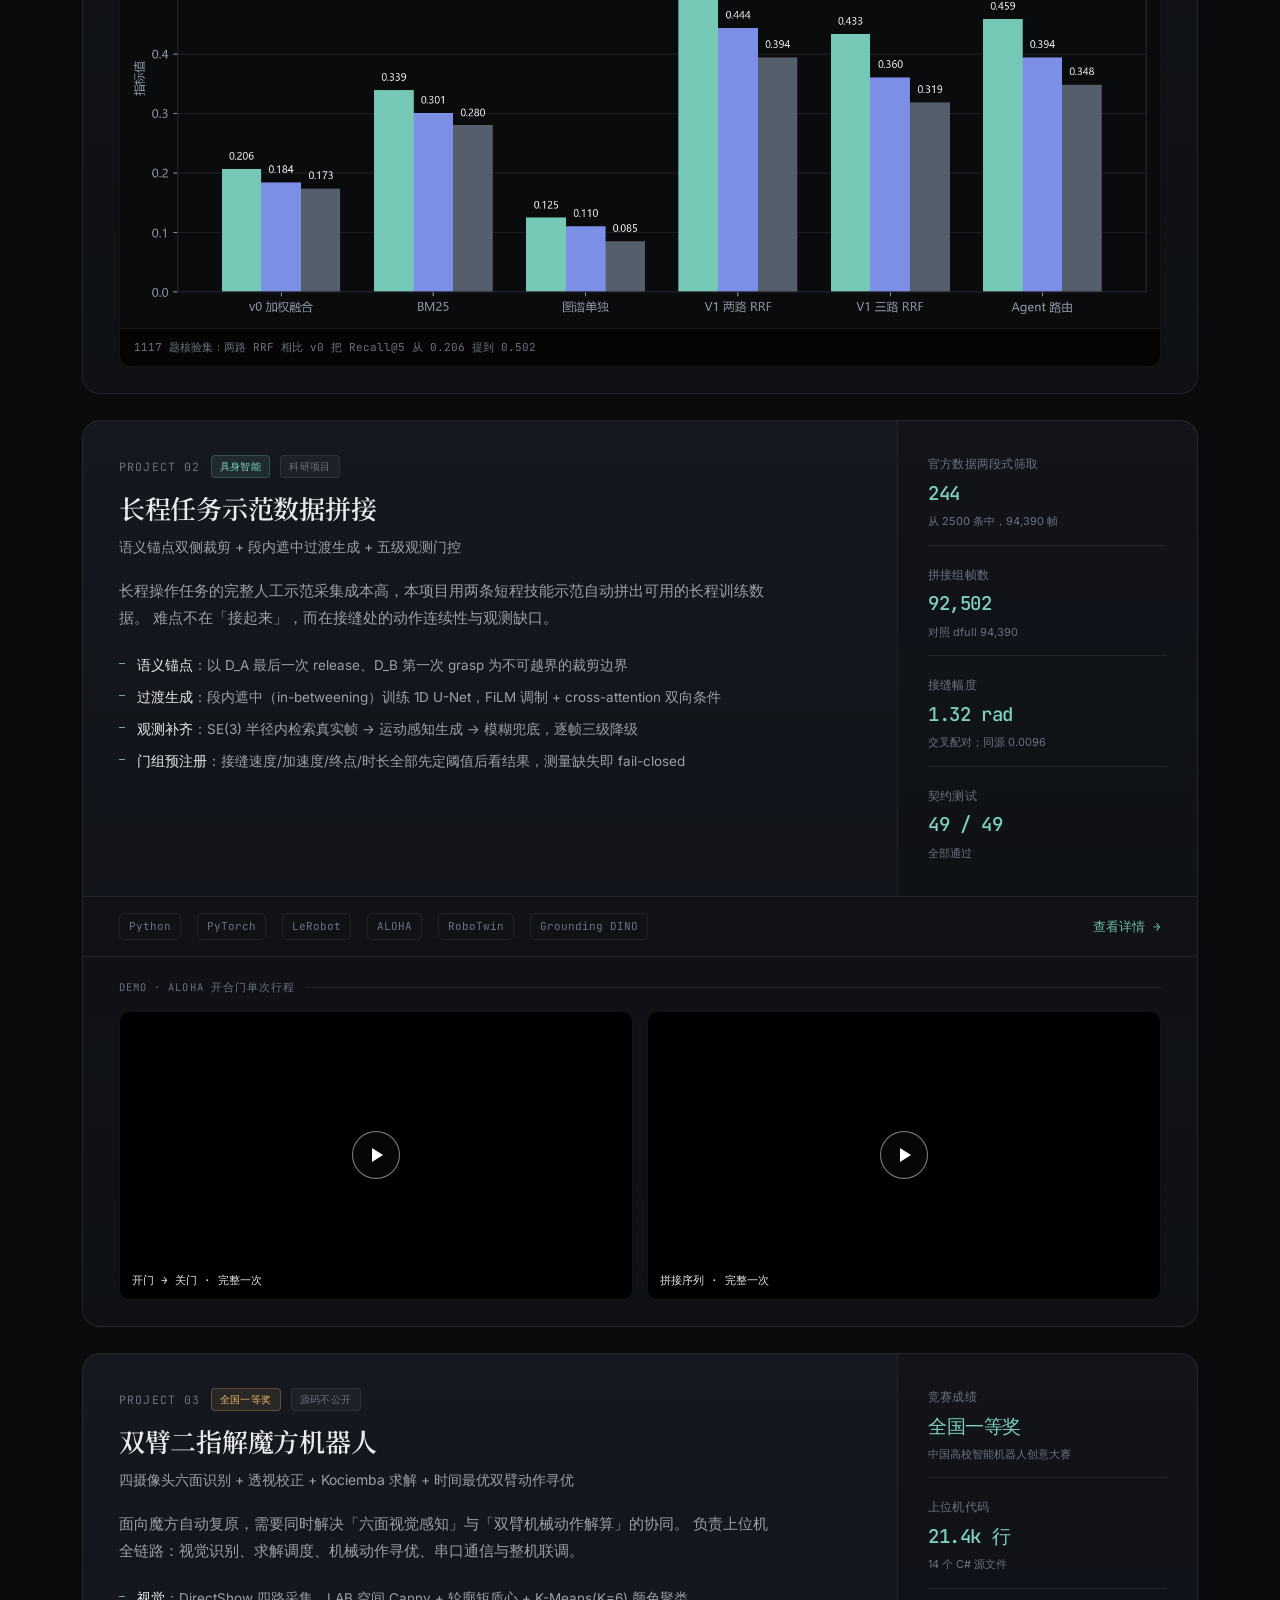
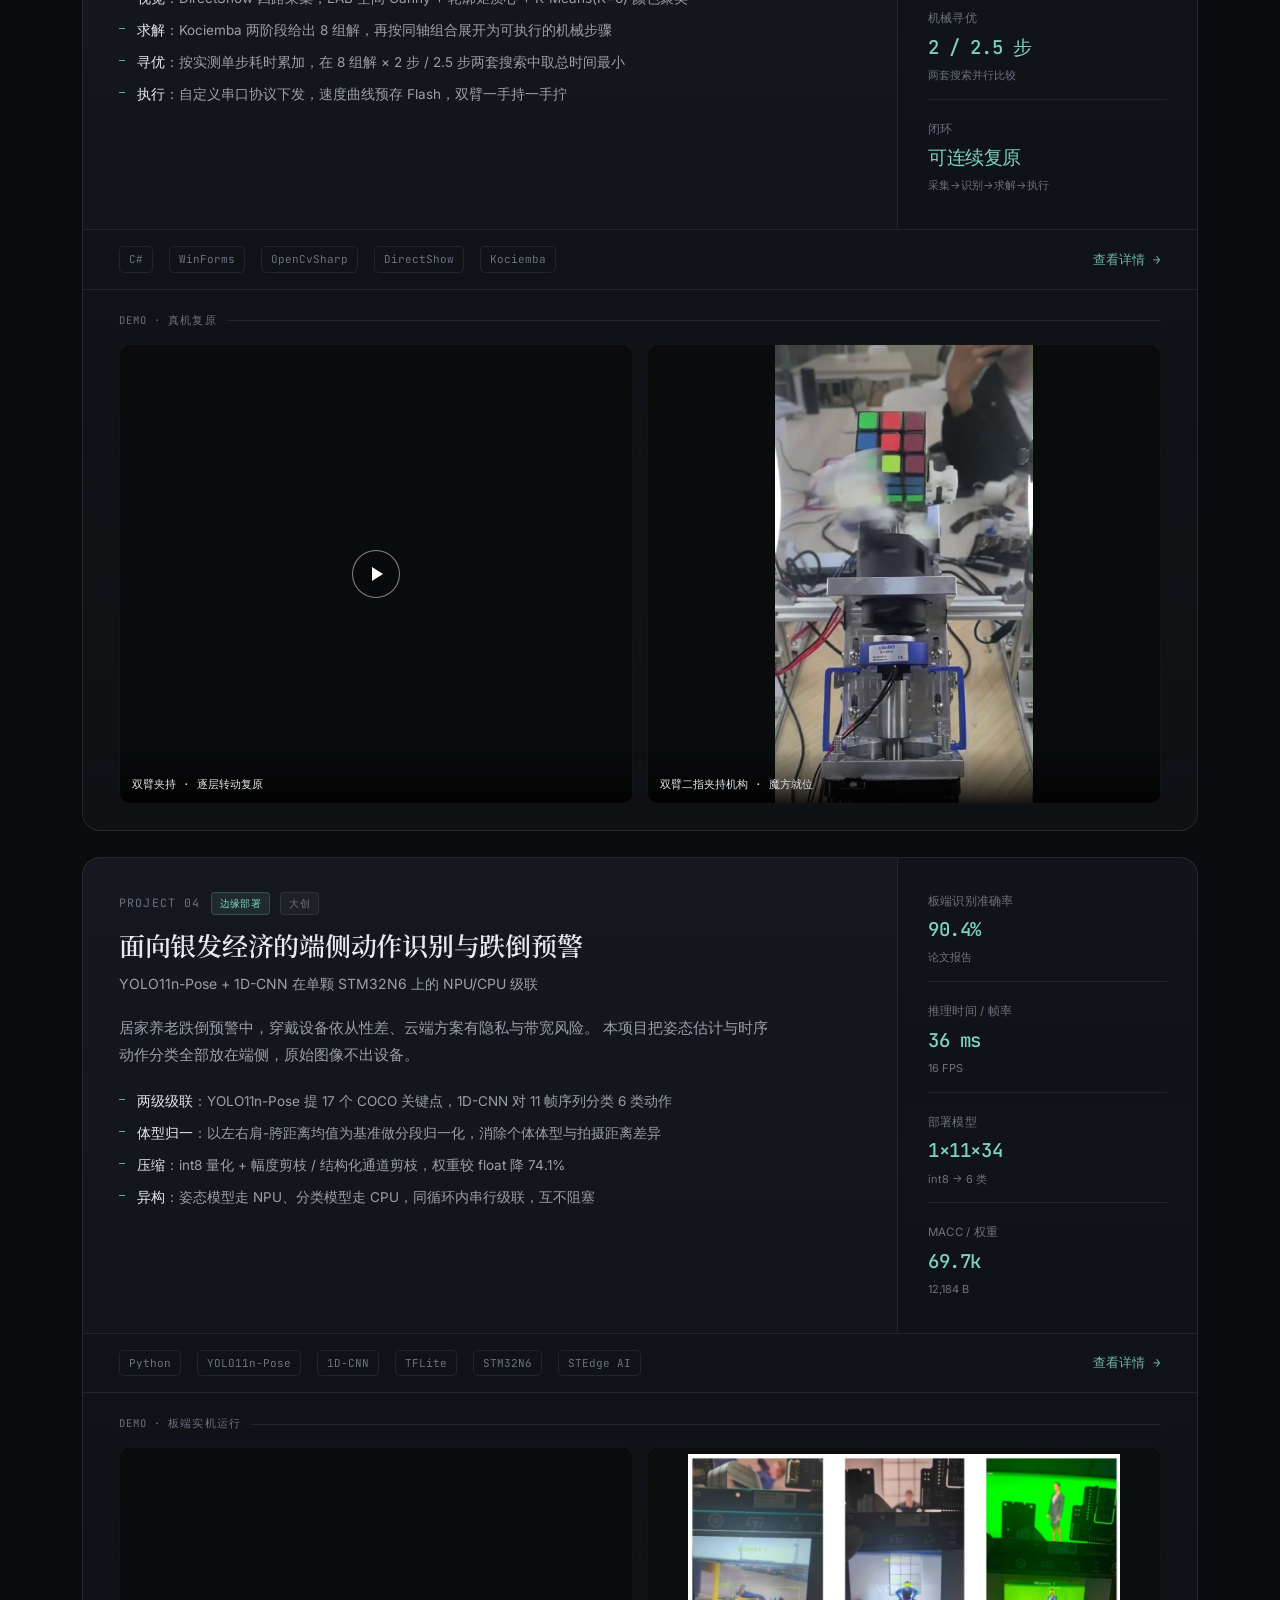
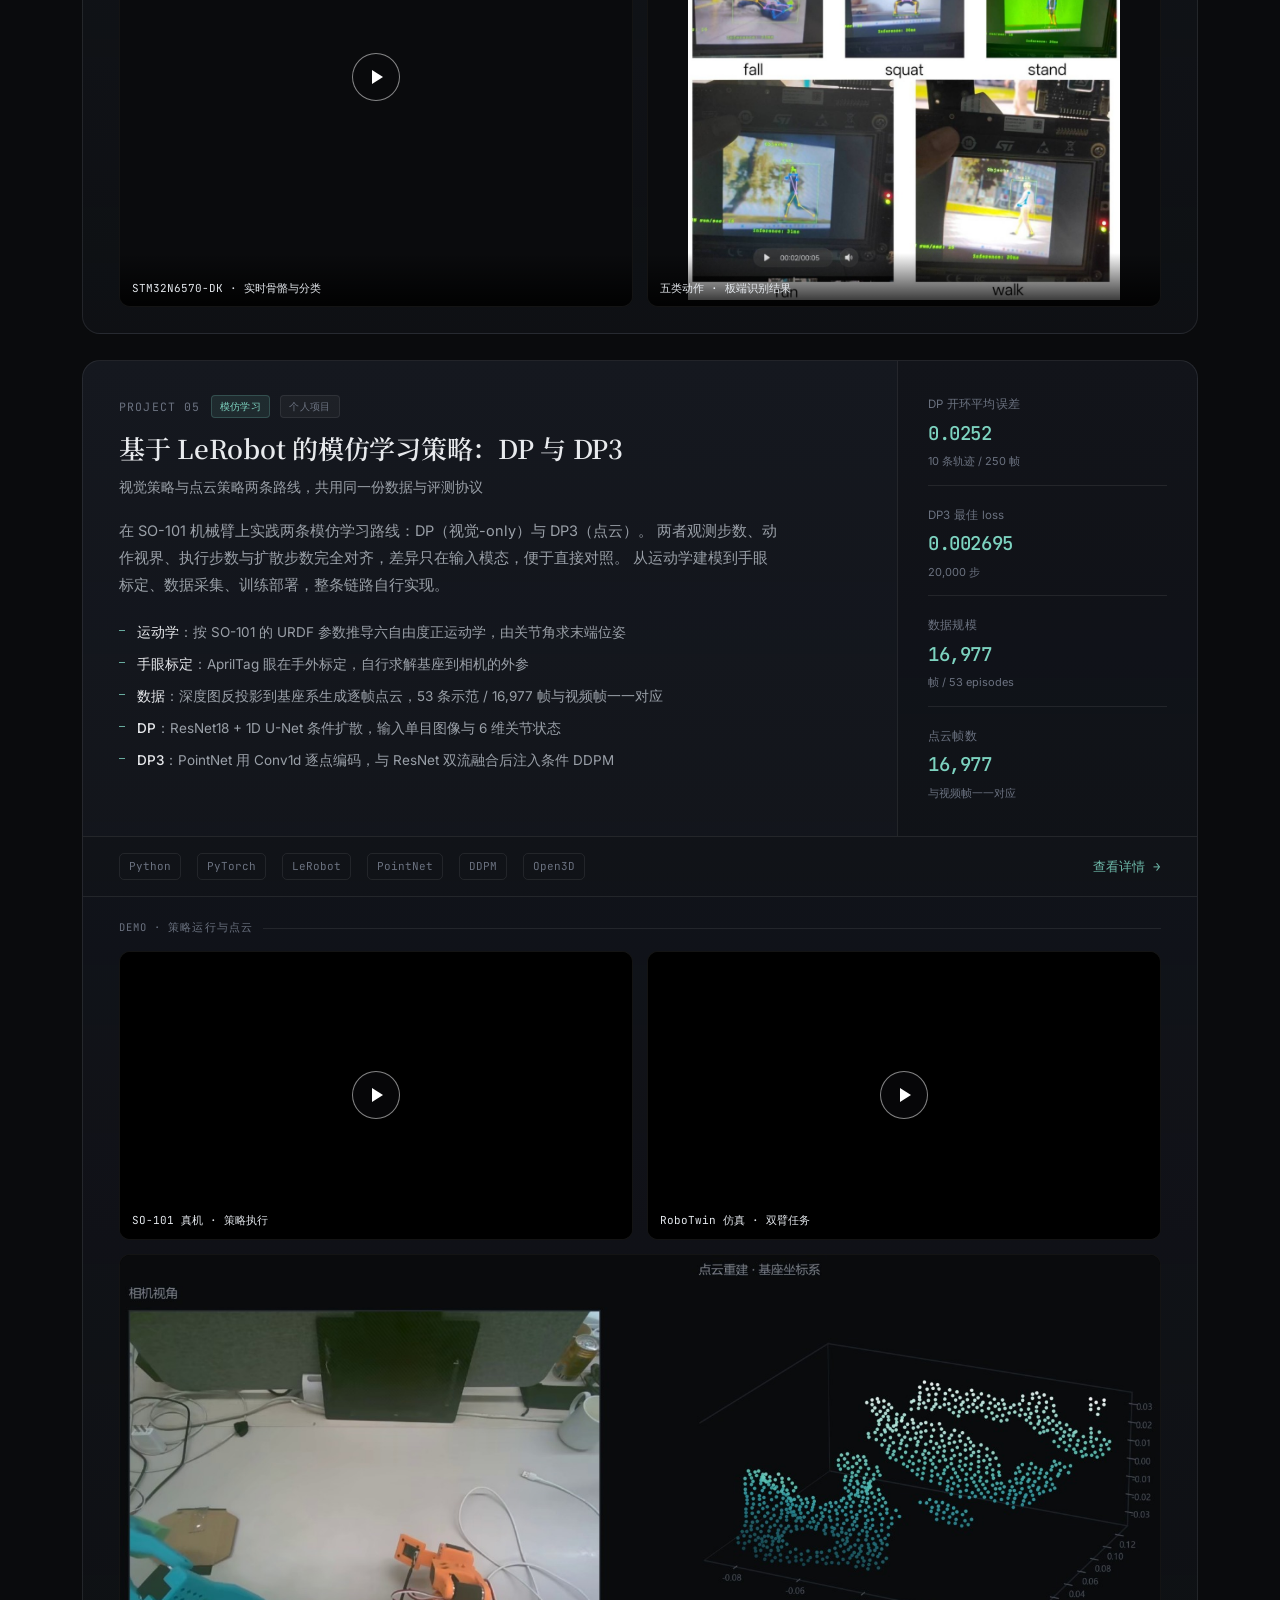
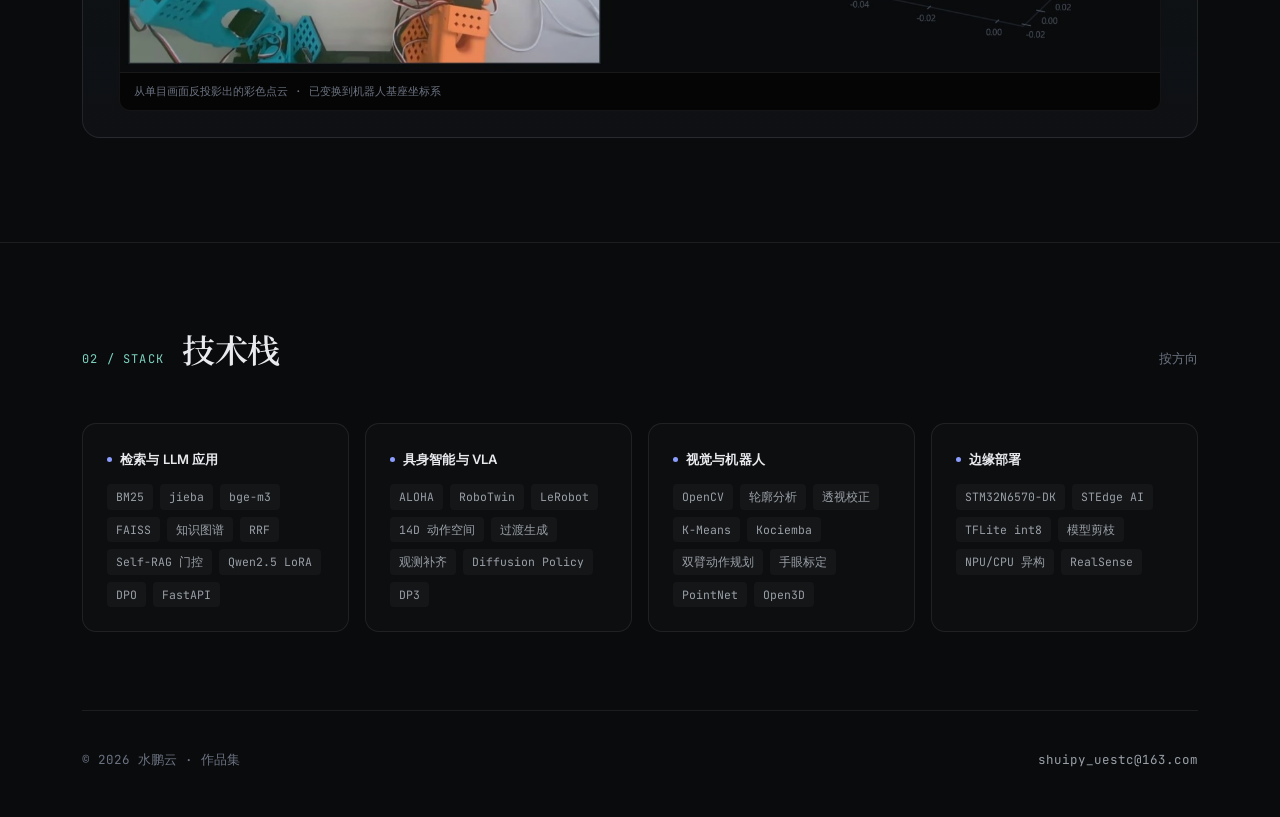
==== commit bf670ccc: "求职方向改为 AI 算法 / 具身" ====
--- a/index.html
+++ b/index.html
@@ -338,7 +338,7 @@
         <h1>作品集</h1>
         <p class="hero-sub">
           我叫<strong>水鹏云</strong>，本科就读于电子科技大学信息工程专业，GPA 排名前 4%。
-          研究方向为具身智能与计算机视觉，目前在找 Agent / LLM 应用方向的实习——欢迎交流。
+          研究方向为具身智能与计算机视觉，目前在找 AI 算法 / 具身方向的实习——欢迎交流。
         </p>
         <p class="hero-sub hero-sub-2">
           作品集主要涉及 AI、具身智能、RAG 与嵌入式方向，关注项目完整性：
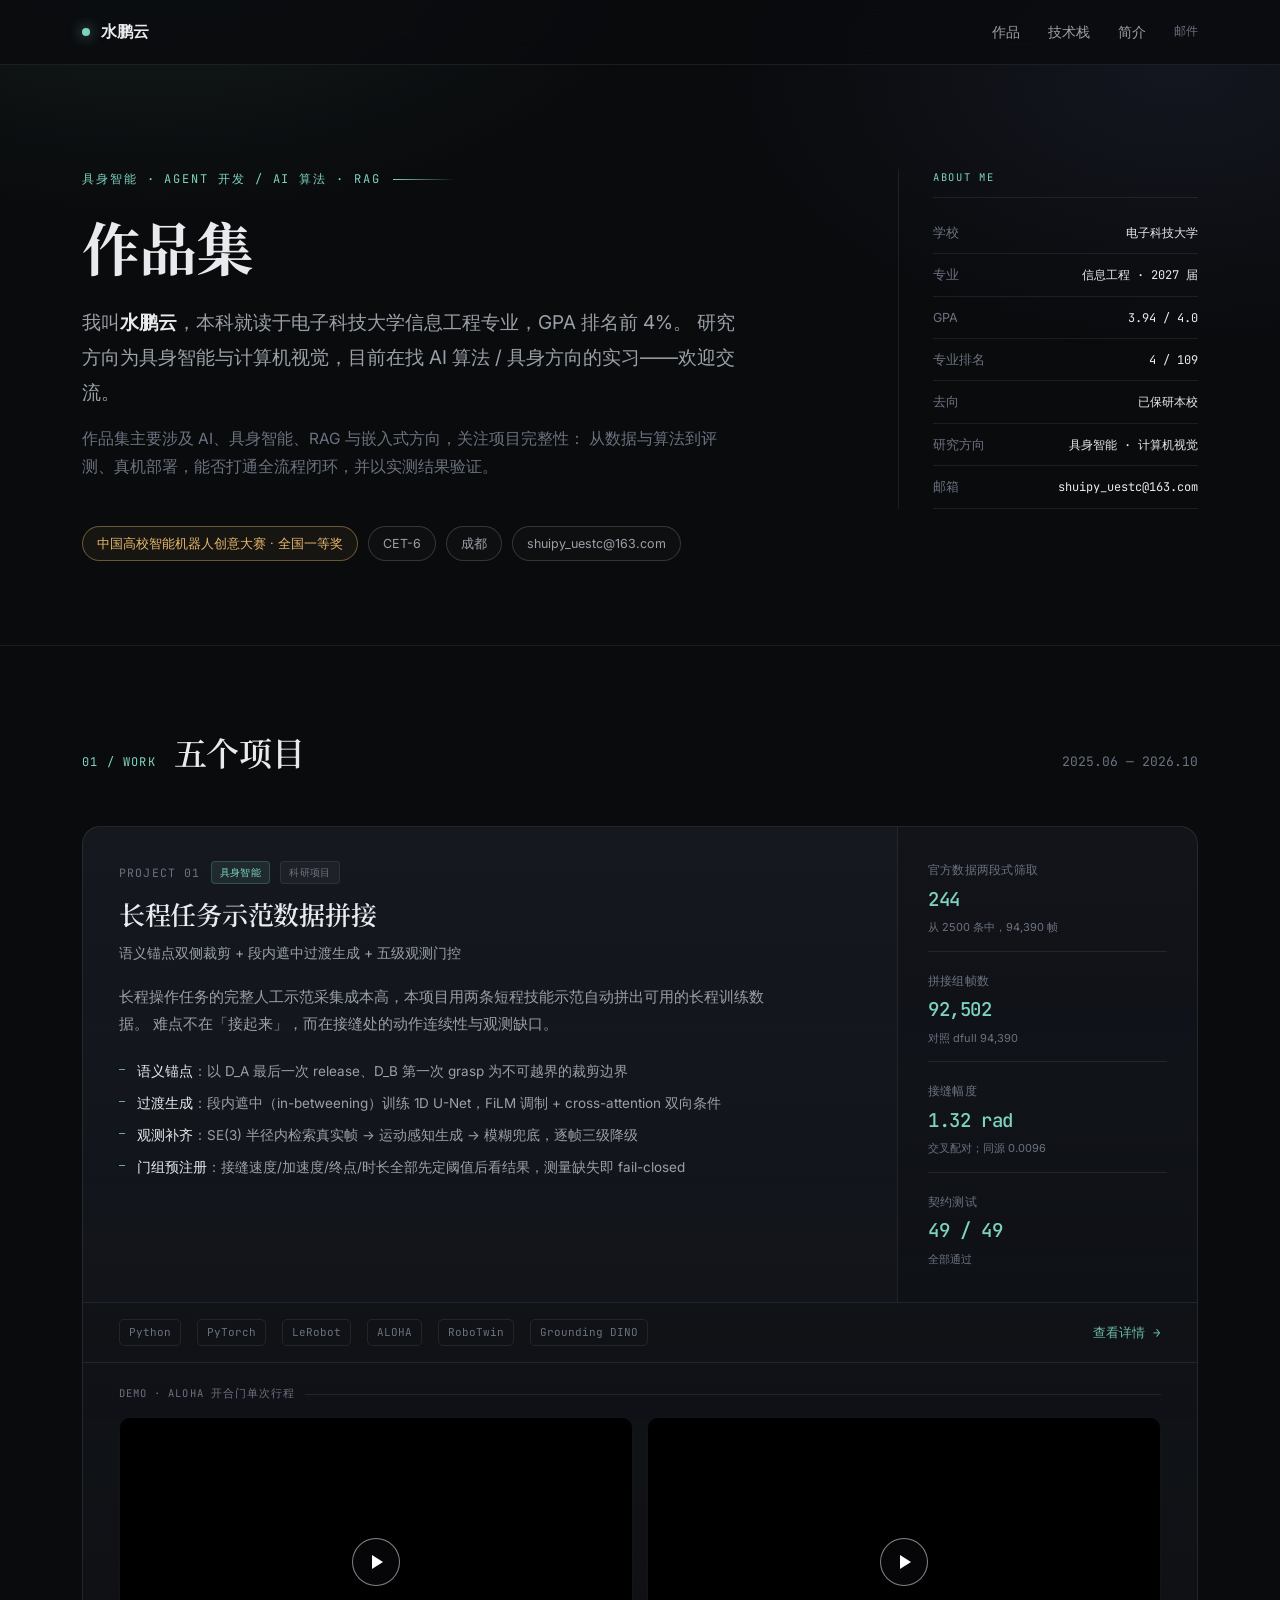
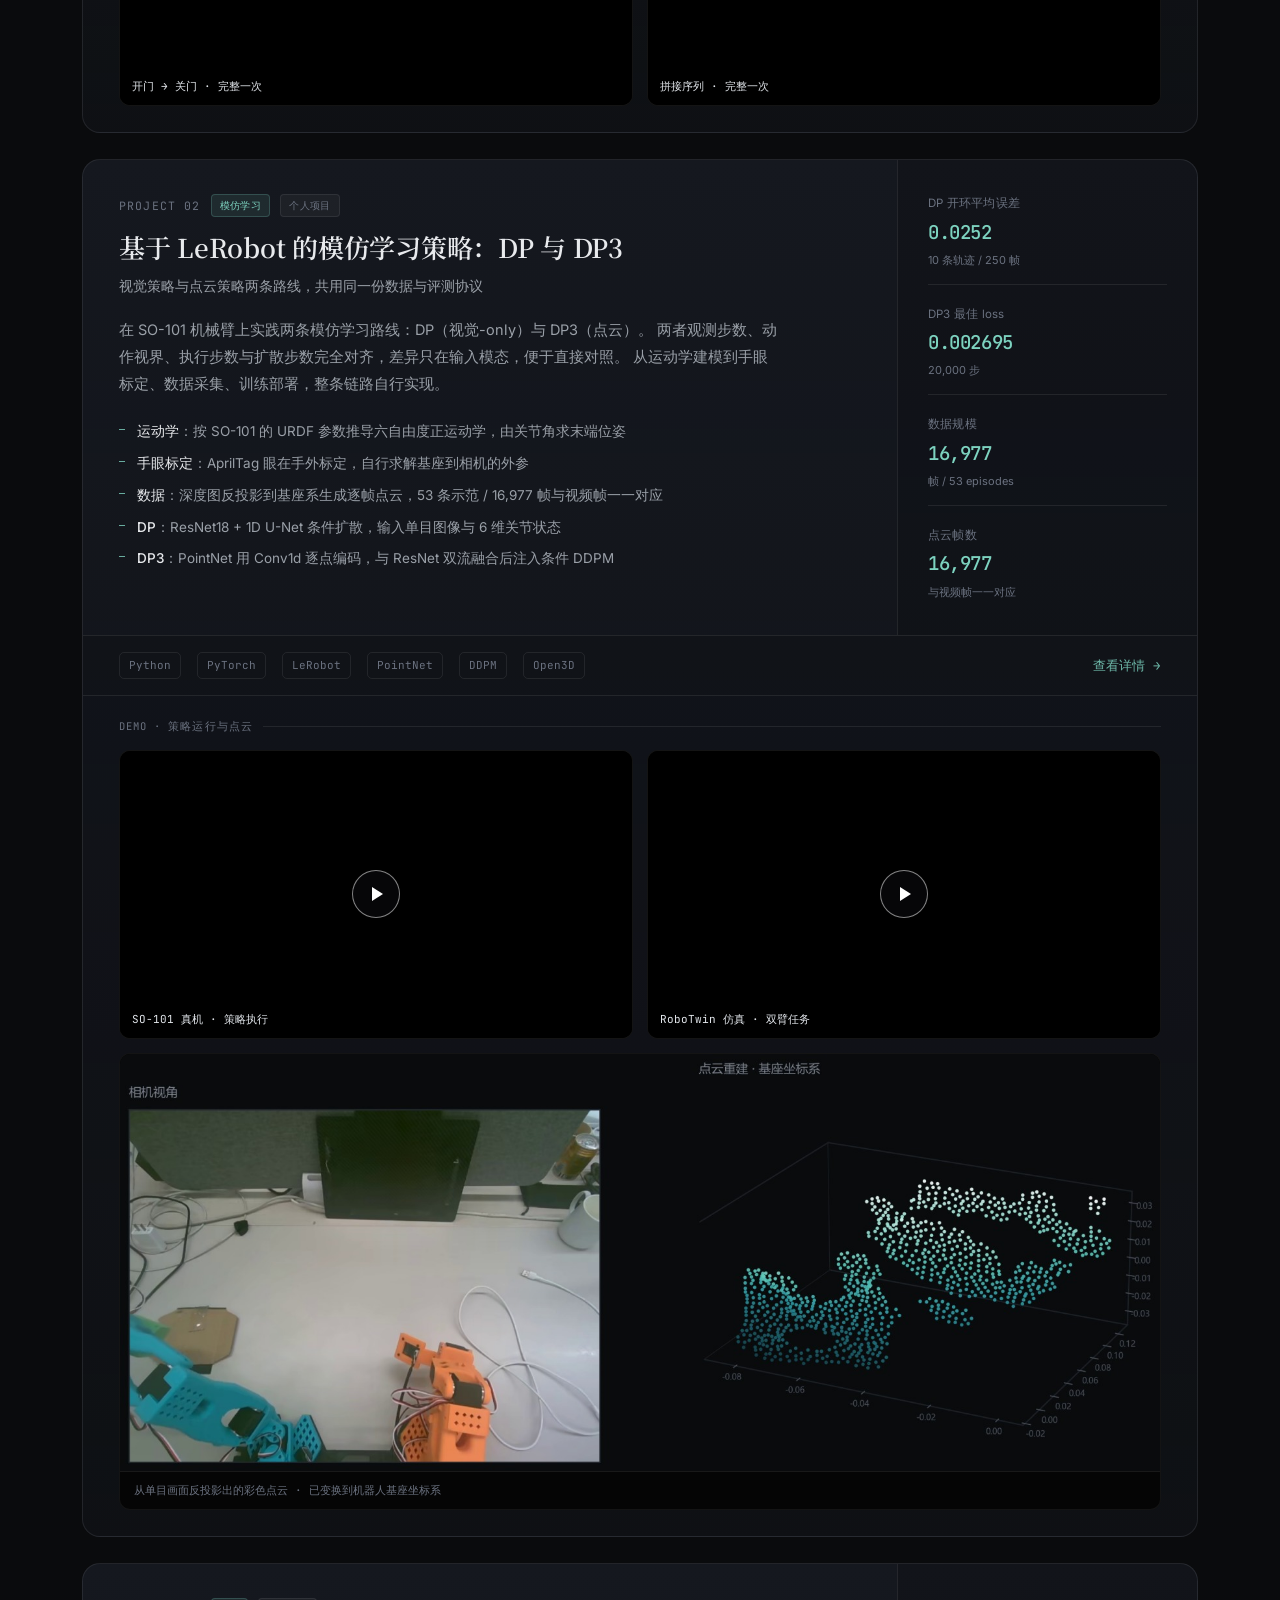
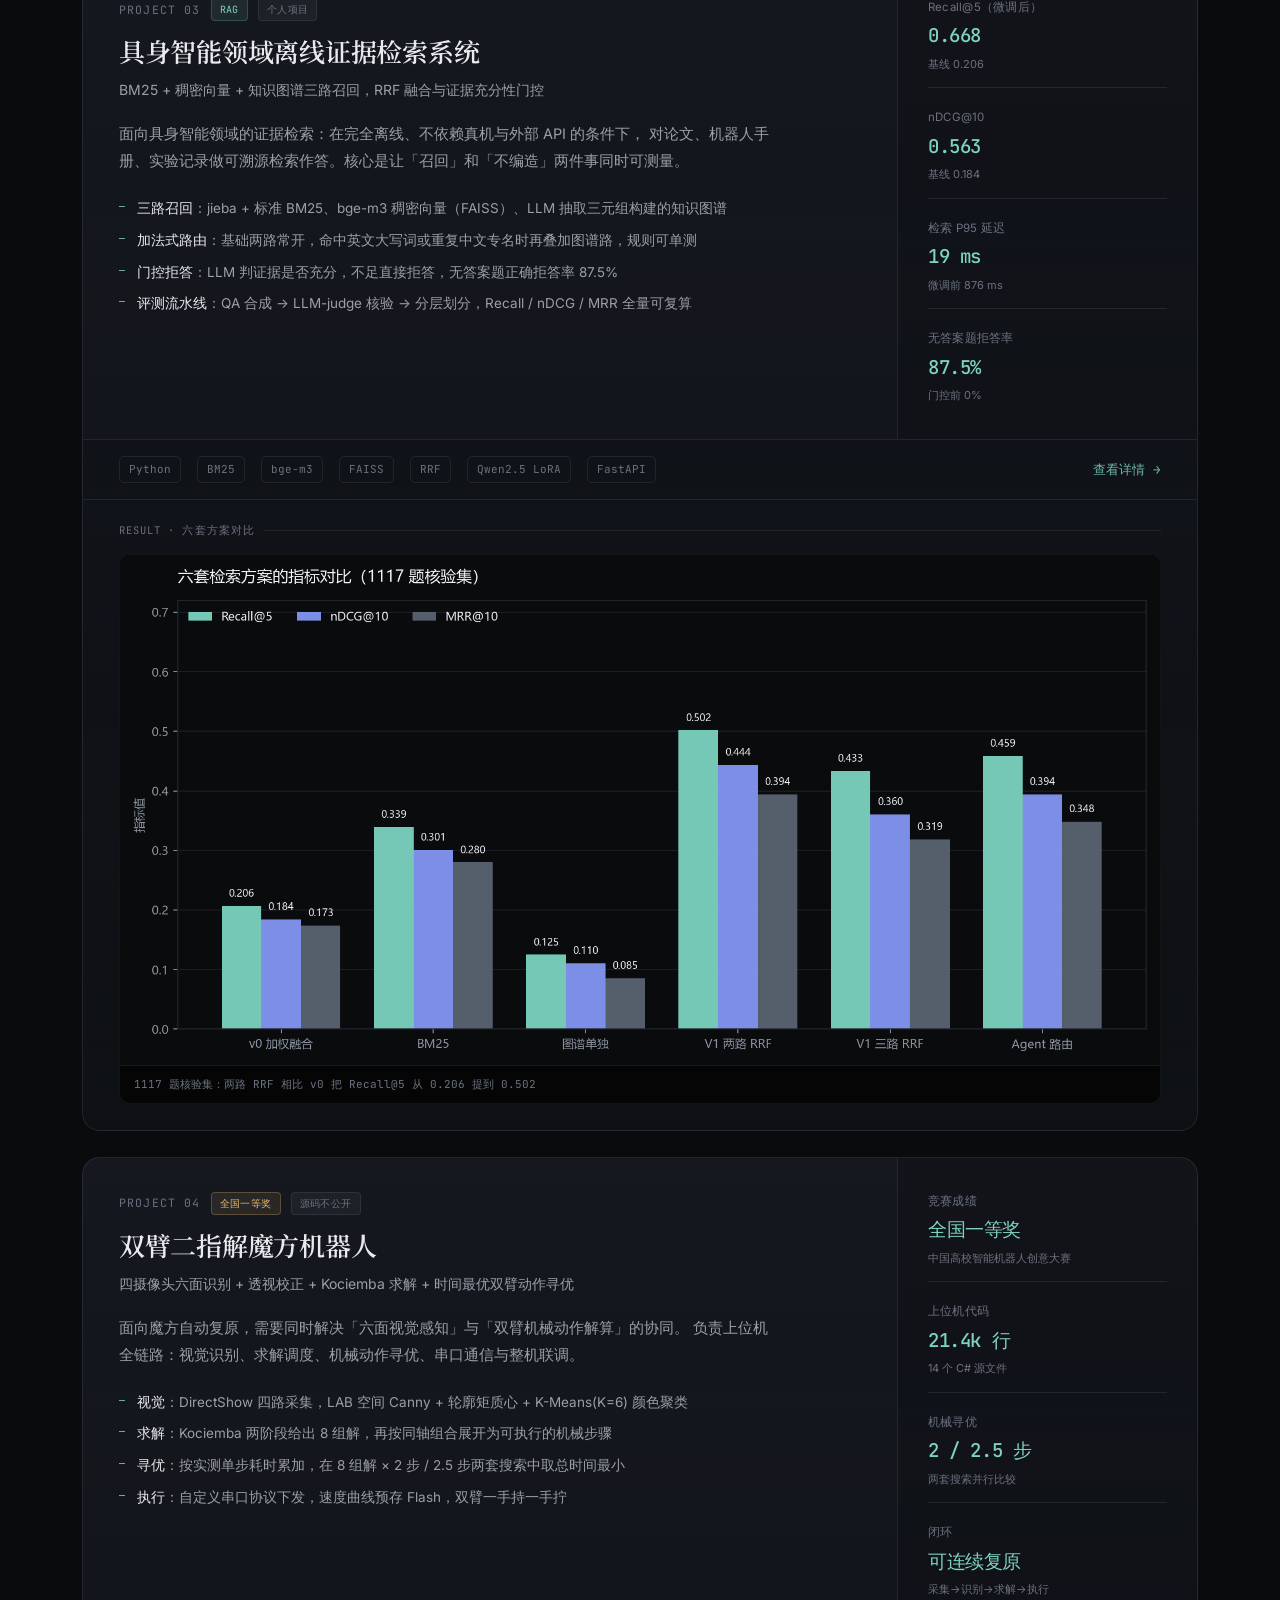
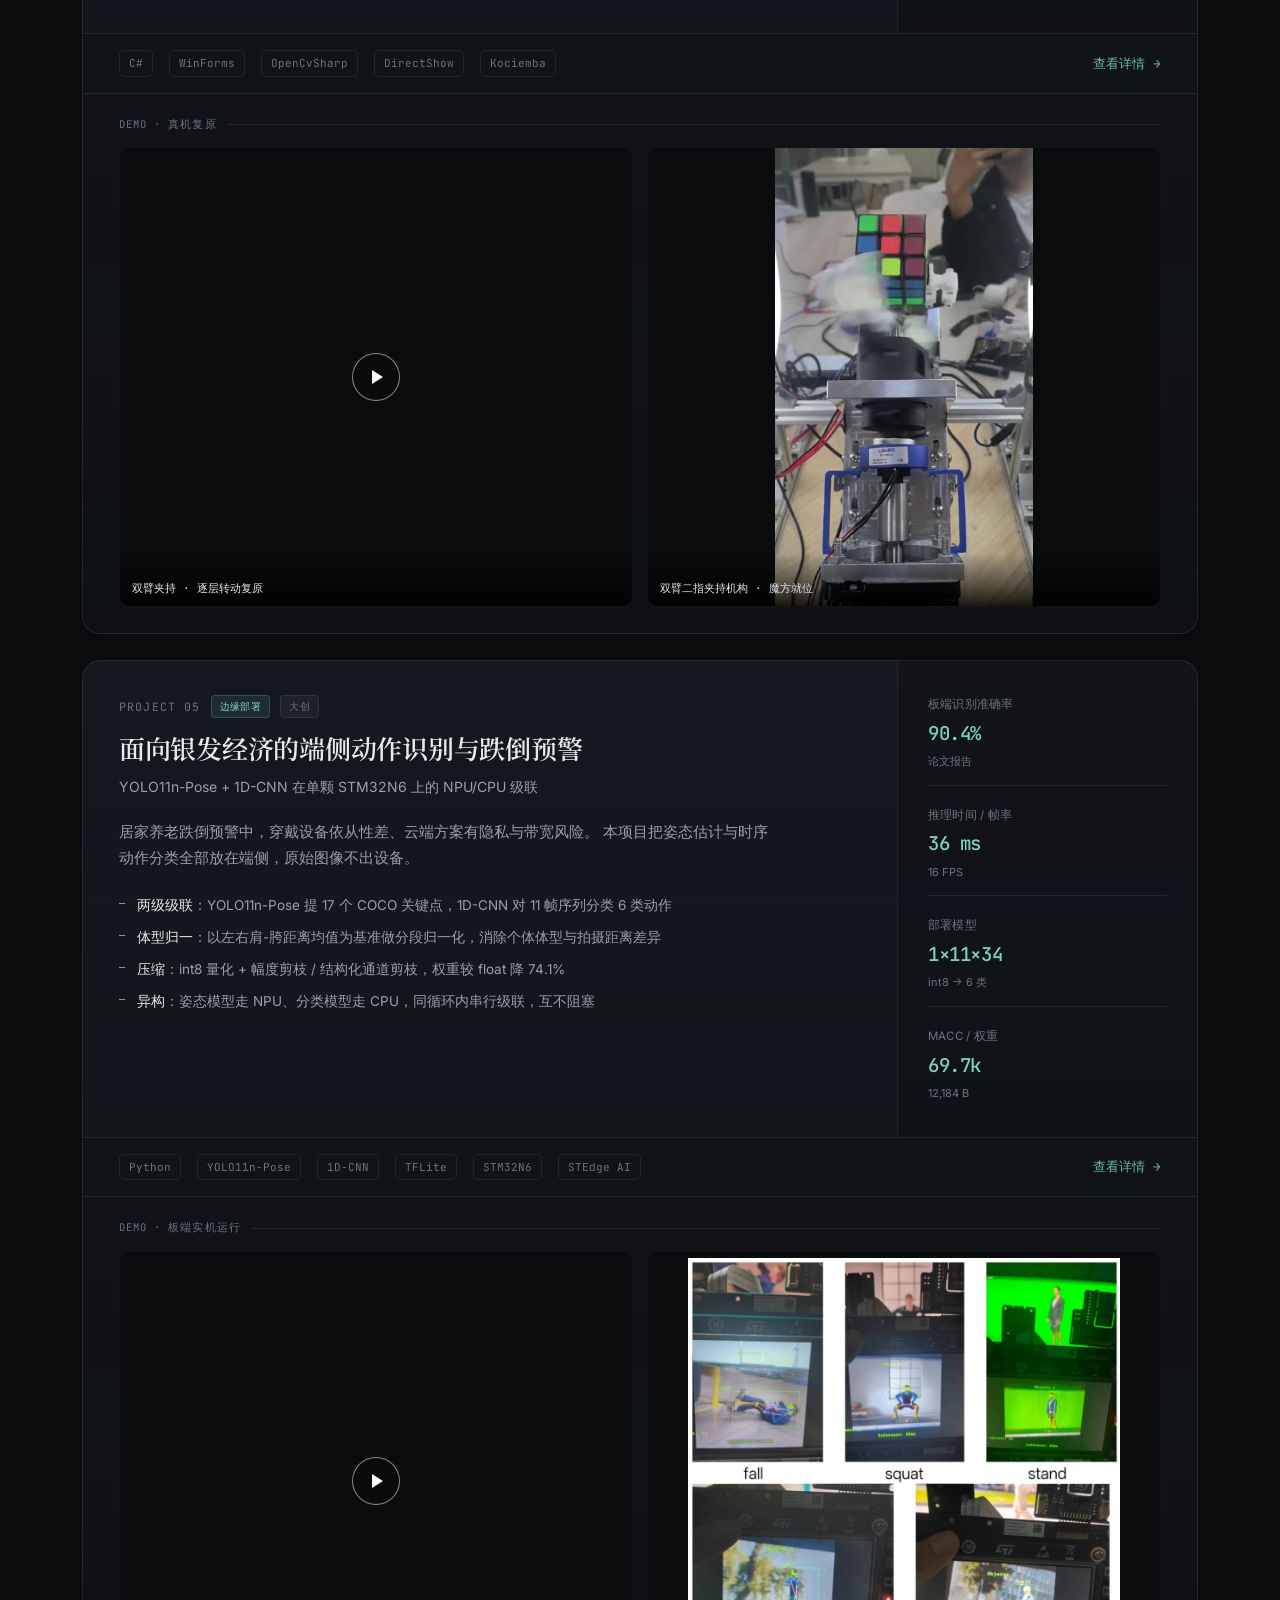
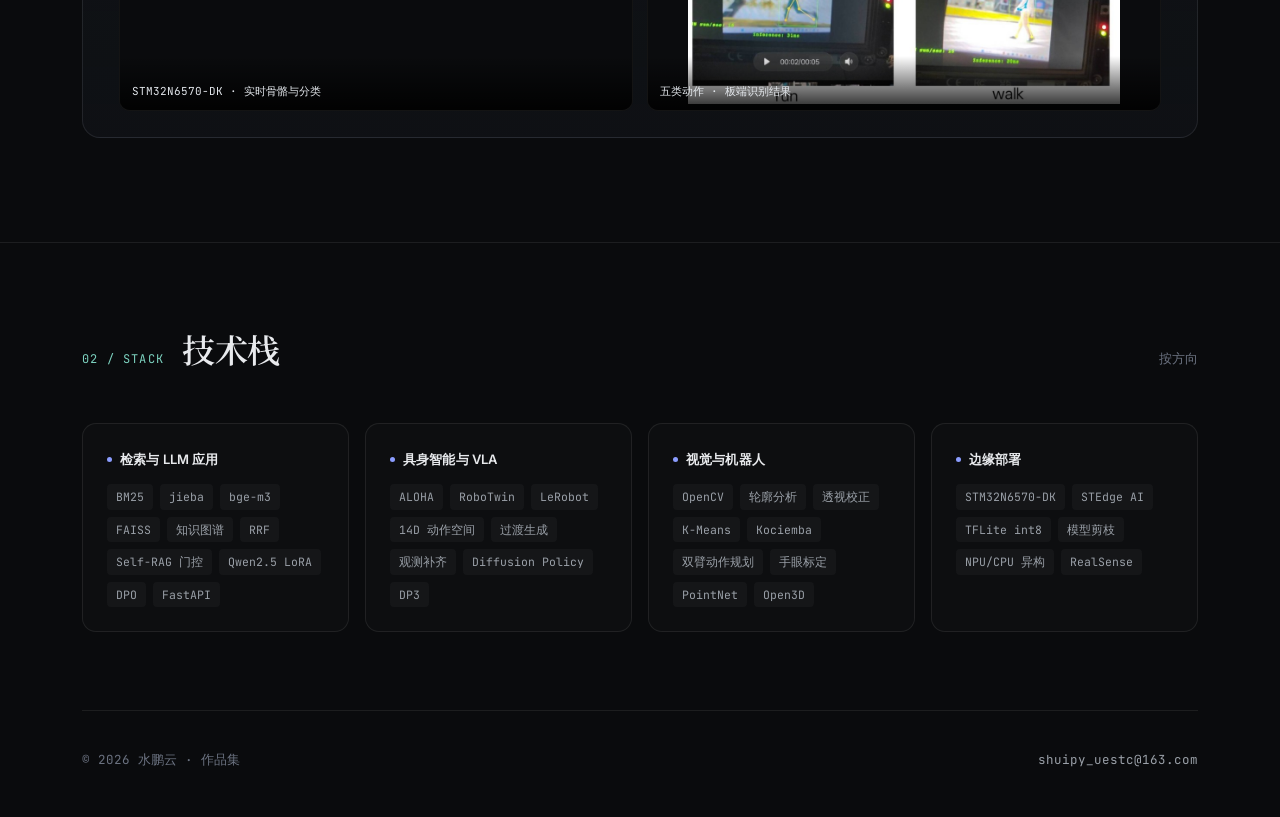
==== commit 2829e894: "首页调整项目顺序：长程任务 → LeRobot → RAG → 解魔方 → 端侧" ====
--- a/index.html
+++ b/index.html
@@ -377,46 +377,7 @@
     <article class="project reveal">
       <div class="p-top">
         <div class="p-main">
-          <div class="p-index"><span>PROJECT 01</span><span class="badge">RAG</span><span class="badge mute">个人项目</span></div>
-          <h3 class="p-title">具身智能领域离线证据检索系统</h3>
-          <p class="p-sub">BM25 + 稠密向量 + 知识图谱三路召回，RRF 融合与证据充分性门控</p>
-          <p class="p-desc">
-            面向具身智能领域的证据检索：在完全离线、不依赖真机与外部 API 的条件下，
-            对论文、机器人手册、实验记录做可溯源检索作答。核心是让「召回」和「不编造」两件事同时可测量。
-          </p>
-          <ul class="p-hl">
-            <li><b>三路召回</b>：jieba + 标准 BM25、bge-m3 稠密向量（FAISS）、LLM 抽取三元组构建的知识图谱</li>
-            <li><b>加法式路由</b>：基础两路常开，命中英文大写词或重复中文专名时再叠加图谱路，规则可单测</li>
-            <li><b>门控拒答</b>：LLM 判证据是否充分，不足直接拒答，无答案题正确拒答率 87.5%</li>
-            <li><b>评测流水线</b>：QA 合成 → LLM-judge 核验 → 分层划分，Recall / nDCG / MRR 全量可复算</li>
-          </ul>
-        </div>
-        <aside class="p-side">
-          <div class="metric"><div class="m-label">Recall@5（微调后）</div><div class="m-value">0.668</div><div class="m-note">基线 0.206</div></div>
-          <div class="metric"><div class="m-label">nDCG@10</div><div class="m-value">0.563</div><div class="m-note">基线 0.184</div></div>
-          <div class="metric"><div class="m-label">检索 P95 延迟</div><div class="m-value">19 ms</div><div class="m-note">微调前 876 ms</div></div>
-          <div class="metric"><div class="m-label">无答案题拒答率</div><div class="m-value">87.5%</div><div class="m-note">门控前 0%</div></div>
-        </aside>
-      </div>
-      <div class="p-foot">
-        <span class="tag">Python</span><span class="tag">BM25</span><span class="tag">bge-m3</span>
-        <span class="tag">FAISS</span><span class="tag">RRF</span><span class="tag">Qwen2.5 LoRA</span><span class="tag">FastAPI</span>
-        <a class="p-link" href="p1-rag.html">查看详情 →</a>
-      </div>
-      <div class="pmedia">
-        <div class="pmedia-label">RESULT · 六套方案对比</div>
-        <div class="pmedia-wide">
-          <img src="assets/rag/systems.png" alt="六套检索方案指标对比">
-          <div class="pmedia-wide-cap">1117 题核验集：两路 RRF 相比 v0 把 Recall@5 从 0.206 提到 0.502</div>
-        </div>
-      </div>
-    </article>
-
-    <!-- 02 -->
-    <article class="project reveal">
-      <div class="p-top">
-        <div class="p-main">
-          <div class="p-index"><span>PROJECT 02</span><span class="badge">具身智能</span><span class="badge mute">科研项目</span></div>
+          <div class="p-index"><span>PROJECT 01</span><span class="badge">具身智能</span><span class="badge mute">科研项目</span></div>
           <h3 class="p-title">长程任务示范数据拼接</h3>
           <p class="p-sub">语义锚点双侧裁剪 + 段内遮中过渡生成 + 五级观测门控</p>
           <p class="p-desc">
@@ -457,105 +418,11 @@
           </div>
         </div>
       </div>
-    </article>
-
-    <!-- 03 -->
+    </article>    <!-- 02 -->
     <article class="project reveal">
       <div class="p-top">
         <div class="p-main">
-          <div class="p-index"><span>PROJECT 03</span><span class="badge gold">全国一等奖</span><span class="badge mute">源码不公开</span></div>
-          <h3 class="p-title">双臂二指解魔方机器人</h3>
-          <p class="p-sub">四摄像头六面识别 + 透视校正 + Kociemba 求解 + 时间最优双臂动作寻优</p>
-          <p class="p-desc">
-            面向魔方自动复原，需要同时解决「六面视觉感知」与「双臂机械动作解算」的协同。
-            负责上位机全链路：视觉识别、求解调度、机械动作寻优、串口通信与整机联调。
-          </p>
-          <ul class="p-hl">
-            <li><b>视觉</b>：DirectShow 四路采集，LAB 空间 Canny + 轮廓矩质心 + K-Means(K=6) 颜色聚类</li>
-            <li><b>求解</b>：Kociemba 两阶段给出 8 组解，再按同轴组合展开为可执行的机械步骤</li>
-            <li><b>寻优</b>：按实测单步耗时累加，在 8 组解 × 2 步 / 2.5 步两套搜索中取总时间最小</li>
-            <li><b>执行</b>：自定义串口协议下发，速度曲线预存 Flash，双臂一手持一手拧</li>
-          </ul>
-        </div>
-        <aside class="p-side">
-          <div class="metric"><div class="m-label">竞赛成绩</div><div class="m-value">全国一等奖</div><div class="m-note">中国高校智能机器人创意大赛</div></div>
-          <div class="metric"><div class="m-label">上位机代码</div><div class="m-value">21.4k 行</div><div class="m-note">14 个 C# 源文件</div></div>
-          <div class="metric"><div class="m-label">机械寻优</div><div class="m-value">2 / 2.5 步</div><div class="m-note">两套搜索并行比较</div></div>
-          <div class="metric"><div class="m-label">闭环</div><div class="m-value">可连续复原</div><div class="m-note">采集→识别→求解→执行</div></div>
-        </aside>
-      </div>
-      <div class="p-foot">
-        <span class="tag">C#</span><span class="tag">WinForms</span><span class="tag">OpenCvSharp</span>
-        <span class="tag">DirectShow</span><span class="tag">Kociemba</span>
-        <a class="p-link" href="p3-cube.html">查看详情 →</a>
-      </div>
-      <div class="pmedia">
-        <div class="pmedia-label">DEMO · 真机复原</div>
-        <div class="pmedia-grid two">
-          <div class="clip vertical">
-            <video src="assets/cube_demo.mp4" muted playsinline preload="metadata" loop></video>
-            <div class="play"><i></i></div>
-            <div class="clip-cap">双臂夹持 · 逐层转动复原</div>
-          </div>
-          <div class="clip vertical">
-            <img src="assets/cube_frame_060.jpg" alt="双臂二指夹持机构与魔方">
-            <div class="clip-cap">双臂二指夹持机构 · 魔方就位</div>
-          </div>
-        </div>
-      </div>
-    </article>
-
-    <!-- 04 -->
-    <article class="project reveal">
-      <div class="p-top">
-        <div class="p-main">
-          <div class="p-index"><span>PROJECT 04</span><span class="badge">边缘部署</span><span class="badge mute">大创</span></div>
-          <h3 class="p-title">面向银发经济的端侧动作识别与跌倒预警</h3>
-          <p class="p-sub">YOLO11n-Pose + 1D-CNN 在单颗 STM32N6 上的 NPU/CPU 级联</p>
-          <p class="p-desc">
-            居家养老跌倒预警中，穿戴设备依从性差、云端方案有隐私与带宽风险。
-            本项目把姿态估计与时序动作分类全部放在端侧，原始图像不出设备。
-          </p>
-          <ul class="p-hl">
-            <li><b>两级级联</b>：YOLO11n-Pose 提 17 个 COCO 关键点，1D-CNN 对 11 帧序列分类 6 类动作</li>
-            <li><b>体型归一</b>：以左右肩-胯距离均值为基准做分段归一化，消除个体体型与拍摄距离差异</li>
-            <li><b>压缩</b>：int8 量化 + 幅度剪枝 / 结构化通道剪枝，权重较 float 降 74.1%</li>
-            <li><b>异构</b>：姿态模型走 NPU、分类模型走 CPU，同循环内串行级联，互不阻塞</li>
-          </ul>
-        </div>
-        <aside class="p-side">
-          <div class="metric"><div class="m-label">板端识别准确率</div><div class="m-value">90.4%</div><div class="m-note">论文报告</div></div>
-          <div class="metric"><div class="m-label">推理时间 / 帧率</div><div class="m-value">36 ms</div><div class="m-note">16 FPS</div></div>
-          <div class="metric"><div class="m-label">部署模型</div><div class="m-value">1×11×34</div><div class="m-note">int8 → 6 类</div></div>
-          <div class="metric"><div class="m-label">MACC / 权重</div><div class="m-value">69.7k</div><div class="m-note">12,184 B</div></div>
-        </aside>
-      </div>
-      <div class="p-foot">
-        <span class="tag">Python</span><span class="tag">YOLO11n-Pose</span><span class="tag">1D-CNN</span>
-        <span class="tag">TFLite</span><span class="tag">STM32N6</span><span class="tag">STEdge AI</span>
-        <a class="p-link" href="p4-edge.html">查看详情 →</a>
-      </div>
-      <div class="pmedia">
-        <div class="pmedia-label">DEMO · 板端实机运行</div>
-        <div class="pmedia-grid two">
-          <div class="clip vertical">
-            <video src="assets/stm32_demo.mp4" muted playsinline preload="metadata" loop></video>
-            <div class="play"><i></i></div>
-            <div class="clip-cap">STM32N6570-DK · 实时骨骼与分类</div>
-          </div>
-          <div class="clip vertical">
-            <img src="assets/stm32_5actions.jpg" alt="五类动作板端识别结果" style="object-fit:contain;background:#0b0c0e;padding:6px">
-            <div class="clip-cap">五类动作 · 板端识别结果</div>
-          </div>
-        </div>
-      </div>
-    </article>
-
-    <!-- 05 -->
-    <article class="project reveal">
-      <div class="p-top">
-        <div class="p-main">
-          <div class="p-index"><span>PROJECT 05</span><span class="badge">模仿学习</span><span class="badge mute">个人项目</span></div>
+          <div class="p-index"><span>PROJECT 02</span><span class="badge">模仿学习</span><span class="badge mute">个人项目</span></div>
           <h3 class="p-title">基于 LeRobot 的模仿学习策略：DP 与 DP3</h3>
           <p class="p-sub">视觉策略与点云策略两条路线，共用同一份数据与评测协议</p>
           <p class="p-desc">
@@ -600,6 +467,131 @@
         <div class="pmedia-wide">
           <img src="assets/pointcloud_hero.jpg" alt="相机视角与点云重建对照">
           <div class="pmedia-wide-cap">从单目画面反投影出的彩色点云 · 已变换到机器人基座坐标系</div>
+        </div>
+      </div>
+    </article>    <!-- 03 -->
+    <article class="project reveal">
+      <div class="p-top">
+        <div class="p-main">
+          <div class="p-index"><span>PROJECT 03</span><span class="badge">RAG</span><span class="badge mute">个人项目</span></div>
+          <h3 class="p-title">具身智能领域离线证据检索系统</h3>
+          <p class="p-sub">BM25 + 稠密向量 + 知识图谱三路召回，RRF 融合与证据充分性门控</p>
+          <p class="p-desc">
+            面向具身智能领域的证据检索：在完全离线、不依赖真机与外部 API 的条件下，
+            对论文、机器人手册、实验记录做可溯源检索作答。核心是让「召回」和「不编造」两件事同时可测量。
+          </p>
+          <ul class="p-hl">
+            <li><b>三路召回</b>：jieba + 标准 BM25、bge-m3 稠密向量（FAISS）、LLM 抽取三元组构建的知识图谱</li>
+            <li><b>加法式路由</b>：基础两路常开，命中英文大写词或重复中文专名时再叠加图谱路，规则可单测</li>
+            <li><b>门控拒答</b>：LLM 判证据是否充分，不足直接拒答，无答案题正确拒答率 87.5%</li>
+            <li><b>评测流水线</b>：QA 合成 → LLM-judge 核验 → 分层划分，Recall / nDCG / MRR 全量可复算</li>
+          </ul>
+        </div>
+        <aside class="p-side">
+          <div class="metric"><div class="m-label">Recall@5（微调后）</div><div class="m-value">0.668</div><div class="m-note">基线 0.206</div></div>
+          <div class="metric"><div class="m-label">nDCG@10</div><div class="m-value">0.563</div><div class="m-note">基线 0.184</div></div>
+          <div class="metric"><div class="m-label">检索 P95 延迟</div><div class="m-value">19 ms</div><div class="m-note">微调前 876 ms</div></div>
+          <div class="metric"><div class="m-label">无答案题拒答率</div><div class="m-value">87.5%</div><div class="m-note">门控前 0%</div></div>
+        </aside>
+      </div>
+      <div class="p-foot">
+        <span class="tag">Python</span><span class="tag">BM25</span><span class="tag">bge-m3</span>
+        <span class="tag">FAISS</span><span class="tag">RRF</span><span class="tag">Qwen2.5 LoRA</span><span class="tag">FastAPI</span>
+        <a class="p-link" href="p1-rag.html">查看详情 →</a>
+      </div>
+      <div class="pmedia">
+        <div class="pmedia-label">RESULT · 六套方案对比</div>
+        <div class="pmedia-wide">
+          <img src="assets/rag/systems.png" alt="六套检索方案指标对比">
+          <div class="pmedia-wide-cap">1117 题核验集：两路 RRF 相比 v0 把 Recall@5 从 0.206 提到 0.502</div>
+        </div>
+      </div>
+    </article>    <!-- 04 -->
+    <article class="project reveal">
+      <div class="p-top">
+        <div class="p-main">
+          <div class="p-index"><span>PROJECT 04</span><span class="badge gold">全国一等奖</span><span class="badge mute">源码不公开</span></div>
+          <h3 class="p-title">双臂二指解魔方机器人</h3>
+          <p class="p-sub">四摄像头六面识别 + 透视校正 + Kociemba 求解 + 时间最优双臂动作寻优</p>
+          <p class="p-desc">
+            面向魔方自动复原，需要同时解决「六面视觉感知」与「双臂机械动作解算」的协同。
+            负责上位机全链路：视觉识别、求解调度、机械动作寻优、串口通信与整机联调。
+          </p>
+          <ul class="p-hl">
+            <li><b>视觉</b>：DirectShow 四路采集，LAB 空间 Canny + 轮廓矩质心 + K-Means(K=6) 颜色聚类</li>
+            <li><b>求解</b>：Kociemba 两阶段给出 8 组解，再按同轴组合展开为可执行的机械步骤</li>
+            <li><b>寻优</b>：按实测单步耗时累加，在 8 组解 × 2 步 / 2.5 步两套搜索中取总时间最小</li>
+            <li><b>执行</b>：自定义串口协议下发，速度曲线预存 Flash，双臂一手持一手拧</li>
+          </ul>
+        </div>
+        <aside class="p-side">
+          <div class="metric"><div class="m-label">竞赛成绩</div><div class="m-value">全国一等奖</div><div class="m-note">中国高校智能机器人创意大赛</div></div>
+          <div class="metric"><div class="m-label">上位机代码</div><div class="m-value">21.4k 行</div><div class="m-note">14 个 C# 源文件</div></div>
+          <div class="metric"><div class="m-label">机械寻优</div><div class="m-value">2 / 2.5 步</div><div class="m-note">两套搜索并行比较</div></div>
+          <div class="metric"><div class="m-label">闭环</div><div class="m-value">可连续复原</div><div class="m-note">采集→识别→求解→执行</div></div>
+        </aside>
+      </div>
+      <div class="p-foot">
+        <span class="tag">C#</span><span class="tag">WinForms</span><span class="tag">OpenCvSharp</span>
+        <span class="tag">DirectShow</span><span class="tag">Kociemba</span>
+        <a class="p-link" href="p3-cube.html">查看详情 →</a>
+      </div>
+      <div class="pmedia">
+        <div class="pmedia-label">DEMO · 真机复原</div>
+        <div class="pmedia-grid two">
+          <div class="clip vertical">
+            <video src="assets/cube_demo.mp4" muted playsinline preload="metadata" loop></video>
+            <div class="play"><i></i></div>
+            <div class="clip-cap">双臂夹持 · 逐层转动复原</div>
+          </div>
+          <div class="clip vertical">
+            <img src="assets/cube_frame_060.jpg" alt="双臂二指夹持机构与魔方">
+            <div class="clip-cap">双臂二指夹持机构 · 魔方就位</div>
+          </div>
+        </div>
+      </div>
+    </article>    <!-- 05 -->
+    <article class="project reveal">
+      <div class="p-top">
+        <div class="p-main">
+          <div class="p-index"><span>PROJECT 05</span><span class="badge">边缘部署</span><span class="badge mute">大创</span></div>
+          <h3 class="p-title">面向银发经济的端侧动作识别与跌倒预警</h3>
+          <p class="p-sub">YOLO11n-Pose + 1D-CNN 在单颗 STM32N6 上的 NPU/CPU 级联</p>
+          <p class="p-desc">
+            居家养老跌倒预警中，穿戴设备依从性差、云端方案有隐私与带宽风险。
+            本项目把姿态估计与时序动作分类全部放在端侧，原始图像不出设备。
+          </p>
+          <ul class="p-hl">
+            <li><b>两级级联</b>：YOLO11n-Pose 提 17 个 COCO 关键点，1D-CNN 对 11 帧序列分类 6 类动作</li>
+            <li><b>体型归一</b>：以左右肩-胯距离均值为基准做分段归一化，消除个体体型与拍摄距离差异</li>
+            <li><b>压缩</b>：int8 量化 + 幅度剪枝 / 结构化通道剪枝，权重较 float 降 74.1%</li>
+            <li><b>异构</b>：姿态模型走 NPU、分类模型走 CPU，同循环内串行级联，互不阻塞</li>
+          </ul>
+        </div>
+        <aside class="p-side">
+          <div class="metric"><div class="m-label">板端识别准确率</div><div class="m-value">90.4%</div><div class="m-note">论文报告</div></div>
+          <div class="metric"><div class="m-label">推理时间 / 帧率</div><div class="m-value">36 ms</div><div class="m-note">16 FPS</div></div>
+          <div class="metric"><div class="m-label">部署模型</div><div class="m-value">1×11×34</div><div class="m-note">int8 → 6 类</div></div>
+          <div class="metric"><div class="m-label">MACC / 权重</div><div class="m-value">69.7k</div><div class="m-note">12,184 B</div></div>
+        </aside>
+      </div>
+      <div class="p-foot">
+        <span class="tag">Python</span><span class="tag">YOLO11n-Pose</span><span class="tag">1D-CNN</span>
+        <span class="tag">TFLite</span><span class="tag">STM32N6</span><span class="tag">STEdge AI</span>
+        <a class="p-link" href="p4-edge.html">查看详情 →</a>
+      </div>
+      <div class="pmedia">
+        <div class="pmedia-label">DEMO · 板端实机运行</div>
+        <div class="pmedia-grid two">
+          <div class="clip vertical">
+            <video src="assets/stm32_demo.mp4" muted playsinline preload="metadata" loop></video>
+            <div class="play"><i></i></div>
+            <div class="clip-cap">STM32N6570-DK · 实时骨骼与分类</div>
+          </div>
+          <div class="clip vertical">
+            <img src="assets/stm32_5actions.jpg" alt="五类动作板端识别结果" style="object-fit:contain;background:#0b0c0e;padding:6px">
+            <div class="clip-cap">五类动作 · 板端识别结果</div>
+          </div>
         </div>
       </div>
     </article>
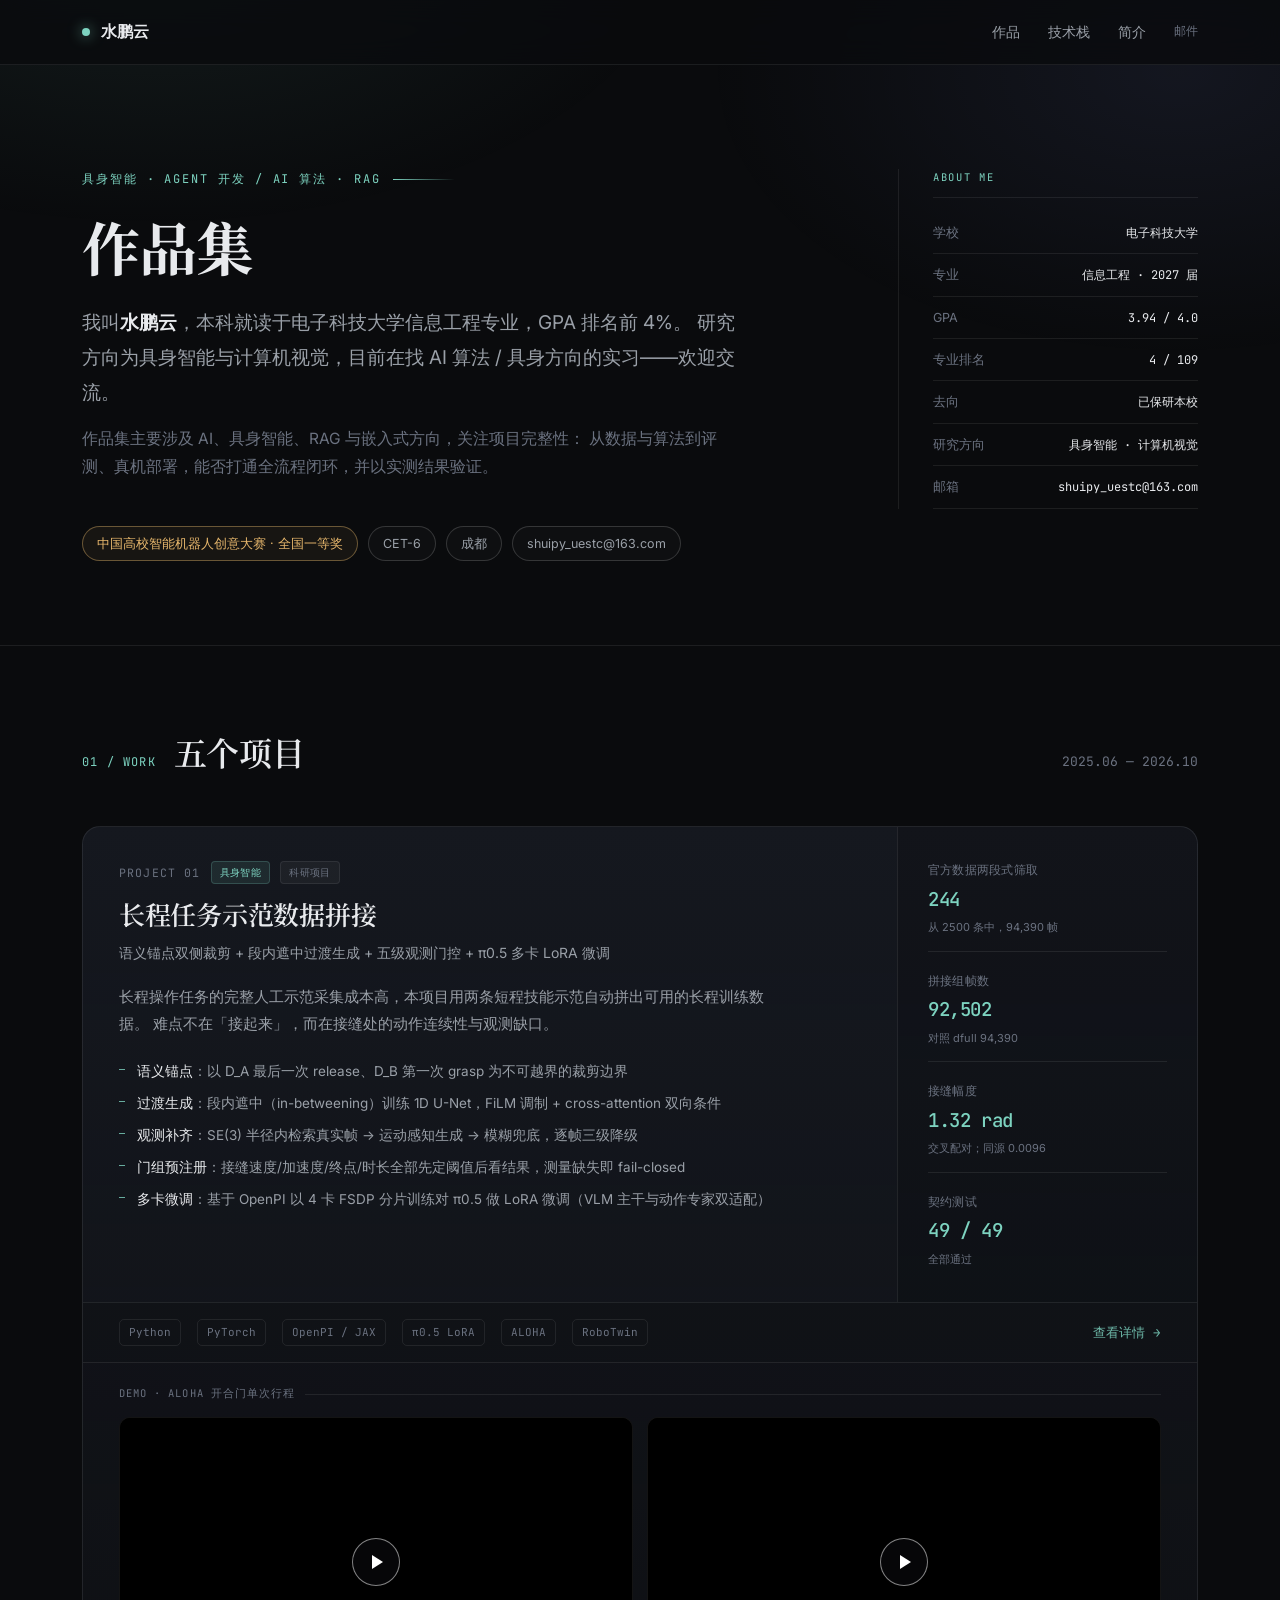
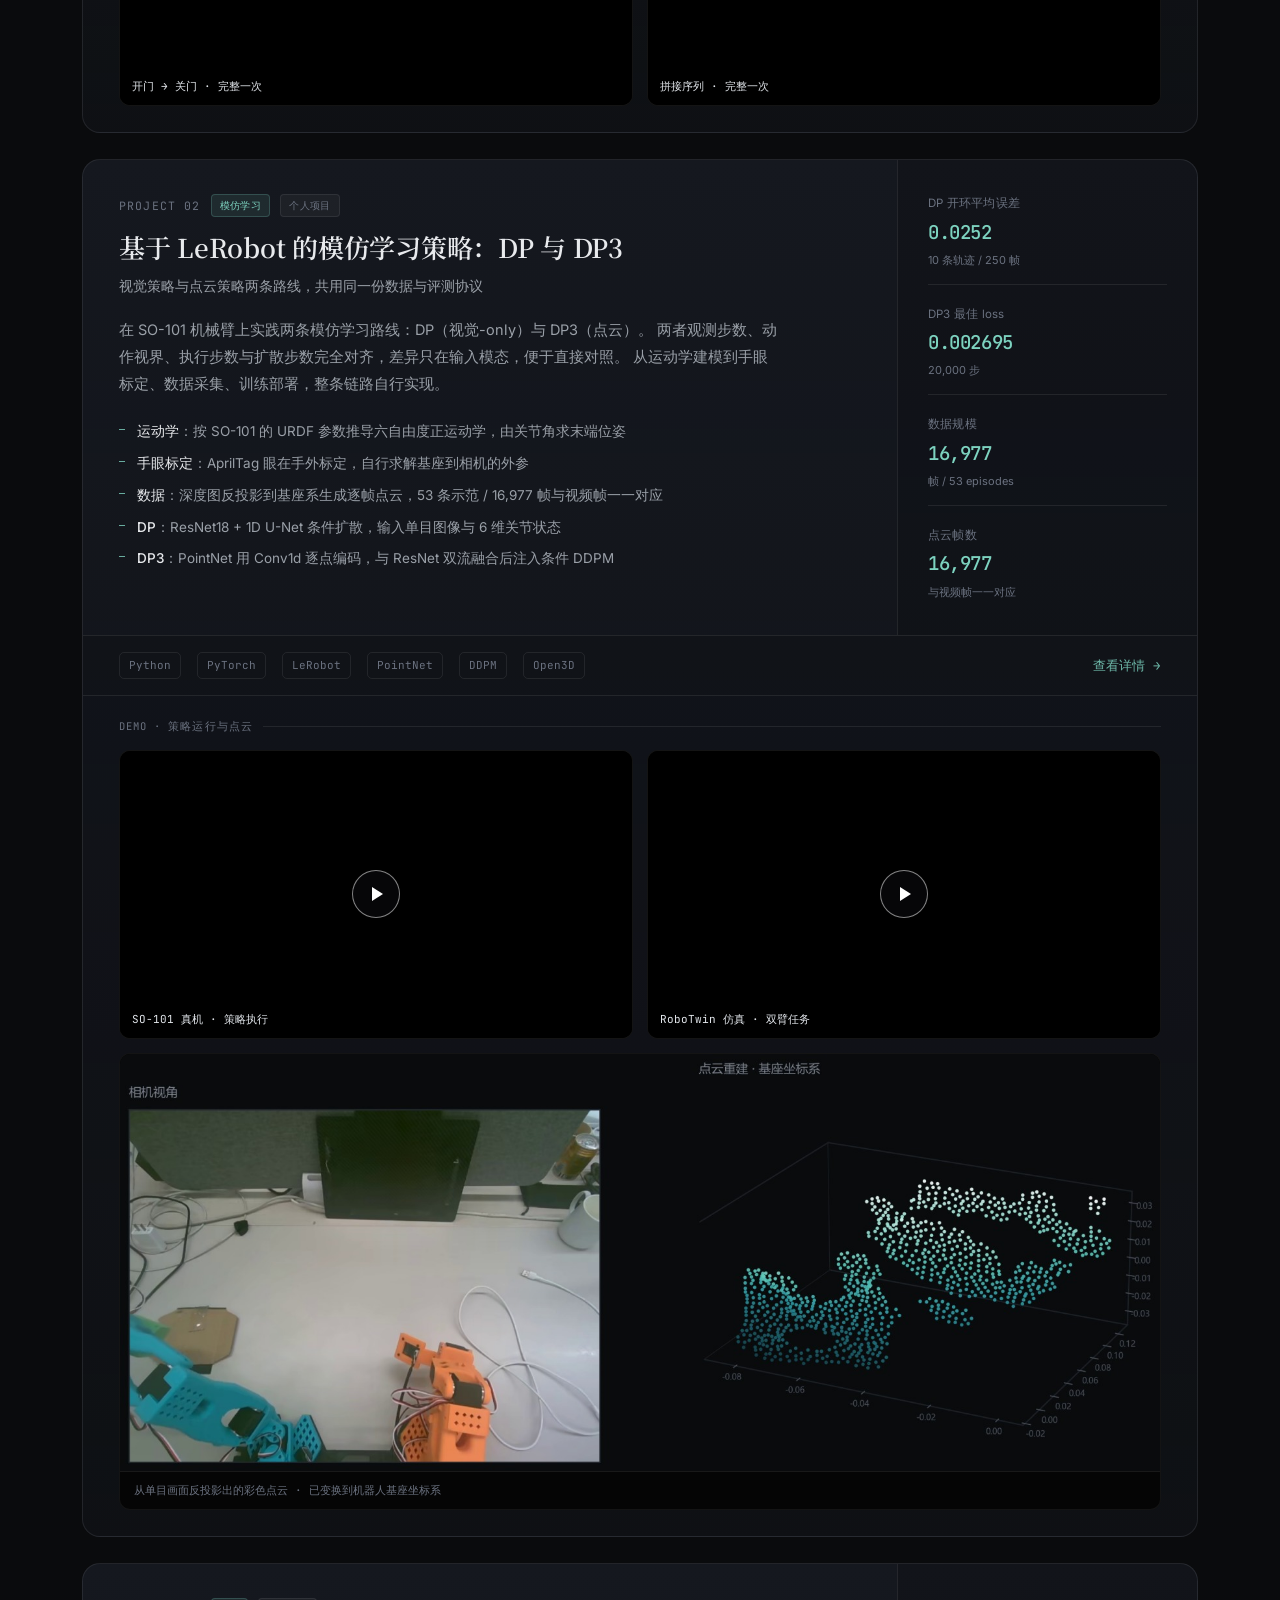
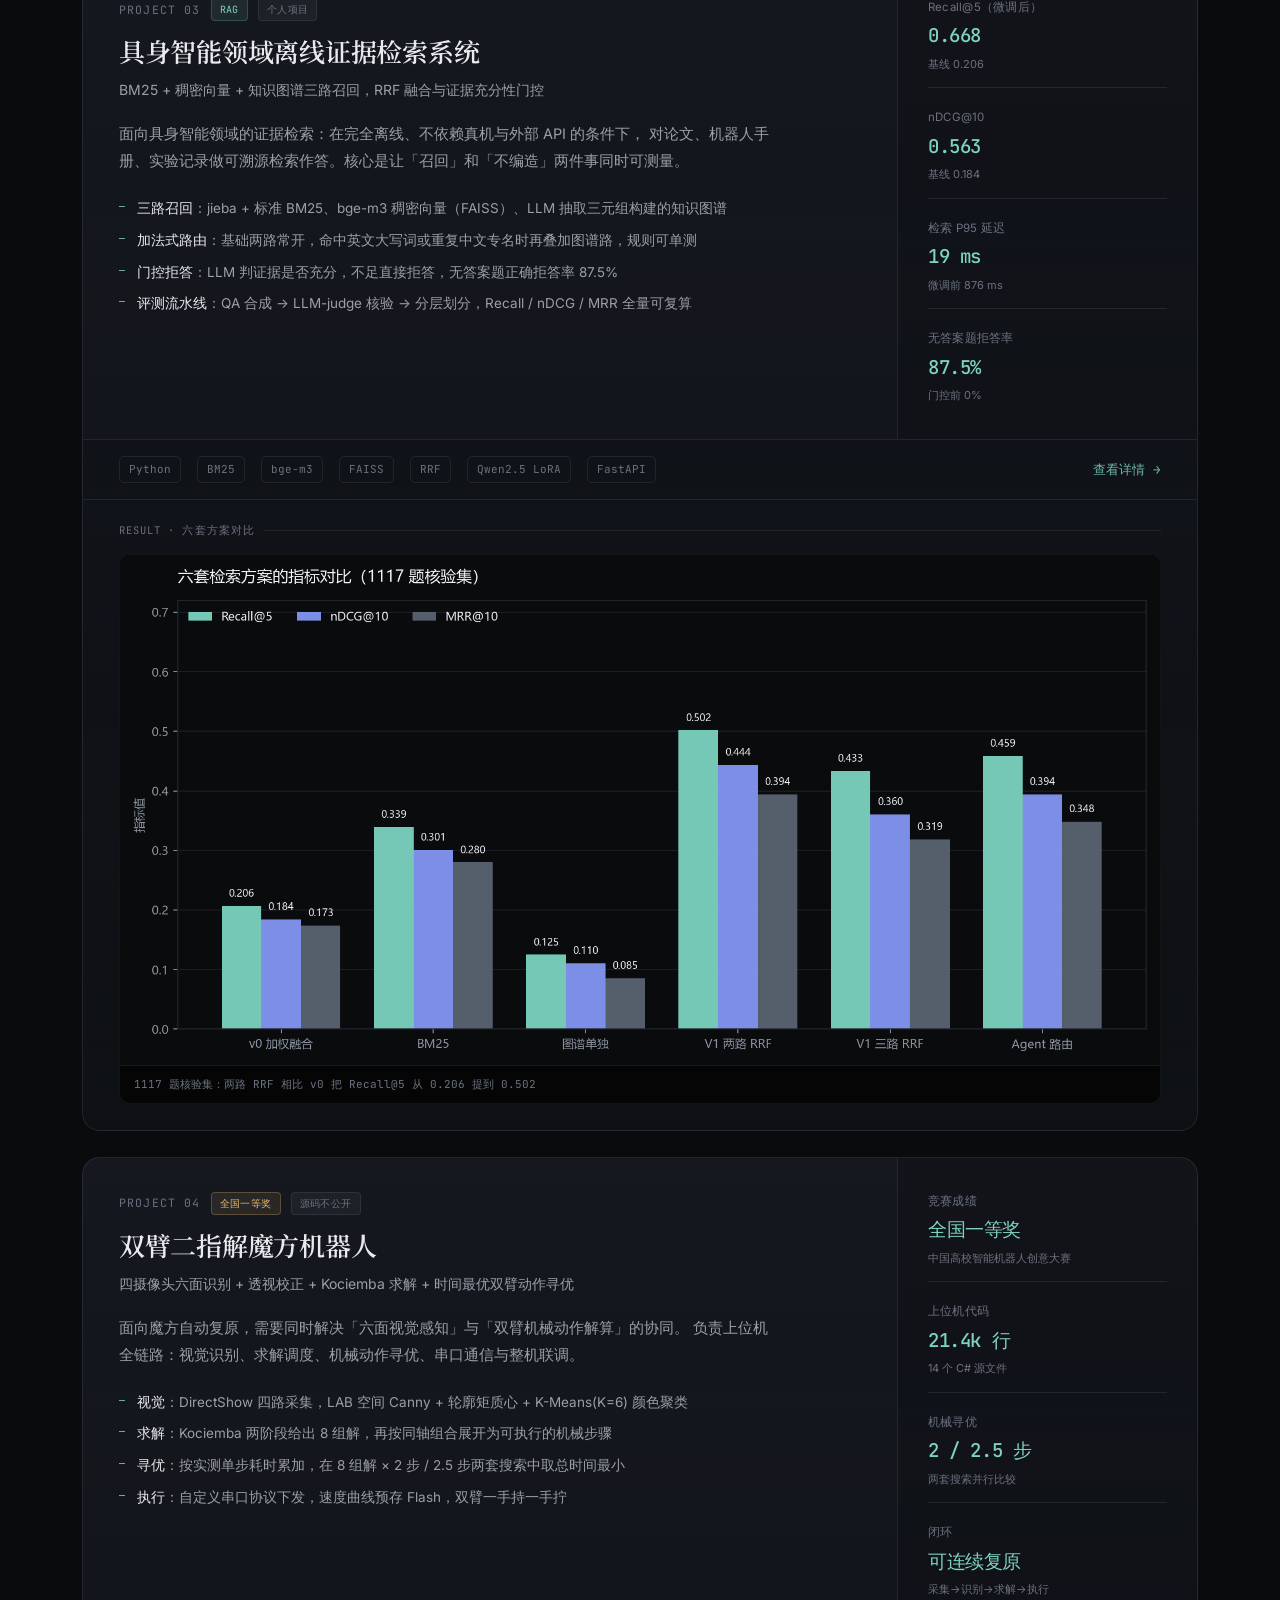
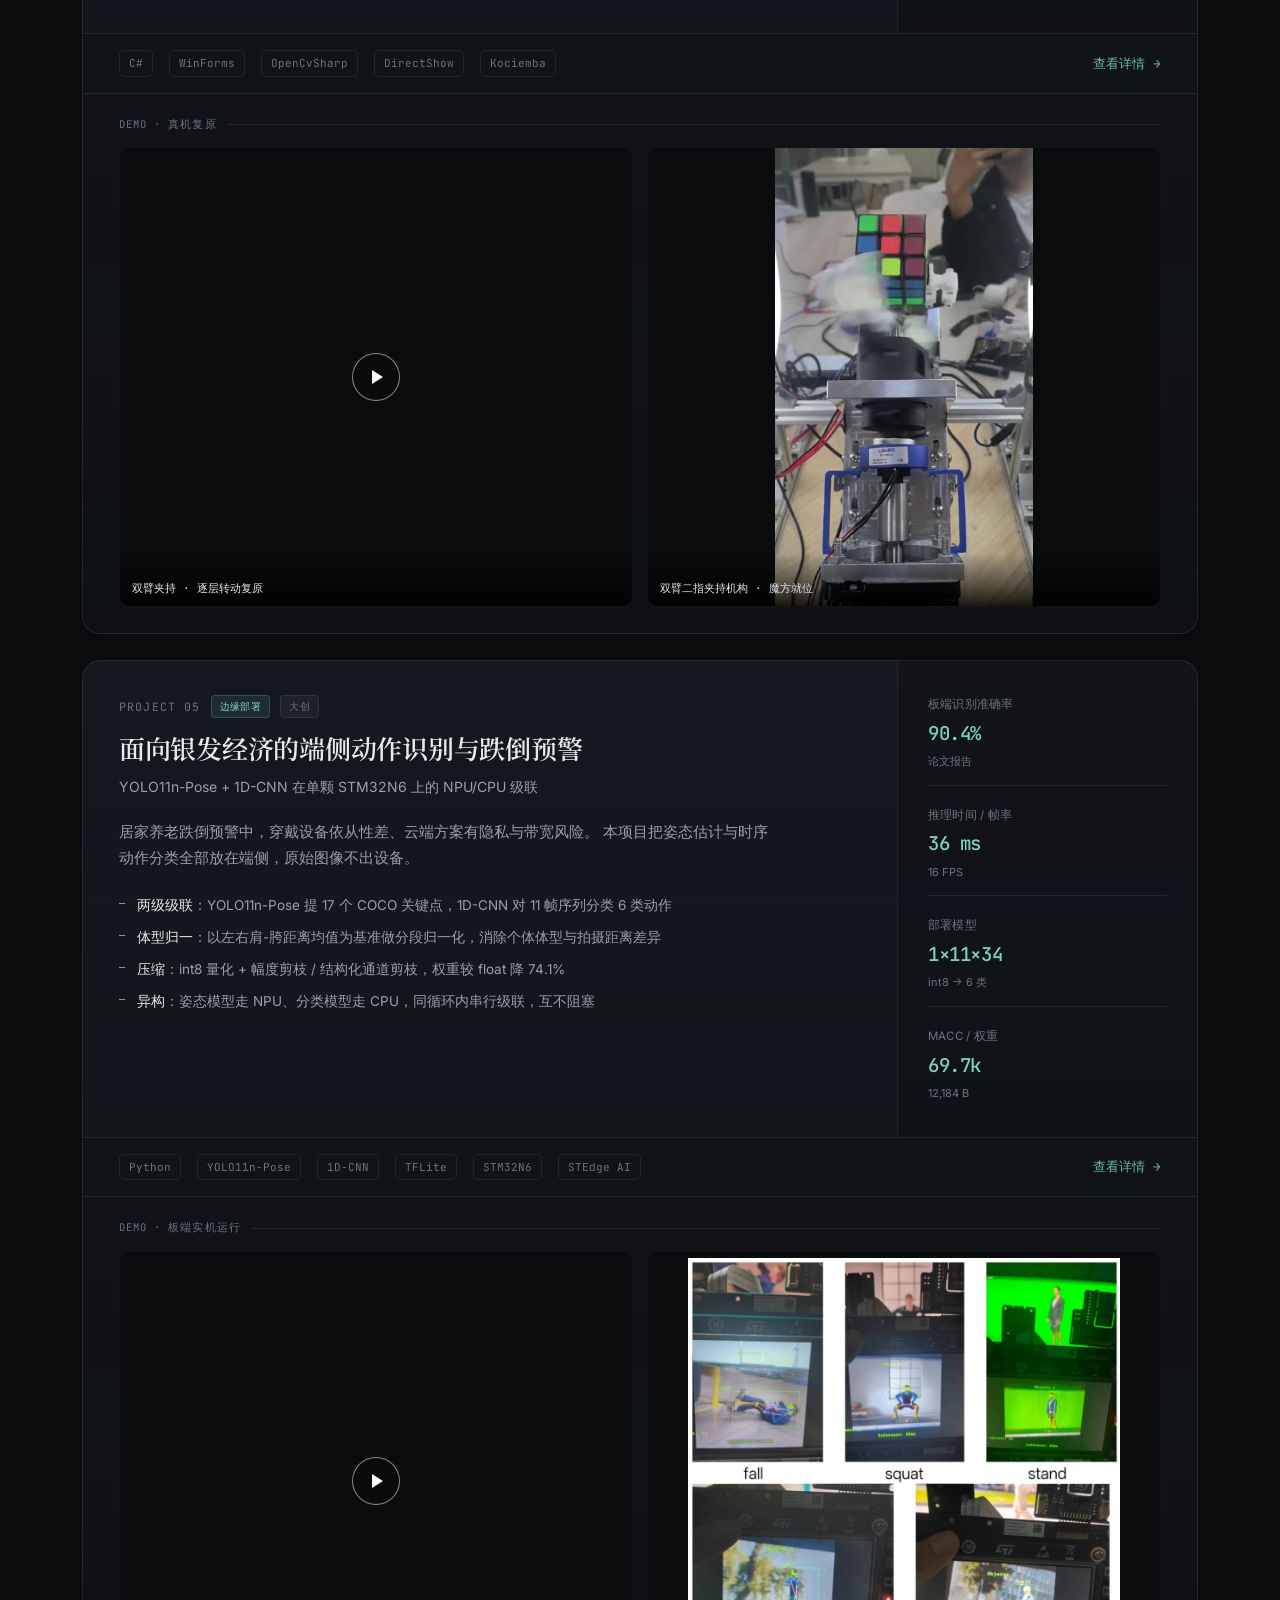
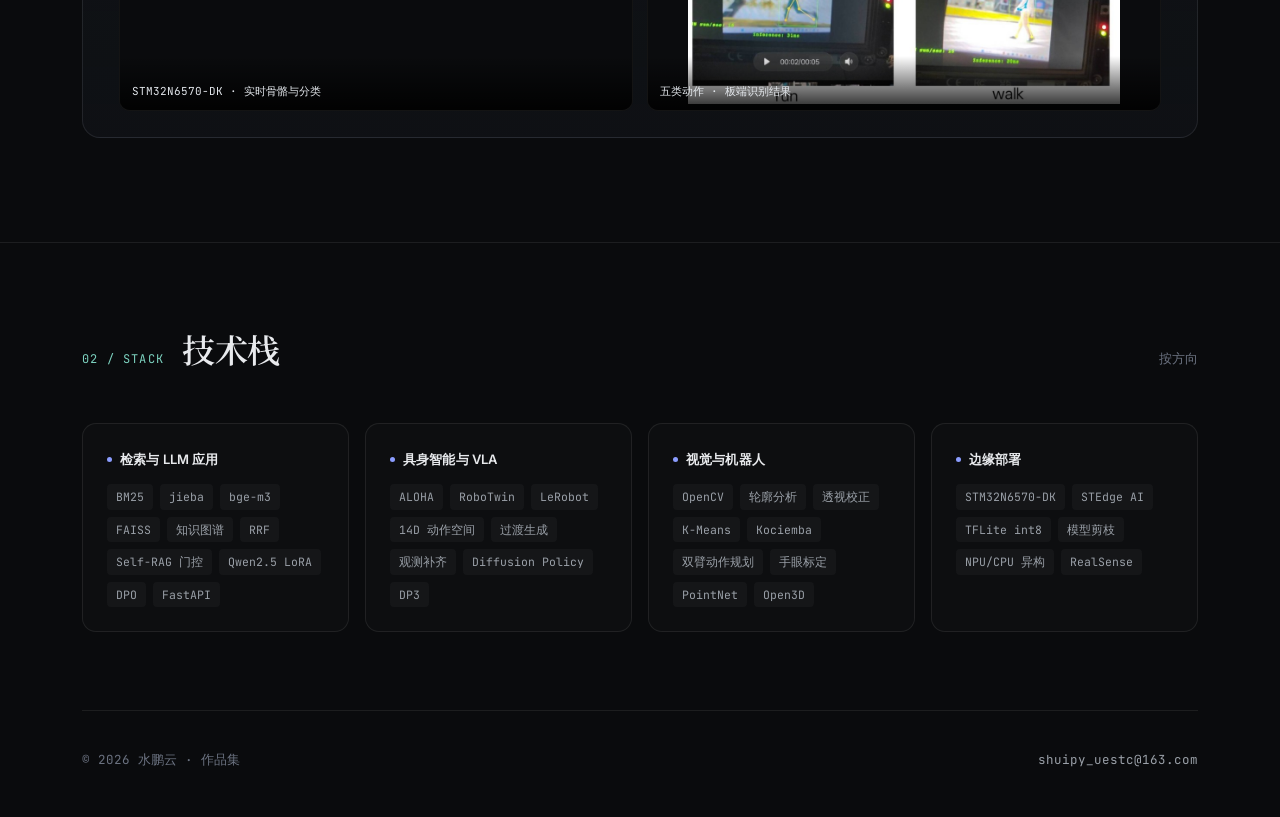
==== commit 5cae23d9: "项目一卡片补充 π0.5 多卡 LoRA 微调" ====
--- a/index.html
+++ b/index.html
@@ -379,7 +379,7 @@
         <div class="p-main">
           <div class="p-index"><span>PROJECT 01</span><span class="badge">具身智能</span><span class="badge mute">科研项目</span></div>
           <h3 class="p-title">长程任务示范数据拼接</h3>
-          <p class="p-sub">语义锚点双侧裁剪 + 段内遮中过渡生成 + 五级观测门控</p>
+          <p class="p-sub">语义锚点双侧裁剪 + 段内遮中过渡生成 + 五级观测门控 + π0.5 多卡 LoRA 微调</p>
           <p class="p-desc">
             长程操作任务的完整人工示范采集成本高，本项目用两条短程技能示范自动拼出可用的长程训练数据。
             难点不在「接起来」，而在接缝处的动作连续性与观测缺口。
@@ -389,6 +389,7 @@
             <li><b>过渡生成</b>：段内遮中（in-betweening）训练 1D U-Net，FiLM 调制 + cross-attention 双向条件</li>
             <li><b>观测补齐</b>：SE(3) 半径内检索真实帧 → 运动感知生成 → 模糊兜底，逐帧三级降级</li>
             <li><b>门组预注册</b>：接缝速度/加速度/终点/时长全部先定阈值后看结果，测量缺失即 fail-closed</li>
+            <li><b>多卡微调</b>：基于 OpenPI 以 4 卡 FSDP 分片训练对 π0.5 做 LoRA 微调（VLM 主干与动作专家双适配）</li>
           </ul>
         </div>
         <aside class="p-side">
@@ -399,8 +400,8 @@
         </aside>
       </div>
       <div class="p-foot">
-        <span class="tag">Python</span><span class="tag">PyTorch</span><span class="tag">LeRobot</span>
-        <span class="tag">ALOHA</span><span class="tag">RoboTwin</span><span class="tag">Grounding DINO</span>
+        <span class="tag">Python</span><span class="tag">PyTorch</span><span class="tag">OpenPI / JAX</span>
+        <span class="tag">π0.5 LoRA</span><span class="tag">ALOHA</span><span class="tag">RoboTwin</span>
         <a class="p-link" href="p2-stitch.html">查看详情 →</a>
       </div>
       <div class="pmedia">
